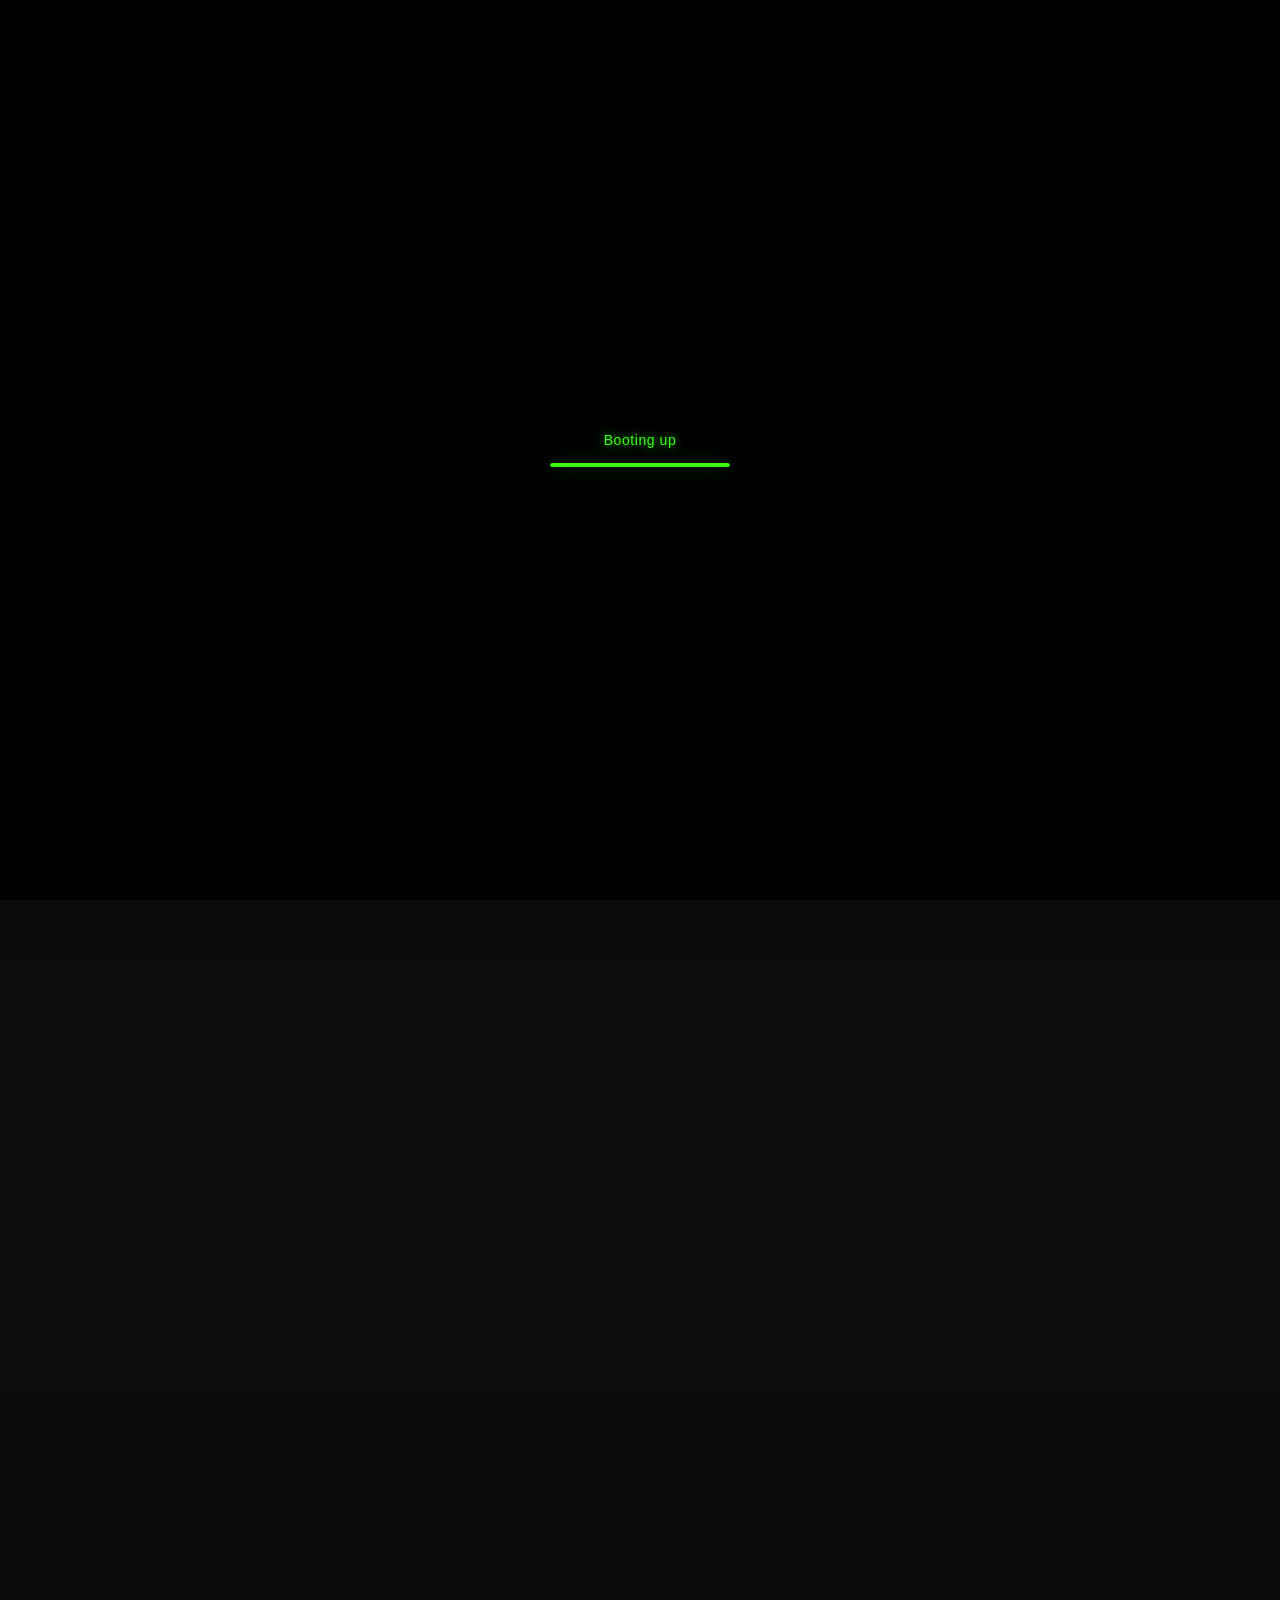
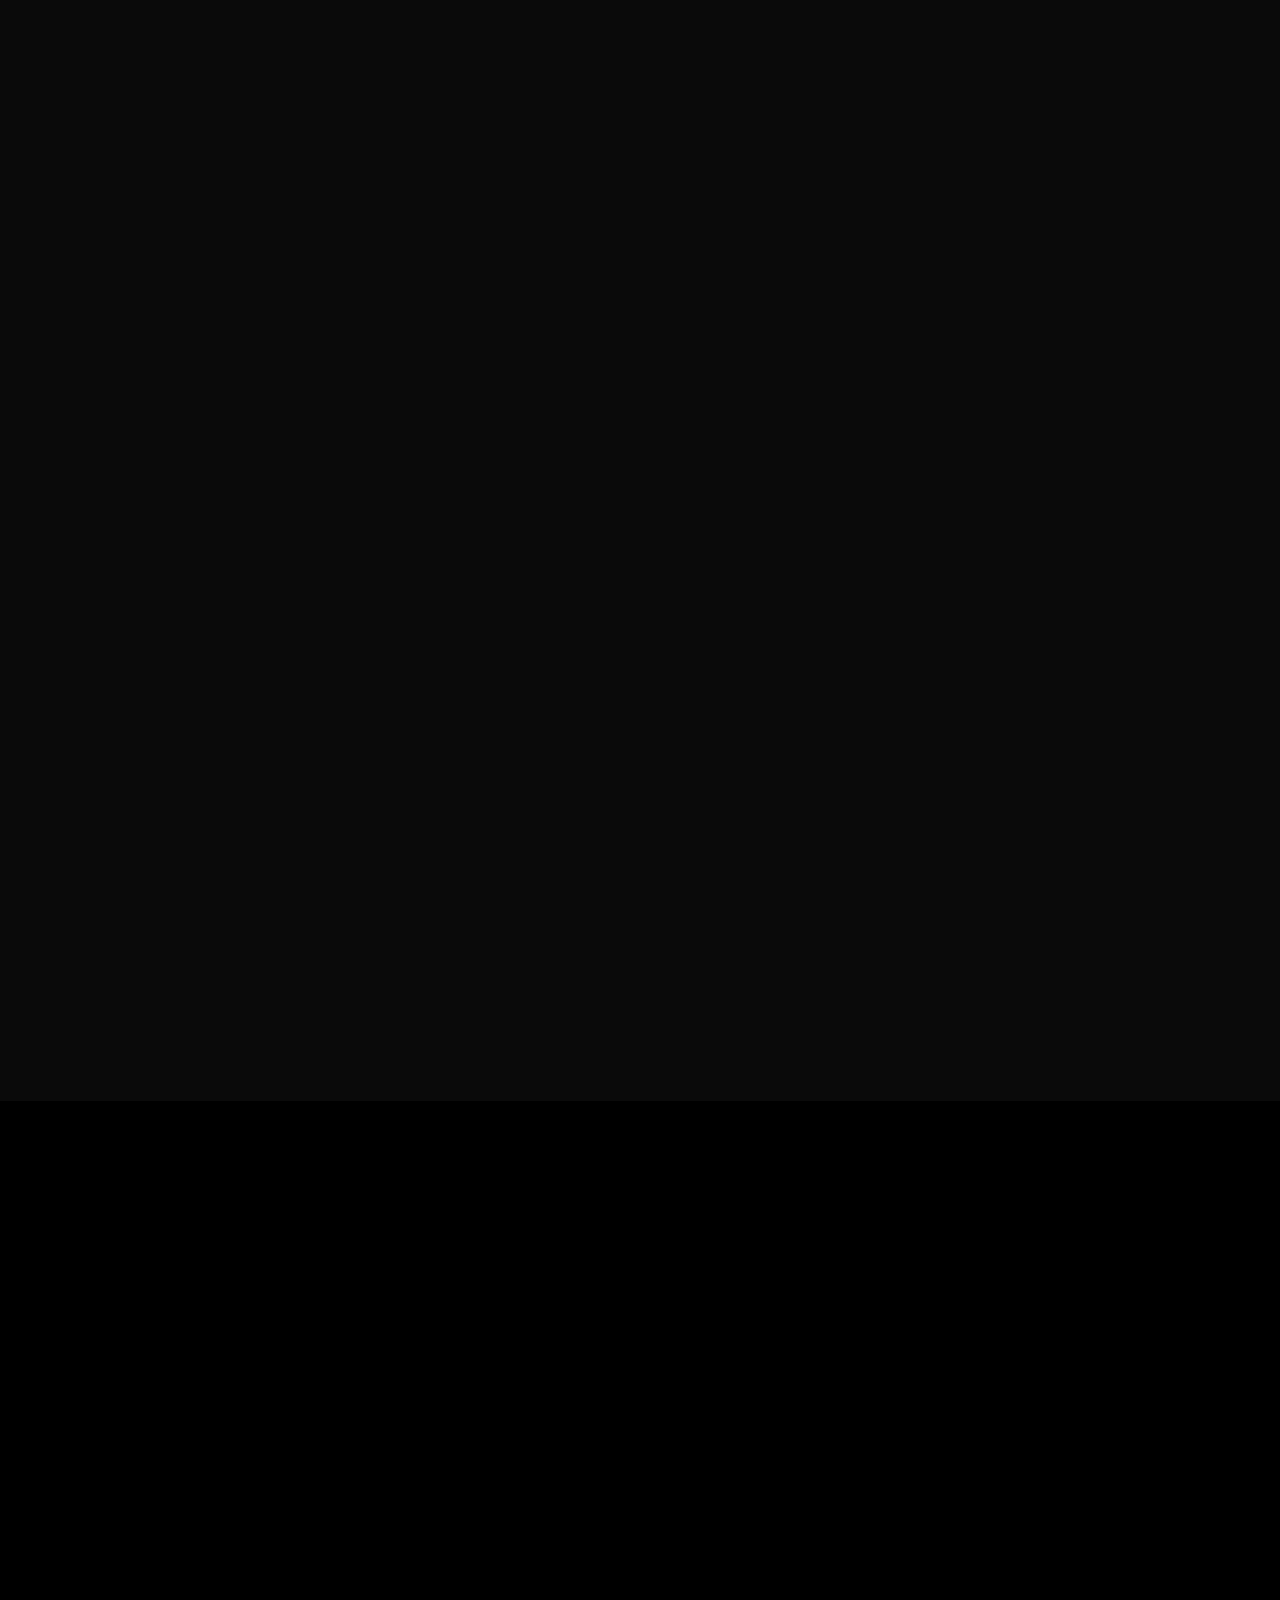
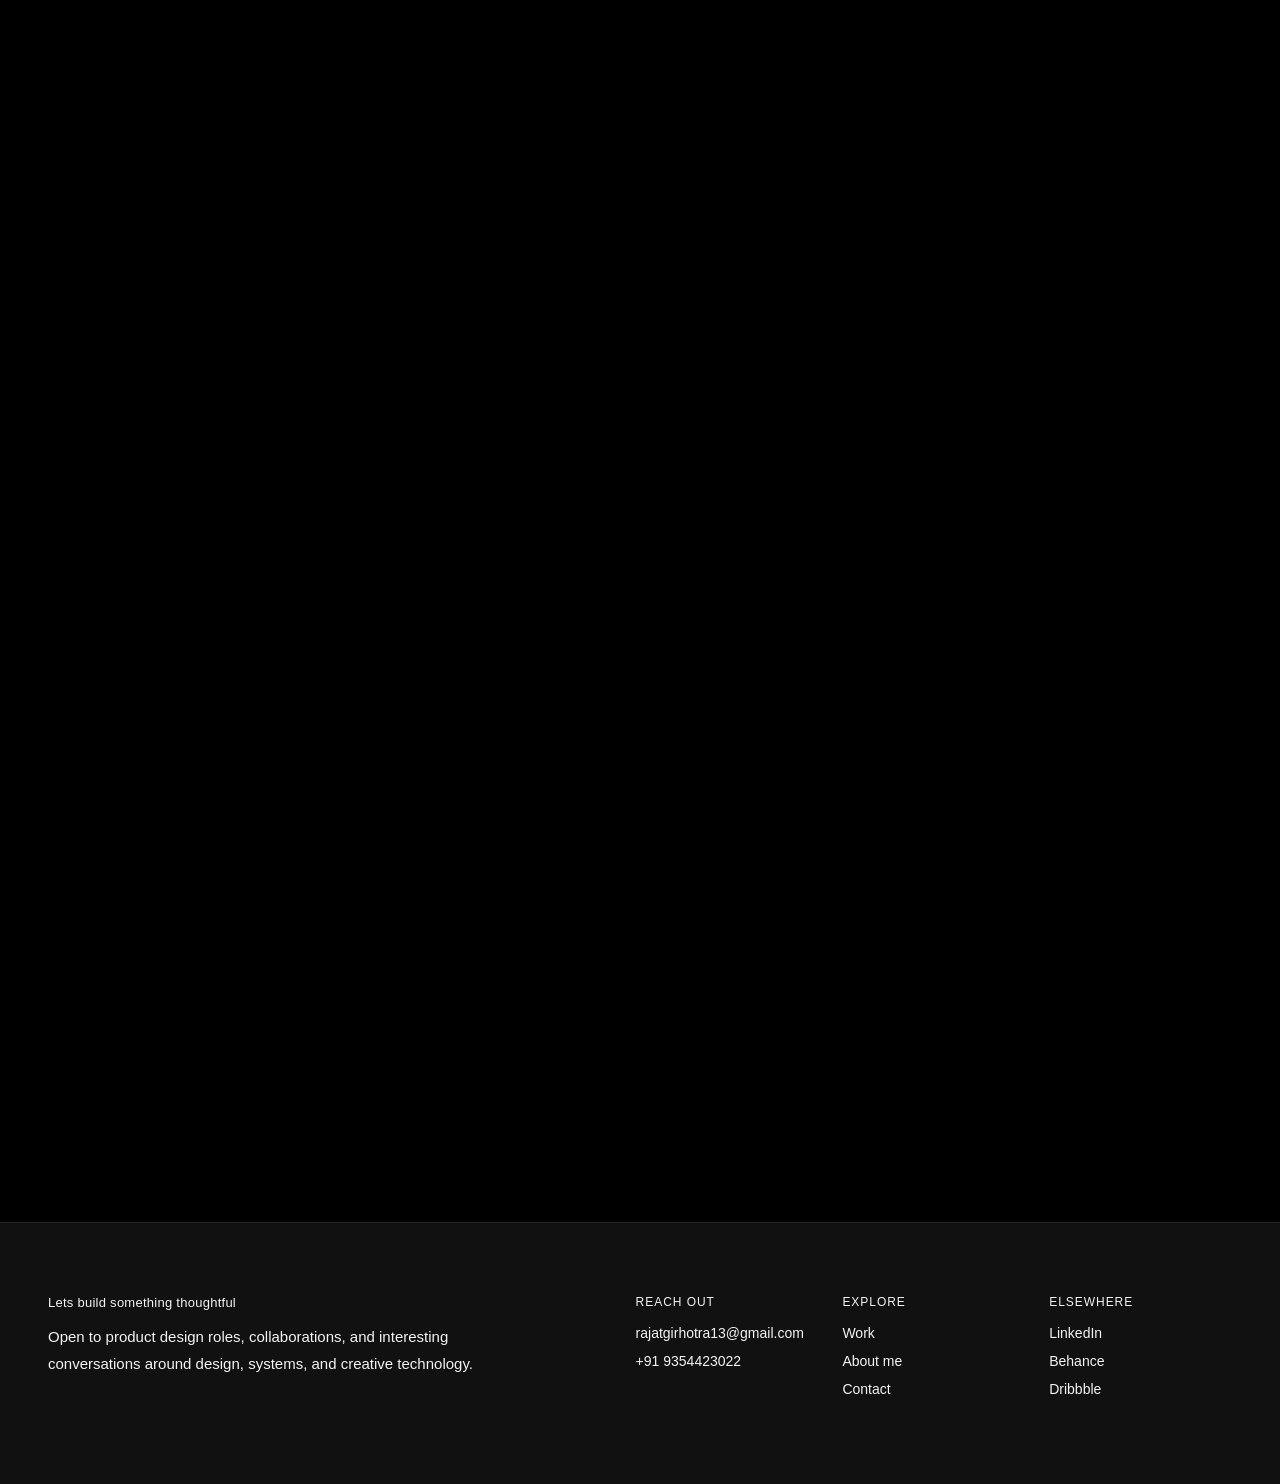
==== index-legacy-finder.html @ cbe9850f "77" ====
<!DOCTYPE html>
<html lang="en">
<head>
<meta charset="UTF-8">
<meta name="viewport" content="width=device-width, initial-scale=1.0">
<title>Rajat Girhotra</title>
<link rel="icon" href="rajatlogo.png" type="image/png">
<link rel="shortcut icon" href="rajatlogo.png" type="image/png">
<link rel="apple-touch-icon" href="apple-touch-icon.png">
<script>
  (function () {
    const THEME_KEY = 'portfolio-theme-mode';
    const HOME_MODE_KEY = 'portfolio-home-mode';
    const PAGE_KEY = 'portfolio-active-page';
    const savedTheme = sessionStorage.getItem(THEME_KEY);
    const isDesktop = window.innerWidth > 768;
    const savedPage = sessionStorage.getItem(PAGE_KEY);
    const forcedMode = new URLSearchParams(window.location.search).get('mode');
    const savedHomeMode = savedPage
      ? (sessionStorage.getItem(HOME_MODE_KEY) || 'finder')
      : 'finder';
    if (forcedMode === 'finder') {
      sessionStorage.setItem(HOME_MODE_KEY, 'finder');
      sessionStorage.removeItem(PAGE_KEY);
    }
    const shouldStartDark = savedTheme
      ? savedTheme === 'dark'
      : (isDesktop ? (forcedMode === 'finder' || savedHomeMode === 'finder') : true);
    document.documentElement.classList.toggle('dark', shouldStartDark);
  }());
</script>
<link rel="preconnect" href="https://fonts.googleapis.com">
<link rel="preconnect" href="https://fonts.gstatic.com" crossorigin>
<link href="https://fonts.googleapis.com/css2?family=Caveat:wght@400;500&family=Cormorant+Garamond:ital,wght@0,400;0,500;1,400;1,500&family=Inter:wght@300;400;500;600;700&display=swap" rel="stylesheet">
<link rel="preload" as="image" href="movbilebackground.jpg" media="(max-width: 768px)">
<link rel="preload" as="image" href="darkwall-desktop-dark.jpg" media="(min-width: 769px)">
<link rel="preload" as="image" href="lightwall-desktop-light.jpg" media="(min-width: 769px)">
<link rel="preload" as="image" href="noteweb.png?v=20260418-yellow" media="(min-width: 769px)">
<link rel="preload" as="image" href="note.png?v=20260418-yellow" media="(max-width: 768px)">
<link rel="preload" as="image" href="workmobile.png" media="(max-width: 768px)">
<link rel="preload" as="image" href="howiaimobile.png" media="(max-width: 768px)">
<link rel="preload" as="image" href="resumemobile.png" media="(max-width: 768px)">
<link rel="preload" as="image" href="safari.svg">
<link rel="preload" as="image" href="phone.svg">
<link rel="preload" as="image" href="settings.svg">
<link rel="preload" as="image" href="Rajat.jpeg">
<link rel="preload" as="image" href="notes.svg">
<link rel="preload" as="image" href="notedark.png">
<link rel="preload" as="image" href="notelight.png">
<link rel="stylesheet" href="styles-v3.css">


</head>
<body class="is-loading">

<div id="site-loader" aria-live="polite" aria-label="Loading website">
  <div class="site-loader-inner">
    <div class="site-loader-kicker">Booting up</div>
    <div class="site-loader-bar" aria-hidden="true"><span></span></div>
  </div>
</div>

<nav>
  <a class="logo" href="/" onclick="event.preventDefault(); closePage()">Rajat Girhotra</a>
  <div class="nav-links">
    <span class="nav-link" onclick="openPage('work')">Work</span>
    <span class="nav-link" onclick="openPage('how-i-ai')">How I AI</span>
    <span class="nav-link" onclick="openPage('about')">About me</span>
    <span class="nav-link" onclick="openPage('resume')">Resume</span>
    <span class="nav-link" onclick="openPage('contact')">Contact</span>
    <button class="theme-toggle" onclick="toggleTheme()" aria-label="Toggle dark mode">
      <!-- Moon -->
      <svg class="icon-moon" width="16" height="16" viewBox="0 0 24 24" fill="none" stroke="currentColor" stroke-width="2" stroke-linecap="round" stroke-linejoin="round">
        <path d="M21 12.79A9 9 0 1 1 11.21 3 7 7 0 0 0 21 12.79z"/>
      </svg>
      <!-- Sun -->
      <svg class="icon-sun" width="16" height="16" viewBox="0 0 24 24" fill="none" stroke="currentColor" stroke-width="2" stroke-linecap="round" stroke-linejoin="round">
        <circle cx="12" cy="12" r="5"/>
        <line x1="12" y1="1" x2="12" y2="3"/>
        <line x1="12" y1="21" x2="12" y2="23"/>
        <line x1="4.22" y1="4.22" x2="5.64" y2="5.64"/>
        <line x1="18.36" y1="18.36" x2="19.78" y2="19.78"/>
        <line x1="1" y1="12" x2="3" y2="12"/>
        <line x1="21" y1="12" x2="23" y2="12"/>
        <line x1="4.22" y1="19.78" x2="5.64" y2="18.36"/>
        <line x1="18.36" y1="5.64" x2="19.78" y2="4.22"/>
      </svg>
    </button>
    <button class="nav-finder-toggle mac-clickable" type="button" onclick="toggleMacFinderMode()" aria-pressed="false" aria-label="Switch to regular mode">
      <span class="nav-finder-track" aria-hidden="true"><span></span></span>
    </button>
  </div>
  <!-- Mobile-only controls -->
  <div class="nav-mobile-controls">
    <button class="nav-overlay-close" onclick="closePage()" aria-label="Close page">
      <span class="page-close-icon"></span><span>Close</span>
    </button>
    <button class="nav-finder-toggle mac-clickable" type="button" onclick="toggleMacFinderMode()" aria-pressed="false" aria-label="Switch to regular mode">
      <span class="nav-finder-track" aria-hidden="true"><span></span></span>
    </button>
    <button class="theme-toggle" onclick="toggleTheme()" aria-label="Toggle dark mode">
      <svg class="icon-moon" width="16" height="16" viewBox="0 0 24 24" fill="none" stroke="currentColor" stroke-width="2" stroke-linecap="round" stroke-linejoin="round">
        <path d="M21 12.79A9 9 0 1 1 11.21 3 7 7 0 0 0 21 12.79z"/>
      </svg>
      <svg class="icon-sun" width="16" height="16" viewBox="0 0 24 24" fill="none" stroke="currentColor" stroke-width="2" stroke-linecap="round" stroke-linejoin="round">
        <circle cx="12" cy="12" r="5"/>
        <line x1="12" y1="1" x2="12" y2="3"/>
        <line x1="12" y1="21" x2="12" y2="23"/>
        <line x1="4.22" y1="4.22" x2="5.64" y2="5.64"/>
        <line x1="18.36" y1="18.36" x2="19.78" y2="19.78"/>
        <line x1="1" y1="12" x2="3" y2="12"/>
        <line x1="21" y1="12" x2="23" y2="12"/>
        <line x1="4.22" y1="19.78" x2="5.64" y2="18.36"/>
        <line x1="18.36" y1="5.64" x2="19.78" y2="4.22"/>
      </svg>
    </button>
    <button class="menu-toggle" onclick="toggleMobileMenu()" aria-label="Toggle menu">
      <span class="menu-bar"></span>
      <span class="menu-bar"></span>
      <span class="menu-bar"></span>
    </button>
  </div>
</nav>

<div id="nav-progress-bar" aria-hidden="true"></div>

<!-- Mobile Menu Full-Screen Panel -->
<div class="drawer-backdrop" id="drawerBackdrop" onclick="closeMobileMenu()" aria-hidden="true"></div>
<div class="mobile-menu" id="mobileMenu">
  <button class="drawer-close" onclick="closeMobileMenu()" aria-label="Close menu">
    <span class="page-close-icon"></span>
  </button>
  <span class="nav-link" onclick="closePage(); closeMobileMenu()">Home</span>
  <span class="nav-link" onclick="openPage('work'); closeMobileMenu()">Work</span>
  <span class="nav-link" onclick="openPage('how-i-ai'); closeMobileMenu()">How I AI</span>
  <span class="nav-link" onclick="openPage('about'); closeMobileMenu()">About me</span>
  <span class="nav-link" onclick="openPage('resume'); closeMobileMenu()">Resume</span>
  <span class="nav-link" onclick="openPage('contact'); closeMobileMenu()">Contact</span>
  <button class="mobile-menu-close" onclick="closeMobileMenu()"> Close</button>
</div>

<button id="globalPageClose" class="page-close global-page-close" onclick="closePage()">
  <span class="page-close-icon"></span><span>Close</span>
</button>

<section id="macFinderMode" class="mac-finder-mode" aria-label="Finder mode desktop">
  <div class="mac-menu-bar">
    <div class="mac-menu-left">
      <span class="mac-apple-dot" aria-hidden="true"></span>
      <div class="mac-menu-item">
        <button class="mac-menu-trigger mac-clickable" type="button">Finder</button>
        <div class="mac-menu-dropdown" role="menu">
          <button type="button" onclick="toggleMacFinderMode()">Switch to regular mode</button>
          <button type="button" onclick="openMacShortcut('about')">About Rajat</button>
          <button type="button" onclick="openMacShortcut('contact')">Contact</button>
        </div>
      </div>
      <div class="mac-menu-item">
        <button class="mac-menu-trigger mac-clickable" type="button">File</button>
        <div class="mac-menu-dropdown" role="menu">
          <button type="button" onclick="openMacWorkTab('office')">New Work Window</button>
          <button type="button" onclick="openMacShortcut('how-i-ai')">Open How I AI</button>
          <button type="button" onclick="openMacShortcut('resume')">Open Resume</button>
          <button type="button" onclick="openMacShortcut('home')">Open Safari</button>
        </div>
      </div>
      <div class="mac-menu-item">
        <button class="mac-menu-trigger mac-clickable" type="button">Go</button>
        <div class="mac-menu-dropdown" role="menu">
          <button type="button" onclick="openMacWorkTab('office')">Work - Office</button>
          <button type="button" onclick="openMacWorkTab('freelance')">Work - Freelance</button>
          <button type="button" onclick="openMacWorkTab('playground')">Work - Playground</button>
          <button type="button" onclick="openMacWorkTab('artwork')">Work - Artwork</button>
          <span class="mac-menu-separator"></span>
          <button type="button" onclick="openMacShortcut('how-i-ai')">How I AI</button>
          <button type="button" onclick="openMacShortcut('resume')">Resume</button>
          <button type="button" onclick="openMacShortcut('about')">Notes</button>
          <button type="button" onclick="openMacShortcut('contact')">Contact</button>
        </div>
      </div>
    </div>
    <div class="mac-menu-right">
      <span>Rajat Girhotra</span>
      <span id="macMenuDate">Fri Apr 17</span>
      <span id="macMenuClock">Pune 12:00 PM</span>
      <button class="mac-menu-notes-button mac-clickable" type="button" onclick="toggleDesktopFinderNotes()" aria-label="Toggle notes">
        <img src="notedark.png" data-light-src="notelight.png" data-dark-src="notedark.png" alt="" width="15" height="15" aria-hidden="true">
      </button>
      <span class="mac-menu-mode-label">Switch to regular mode</span>
      <button class="mac-menu-normal-toggle mac-clickable" type="button" onclick="goToMinimalPortfolio()" aria-pressed="true" aria-label="Switch to regular mode">
        <span class="mac-menu-normal-track" aria-hidden="true"><span></span></span>
      </button>
      <span class="mac-menu-divider" aria-hidden="true">|</span>
      <span id="macThemeModeLabel" class="mac-menu-theme-label">Dark mode</span>
      <button id="macFinderThemeToggle" class="mac-menu-theme-toggle mac-clickable" type="button" onclick="toggleTheme()" aria-pressed="true" aria-label="Toggle Finder theme">
        <span id="macFinderThemeSwitch" class="mac-menu-theme-track is-on" aria-hidden="true"><span></span></span>
      </button>
    </div>
  </div>

  <div class="mac-welcome">
    <picture>
      <source media="(max-width: 768px)" srcset="note.png?v=20260418-yellow">
      <img class="mac-note-image" src="noteweb.png?v=20260418-yellow" alt="Hi, welcome to a different kind of portfolio. My name is Rajat Girhotra. Feel free to browse around" width="1240" height="1480" loading="eager" decoding="async" fetchpriority="high">
    </picture>
    <h2><span>Hi</span><strong>Feel free to click around.</strong></h2>
    <button class="mac-transform-toggle mac-clickable" type="button" onclick="pressSurpriseMe(event)" aria-pressed="true" aria-label="Switch to regular mode">
      <span class="mac-transform-label">Switch to regular mode</span>
      <span class="mac-transform-switch" aria-hidden="true"><span></span></span>
    </button>
  </div>
  <div class="mac-second-page-note" aria-hidden="true">
    <img src="note.png?v=20260418-yellow" alt="" width="1240" height="1480" loading="eager" decoding="async">
  </div>
  <div class="mac-pop-note mac-pop-note-2 mac-clickable">
    <img src="Note2.png" alt="Feel free to open any folders or apps" width="560" height="330" loading="eager" decoding="async" fetchpriority="high">
    <button class="mac-pop-note-close mac-clickable" type="button" aria-label="Close note"></button>
  </div>
  <div class="mac-pop-note mac-pop-note-3 mac-clickable">
    <img src="Note3.png" alt="Welcome to my Portfolio" width="560" height="380" loading="eager" decoding="async" fetchpriority="high">
    <button class="mac-pop-note-close mac-clickable" type="button" aria-label="Close note"></button>
  </div>

  <div class="mac-desktop" role="group" aria-label="Desktop folders">
    <button class="mac-folder mac-clickable" type="button" onclick="openMacShortcut('work')" aria-label="Open Work">
      <img class="mac-folder-icon mac-folder-icon-desktop" src="folderwork.png" alt="" width="69" height="52" loading="eager" decoding="async" fetchpriority="high" aria-hidden="true">
      <img class="mac-folder-icon mac-folder-icon-mobile" src="Worklight.png" alt="" width="58" height="58" loading="eager" decoding="sync" fetchpriority="high" aria-hidden="true">
      <span class="mac-css-app-icon mac-css-work-icon" aria-hidden="true"></span>
      <span class="mac-folder-label">Work</span>
    </button>
    <button class="mac-folder mac-clickable" type="button" onclick="openMacShortcut('how-i-ai')" aria-label="Open How I AI">
      <img class="mac-folder-icon mac-folder-icon-desktop" src="folderhowiai.png" alt="" width="69" height="52" loading="eager" decoding="async" fetchpriority="high" aria-hidden="true">
      <img class="mac-folder-icon mac-folder-icon-mobile" src="HowIAIlight.png" alt="" width="58" height="58" loading="eager" decoding="sync" fetchpriority="high" aria-hidden="true">
      <span class="mac-css-app-icon mac-css-ai-icon" aria-hidden="true"></span>
      <span class="mac-folder-label">How I AI</span>
    </button>
    <button class="mac-folder mac-clickable" type="button" onclick="openMacShortcut('resume')" aria-label="Open Resume">
      <img class="mac-folder-icon mac-folder-icon-desktop" src="folderresume.png" alt="" width="69" height="52" loading="eager" decoding="async" fetchpriority="high" aria-hidden="true">
      <img class="mac-folder-icon mac-folder-icon-mobile" src="Resumelight.png" alt="" width="58" height="58" loading="eager" decoding="sync" fetchpriority="high" aria-hidden="true">
      <span class="mac-css-app-icon mac-css-resume-icon" aria-hidden="true"></span>
      <span class="mac-folder-label">Resume</span>
    </button>
    <button class="mac-folder mac-folder-about-mobile mac-clickable" type="button" onclick="openMacShortcut('about')" aria-label="Open About me">
      <img class="mac-folder-icon mac-folder-icon-mobile" src="Aboutmelight.png" alt="" width="58" height="58" loading="eager" decoding="sync" fetchpriority="high" aria-hidden="true">
      <span class="mac-css-app-icon mac-css-about-icon" aria-hidden="true"></span>
      <span class="mac-folder-label">About me</span>
    </button>
    <button class="mac-folder mac-folder-switch-mode mac-clickable" type="button" onclick="goToMinimalPortfolio()" aria-label="Switch mode">
      <span class="mac-switch-app-icon" aria-hidden="true"></span>
      <span class="mac-folder-label">Switch mode</span>
    </button>
  </div>

  <div class="mac-dock" aria-label="Finder mode dock">
    <button class="mac-dock-item mac-clickable" type="button" onclick="openMacShortcut('home')" aria-label="Open Safari">
      <img class="mac-dock-icon mac-dock-icon-safari" src="safari.svg" alt="" width="46" height="46" loading="eager" decoding="async" fetchpriority="high" aria-hidden="true">
      <span class="mac-dock-label">Safari</span>
    </button>
    <button class="mac-dock-item mac-clickable" type="button" onclick="openMacShortcut('contact')" aria-label="Open Contact">
      <img class="mac-dock-icon mac-dock-icon-match-safari" src="phone.svg" alt="" width="46" height="46" loading="eager" decoding="async" fetchpriority="high" aria-hidden="true">
      <span class="mac-dock-label">Contact</span>
    </button>
    <button class="mac-dock-item mac-clickable" type="button" onclick="openMacShortcut('settings')" aria-label="Open Settings">
      <img class="mac-dock-icon mac-dock-icon-match-safari" src="settings.svg" alt="" width="46" height="46" loading="eager" decoding="async" fetchpriority="high" aria-hidden="true">
      <span class="mac-dock-label">Settings</span>
    </button>
    <button class="mac-dock-item mac-clickable" type="button" onclick="openMacShortcut('about')" aria-label="Open Notes">
      <img class="mac-dock-icon mac-dock-icon-match-safari" src="notes.svg" alt="" width="46" height="46" loading="eager" decoding="async" fetchpriority="high" aria-hidden="true">
      <span class="mac-dock-label">Notes</span>
    </button>
    <button id="macMinimizedWindow" class="mac-dock-item mac-dock-minimized mac-clickable" type="button" onclick="restoreMacFinderWindow()" aria-label="Restore minimized window" hidden>
      <img id="macMinimizedWindowIcon" class="mac-dock-icon" src="folderwork.png" alt="" width="46" height="46" loading="eager" decoding="async" aria-hidden="true">
      <span id="macMinimizedWindowLabel" class="mac-dock-label">Window</span>
    </button>
  </div>
  <div class="mac-mobile-scroll-pages" aria-hidden="true">
    <div class="mac-scroll-page"></div>
    <div class="mac-scroll-page mac-empty-page">
      <div class="mac-mobile-second-copy">
        <p>Hi<br>My name is Rajat Girhotra.</p>
        <p>Welcome to my portfolio. You can browse around here or switch the mode for a regular view of the portfolio.</p>
      </div>
    </div>
  </div>
  <div class="mac-page-dots" aria-hidden="true">
    <span class="mac-page-dot is-active"></span>
    <span class="mac-page-dot"></span>
  </div>
  <div id="macAppSplash" class="mac-app-splash" aria-hidden="true">
    <img id="macAppSplashIcon" src="workmobile.png" alt="" width="96" height="96" aria-hidden="true">
    <span id="macAppSplashName">Work</span>
  </div>
  <div id="macMobileSettings" class="mac-mobile-settings" aria-hidden="true">
    <div class="mac-mobile-settings-header">
      <h2>Settings</h2>
      <button class="mac-mobile-settings-close mac-clickable" type="button" onclick="closeMobileSettingsApp()" aria-label="Close Settings"><span class="page-close-icon"></span></button>
    </div>
    <div class="mac-mobile-settings-profile">
      <div class="mac-mobile-settings-avatar">
        <img src="Rajat.jpeg" alt="Rajat Girhotra profile picture" width="96" height="96" loading="eager" decoding="async" fetchpriority="high">
      </div>
      <div class="mac-mobile-settings-profile-copy">
        <strong>Rajat Girhotra</strong>
        <span>Product designer, AI guy</span>
      </div>
    </div>
    <div class="mac-mobile-settings-card">
      <button id="macMobileThemeRow" class="mac-mobile-settings-row mac-clickable" type="button" onclick="toggleMobileSettingsTheme()" aria-pressed="false">
        <span class="mac-mobile-settings-row-icon" aria-hidden="true">
          <svg class="mac-mobile-settings-sun-icon" width="28" height="28" viewBox="0 0 24 24" fill="none" stroke="currentColor" stroke-width="2" stroke-linecap="round" stroke-linejoin="round">
            <circle cx="12" cy="12" r="5"/>
            <line x1="12" y1="1" x2="12" y2="3"/>
            <line x1="12" y1="21" x2="12" y2="23"/>
            <line x1="4.22" y1="4.22" x2="5.64" y2="5.64"/>
            <line x1="18.36" y1="18.36" x2="19.78" y2="19.78"/>
            <line x1="1" y1="12" x2="3" y2="12"/>
            <line x1="21" y1="12" x2="23" y2="12"/>
            <line x1="4.22" y1="19.78" x2="5.64" y2="18.36"/>
            <line x1="18.36" y1="5.64" x2="19.78" y2="4.22"/>
          </svg>
        </span>
        <span class="mac-mobile-settings-row-label">Dark Mode</span>
        <span id="macMobileThemeSwitch" class="mac-mobile-settings-switch" aria-hidden="true"><span></span></span>
      </button>
      <div class="mac-mobile-settings-divider" aria-hidden="true"></div>
      <button class="mac-mobile-settings-row mac-clickable" type="button" onclick="switchMobileSettingsToRegularMode()">
        <span class="mac-mobile-settings-row-icon mac-mobile-settings-row-icon--switch" aria-hidden="true">
          <img src="switch.svg" alt="" loading="eager" decoding="async">
        </span>
        <span class="mac-mobile-settings-row-label">Switch to regular portfolio</span>
        <span class="mac-mobile-settings-switch is-on" aria-hidden="true"><span></span></span>
      </button>
    </div>
  </div>
  <div class="mac-boot-loader" aria-hidden="true">
    <span class="mac-boot-text">Booting up</span>
    <span class="mac-boot-bar"><span></span></span>
  </div>
  <div id="macSafariWindow" class="mac-safari-window" aria-hidden="true">
    <div class="mac-safari-chrome">
      <div class="mac-safari-controls" aria-hidden="true">
        <button class="mac-window-control mac-window-close mac-clickable" type="button" onclick="closeMacSafariWindow()" aria-label="Close Safari"></button>
        <button class="mac-window-control mac-window-minimize mac-clickable" type="button" onclick="minimizeMacSafariWindow()" aria-label="Minimize Safari"></button>
        <button class="mac-window-control mac-window-maximize mac-clickable" type="button" onclick="toggleMacSafariWindowMaximize()" aria-label="Maximize Safari"></button>
      </div>
      <div class="mac-safari-url" aria-label="Safari URL">home.com</div>
      <button class="mac-safari-mobile-close mac-clickable" type="button" onclick="closeMacSafariWindow()" aria-label="Close Safari">×</button>
    </div>
    <div id="macSafariContent" class="mac-safari-content"></div>
  </div>
  <div id="macFinderWindow" class="mac-window" aria-hidden="true">
    <div class="mac-window-chrome">
      <button class="mac-window-control mac-window-close mac-clickable" type="button" onclick="closeMacFinderWindow()" aria-label="Close window"></button>
      <button class="mac-window-control mac-window-minimize mac-clickable" type="button" onclick="minimizeMacFinderWindow()" aria-label="Minimize window"></button>
      <button class="mac-window-control mac-window-maximize mac-clickable" type="button" onclick="toggleMacFinderWindowMaximize()" aria-label="Maximize window"></button>
    </div>
    <div id="macFinderWindowContent" class="mac-window-content"></div>
  </div>
  <div id="macCaseWindow" class="mac-window mac-case-window" aria-hidden="true">
    <div class="mac-window-chrome">
      <button class="mac-window-control mac-window-close mac-clickable" type="button" onclick="closeMacCaseWindow()" aria-label="Close case study"></button>
      <button class="mac-window-control mac-window-minimize mac-clickable" type="button" onclick="minimizeMacCaseWindow()" aria-label="Minimize case study"></button>
      <button class="mac-window-control mac-window-maximize mac-clickable" type="button" onclick="toggleMacCaseWindowMaximize()" aria-label="Maximize case study"></button>
    </div>
    <div id="macCaseWindowContent" class="mac-window-content"></div>
  </div>
</section>

<!-- WORK PAGE -->
<div class="page-view" id="page-work">
  <button class="page-close" onclick="closePage()"><span class="page-close-icon"></span><span>Close</span></button>
  <div class="progress-slider-cs" aria-hidden="true">
    <div class="ps-cs-line"></div><div class="ps-cs-line"></div><div class="ps-cs-line"></div><div class="ps-cs-line"></div>
    <div class="ps-cs-line"></div><div class="ps-cs-line"></div><div class="ps-cs-line"></div><div class="ps-cs-line"></div>
    <div class="ps-cs-line"></div><div class="ps-cs-line"></div><div class="ps-cs-line"></div><div class="ps-cs-line"></div>
    <div class="ps-cs-line"></div><div class="ps-cs-line"></div><div class="ps-cs-line"></div><div class="ps-cs-line"></div>
  </div>
  <div class="page-inner work-page-inner">
    <div class="mobile-work-topbar">
      <button class="mobile-work-back mac-clickable" type="button" onclick="mobileWorkBack()">Back</button>
      <button class="mobile-work-close mac-clickable" type="button" onclick="closePage()" aria-label="Close Work"><span class="page-close-icon"></span></button>
    </div>
    <div class="page-title">Work</div>
    <div class="work-tabs" role="tablist" aria-label="Work categories">
      <button class="work-tab is-active" type="button" role="tab" aria-selected="true" data-work-tab="office" onclick="setWorkTab('office', this)"><span class="tab-icon">🏢</span><span class="tab-label">Office</span></button>
      <button class="work-tab" type="button" role="tab" aria-selected="false" data-work-tab="freelance" onclick="setWorkTab('freelance', this)"><span class="tab-icon">💼</span><span class="tab-label">Freelance</span></button>
      <button class="work-tab" type="button" role="tab" aria-selected="false" data-work-tab="playground" onclick="setWorkTab('playground', this)"><span class="tab-icon">🎮</span><span class="tab-label">Playground</span></button>
      <button class="work-tab" type="button" role="tab" aria-selected="false" data-work-tab="artwork" onclick="setWorkTab('artwork', this)"><span class="tab-icon">🎨</span><span class="tab-label">Artwork</span></button>
    </div>
    <div class="work-tab-panel is-active" data-work-panel="office" role="tabpanel">
      <p class="work-tab-description">Professional work created in a collaborative environment, solving real-world problems and delivering impactful design solutions.</p>
      <div class="work-tab-showcase">
        <div class="portfolio-container portfolio-container-clickable" onclick="openPage('health-insurance')" onkeydown="if(event.key === 'Enter' || event.key === ' '){ event.preventDefault(); openPage('health-insurance'); }" role="button" tabindex="0" aria-label="Open Health Insurance case study">
          <div class="portfolio-card">
            <picture class="portfolio-project-image">
              <source media="(max-width: 768px)" srcset="Health_Mobile.png">
              <img src="HealthDesktop.png" alt="Health Insurance project preview" loading="lazy" decoding="async" fetchpriority="low">
            </picture>
          </div>
          <div class="portfolio-meta">
            <div class="portfolio-project-name">Health Insurance</div>
            <p class="portfolio-problem">Reducing drop offs and accelerating policy purchase through better UX</p>
            <div class="portfolio-support-meta">
              <div class="portfolio-support-line">Role: Product Designer</div>
              <div class="portfolio-support-line">Scope: Discovery " UX " UI " Validation</div>
              <div class="portfolio-support-line">Platform: Mobile Web + App</div>
              <div class="portfolio-support-line">Duration: 3 weeks</div>
            </div>
            <div class="portfolio-cta" aria-hidden="true">
              <span class="portfolio-cta-label">See Project</span>
            </div>
          </div>
        </div>

        <div class="portfolio-container portfolio-container-clickable" onclick="openPage('car-insurance')" onkeydown="if(event.key === 'Enter' || event.key === ' '){ event.preventDefault(); openPage('car-insurance'); }" role="button" tabindex="0" aria-label="Open Car Insurance case study">
          <div class="portfolio-card">
            <picture class="portfolio-project-image">
              <source media="(max-width: 768px)" srcset="CarMobile.png">
              <img src="CarDesktop.png" alt="Car Insurance project preview" loading="lazy" decoding="async" fetchpriority="low">
            </picture>
          </div>
          <div class="portfolio-meta">
            <div class="portfolio-project-name">Car Insurance buying journey</div>
            <p class="portfolio-problem">Designing scalable flows, decision logic, and edge-case handling across purchase and renewal journeys</p>
            <div class="portfolio-support-meta">
              <div class="portfolio-support-line">Role: Experience Designer (Business + UX)</div>
              <div class="portfolio-support-line">Scope: End-to-end flows</div>
              <div class="portfolio-support-line">Platform: Mobile, Desktop</div>
              <div class="portfolio-support-line">Collaboration: PM, Business, Central Design Team</div>
            </div>
            <div class="portfolio-cta" aria-hidden="true">
              <span class="portfolio-cta-label">See Project</span>
            </div>
          </div>
        </div>

        <div class="portfolio-container">
          <div class="portfolio-card">
            <picture class="portfolio-project-image">
              <source media="(max-width: 768px)" srcset="Marketing%20mobile.png">
              <img src="Marketing%20desktop.png" alt="Marketing Creatives project preview" loading="lazy" decoding="async" fetchpriority="low">
            </picture>
          </div>
          <div class="portfolio-meta">
            <div class="portfolio-project-name">Marketting Creatives</div>
            <p class="portfolio-problem">Placeholder for campaign assets, promotional landing pages, and visual creative systems across channels</p>
          </div>
        </div>

        <div class="portfolio-container portfolio-container-clickable life-mobile-edge-card" onclick="openPage('life-insurance')" onkeydown="if(event.key === 'Enter' || event.key === ' '){ event.preventDefault(); openPage('life-insurance'); }" role="button" tabindex="0" aria-label="Open Life Insurance case study">
          <div class="portfolio-card">
            <picture class="portfolio-project-image">
              <source media="(max-width: 768px)" srcset="LifeMobileLightMode-1400.jpg">
              <img
                id="life-work-preview-panel"
                src="LifeDesktopLightMode-2400.jpg"
                data-light-src="LifeDesktopLightMode-2400.jpg"
                data-dark-src="LifeDesktopDarkMode-2400.jpg"
                alt="Life Insurance, Bajaj Finserv project preview"
                loading="lazy"
                decoding="async"
                fetchpriority="low"
              >
            </picture>
          </div>
          <div class="portfolio-meta">
            <div class="portfolio-project-name">Life Insurance, Bajaj Finserv</div>
            <p class="portfolio-problem">Designing journey to buy Life Insurance for the customers</p>
            <div class="portfolio-cta" aria-hidden="true">
              <span class="portfolio-cta-label">See Project</span>
            </div>
          </div>
        </div>

        <div class="portfolio-container portfolio-container-clickable goleap-mobile-edge-card" onclick="openPage('go-leap')" onkeydown="if(event.key === 'Enter' || event.key === ' '){ event.preventDefault(); openPage('go-leap'); }" role="button" tabindex="0" aria-label="Open Go Leap case study">
          <div class="portfolio-card">
            <picture class="portfolio-project-image">
              <source media="(max-width: 768px)" srcset="GoLeapMobile-1400.jpg">
              <img src="GoLeapDesktop-2400.jpg" alt="Go Leap project preview" loading="lazy" decoding="async" fetchpriority="low">
            </picture>
          </div>
          <div class="portfolio-meta">
            <div class="portfolio-project-name">Go Leap</div>
            <p class="portfolio-problem">To make discovery experience more immersive</p>
            <div class="portfolio-cta" aria-hidden="true">
              <span class="portfolio-cta-label">See Project</span>
            </div>
          </div>
        </div>

        <div class="portfolio-container portfolio-container-clickable refi-mobile-edge-card" onclick="openPage('refi-nft-dashboard')" onkeydown="if(event.key === 'Enter' || event.key === ' '){ event.preventDefault(); openPage('refi-nft-dashboard'); }" role="button" tabindex="0" aria-label="Open ReFi NFT Dashboard case study">
          <div class="portfolio-card">
            <picture class="portfolio-project-image">
              <source media="(max-width: 768px)" srcset="RefiMobile-1400.jpg">
              <img src="RefiDesktopDarkMode-2400.jpg" alt="ReFi NFT Dashboard project preview" loading="lazy" decoding="async" fetchpriority="low">
            </picture>
          </div>
          <div class="portfolio-meta">
            <div class="portfolio-project-name">ReFi NFT Dashboard</div>
            <p class="portfolio-problem">Making climate investing accessible, transparent, and on Blockchain with NFTs</p>
            <div class="portfolio-cta" aria-hidden="true">
              <span class="portfolio-cta-label">See Project</span>
            </div>
          </div>
        </div>

        <div class="portfolio-container portfolio-container-clickable colrows-mobile-edge-card" onclick="openPage('colrows')" onkeydown="if(event.key === 'Enter' || event.key === ' '){ event.preventDefault(); openPage('colrows'); }" role="button" tabindex="0" aria-label="Open Colrows case study">
          <div class="portfolio-card">
            <picture class="portfolio-project-image">
              <source media="(max-width: 768px)" srcset="ColrowsMobile-1400.jpg">
              <img src="ColrowsDesktopLightMode-2400.jpg" alt="Colrows project preview" loading="lazy" decoding="async" fetchpriority="low">
            </picture>
          </div>
          <div class="portfolio-meta">
            <div class="portfolio-project-name">Colrows</div>
            <p class="portfolio-problem">A bright brand and product direction for a more expressive digital experience</p>
            <div class="portfolio-cta" aria-hidden="true">
              <span class="portfolio-cta-label">See Project</span>
            </div>
          </div>
        </div>
      </div>
    </div>
    <div class="work-tab-panel" data-work-panel="freelance" role="tabpanel" hidden>
      <p class="work-tab-description">Independent projects crafted for diverse clients, balancing creativity with tailored, client-focused outcomes.</p>
      <div class="work-tab-showcase">
        <div class="portfolio-container portfolio-container-clickable goleap-mobile-edge-card" onclick="openPage('go-leap')" onkeydown="if(event.key === 'Enter' || event.key === ' '){ event.preventDefault(); openPage('go-leap'); }" role="button" tabindex="0" aria-label="Open Go Leap case study">
          <div class="portfolio-card">
            <picture class="portfolio-project-image">
              <source media="(max-width: 768px)" srcset="GoLeapMobile-1400.jpg">
              <img src="GoLeapDesktop-2400.jpg" alt="Go Leap project preview" loading="lazy" decoding="async" fetchpriority="low">
            </picture>
          </div>
          <div class="portfolio-meta">
            <div class="portfolio-project-name">Go Leap</div>
            <p class="portfolio-problem">To make discovery experience more immersive</p>
            <div class="portfolio-cta" aria-hidden="true">
              <span class="portfolio-cta-label">See Project</span>
            </div>
          </div>
        </div>

        <div class="portfolio-container portfolio-container-clickable colrows-mobile-edge-card" onclick="openPage('colrows')" onkeydown="if(event.key === 'Enter' || event.key === ' '){ event.preventDefault(); openPage('colrows'); }" role="button" tabindex="0" aria-label="Open Colrows case study">
          <div class="portfolio-card">
            <picture class="portfolio-project-image">
              <source media="(max-width: 768px)" srcset="ColrowsMobile-1400.jpg">
              <img src="ColrowsDesktopLightMode-2400.jpg" alt="Colrows project preview" loading="lazy" decoding="async" fetchpriority="low">
            </picture>
          </div>
          <div class="portfolio-meta">
            <div class="portfolio-project-name">Colrows</div>
            <p class="portfolio-problem">A bright brand and product direction for a more expressive digital experience</p>
            <div class="portfolio-cta" aria-hidden="true">
              <span class="portfolio-cta-label">See Project</span>
            </div>
          </div>
        </div>

        <div class="portfolio-container portfolio-container-clickable refi-mobile-edge-card" onclick="openPage('refi-nft-dashboard')" onkeydown="if(event.key === 'Enter' || event.key === ' '){ event.preventDefault(); openPage('refi-nft-dashboard'); }" role="button" tabindex="0" aria-label="Open ReFi NFT Dashboard case study">
          <div class="portfolio-card">
            <picture class="portfolio-project-image">
              <source media="(max-width: 768px)" srcset="RefiMobile-1400.jpg">
              <img src="RefiDesktopDarkMode-2400.jpg" alt="ReFi NFT Dashboard project preview" loading="lazy" decoding="async" fetchpriority="low">
            </picture>
          </div>
          <div class="portfolio-meta">
            <div class="portfolio-project-name">ReFi NFT Dashboard</div>
            <p class="portfolio-problem">Making climate investing accessible, transparent, and on Blockchain with NFTs</p>
            <div class="portfolio-cta" aria-hidden="true">
              <span class="portfolio-cta-label">See Project</span>
            </div>
          </div>
        </div>
      </div>
    </div>
    <div class="work-tab-panel" data-work-panel="playground" role="tabpanel" hidden>
      <p class="work-tab-description">A space for concept designs, explorations, and ideas I enjoy creating and sharing.</p>
      <div class="work-empty-state">
        <div class="work-empty-title">Playground coming soon</div>
      </div>
      <div class="playground-gallery">
        <figure class="playground-card">
          <div class="playground-image-placeholder"></div>
          <figcaption class="playground-caption">Lorem ipsum dolor sit amet, consectetur adipiscing elit.</figcaption>
        </figure>
        <figure class="playground-card">
          <div class="playground-image-placeholder"></div>
          <figcaption class="playground-caption">Lorem ipsum dolor sit amet, consectetur adipiscing elit.</figcaption>
        </figure>
        <figure class="playground-card">
          <div class="playground-image-placeholder"></div>
          <figcaption class="playground-caption">Lorem ipsum dolor sit amet, consectetur adipiscing elit.</figcaption>
        </figure>
      </div>
    </div>
    <div class="work-tab-panel" data-work-panel="artwork" role="tabpanel" hidden>
      <p class="work-tab-description">Personal artistic expressions that reflect my creativity beyond structured design projects.</p>
      <div class="artwork-gallery work-artwork-gallery">
        <figure class="artwork-figure">
          <img src="Artwork-desktop-1-1800.jpg" alt="Isometric Icon Design - ChatGPT artwork" loading="lazy" decoding="async" fetchpriority="low">
          <figcaption class="artwork-caption">
            <span class="artwork-caption-text">Isometric Icon Design - ChatGPT</span>
          </figcaption>
        </figure>
      </div>
    </div>
  </div>
</div>

<!-- HOW I AI PAGE -->
<div class="page-view" id="page-how-i-ai">
  <button class="page-close" onclick="closePage()"><span class="page-close-icon"></span><span>Close</span></button>
  <div class="progress-slider-cs" aria-hidden="true">
    <div class="ps-cs-line"></div><div class="ps-cs-line"></div><div class="ps-cs-line"></div><div class="ps-cs-line"></div>
    <div class="ps-cs-line"></div><div class="ps-cs-line"></div><div class="ps-cs-line"></div><div class="ps-cs-line"></div>
    <div class="ps-cs-line"></div><div class="ps-cs-line"></div><div class="ps-cs-line"></div><div class="ps-cs-line"></div>
    <div class="ps-cs-line"></div><div class="ps-cs-line"></div><div class="ps-cs-line"></div><div class="ps-cs-line"></div>
  </div>
  <div class="page-inner artwork-page">
    <div class="page-title">How I AI</div>
    <div class="work-tabs how-ai-tabs" role="tablist" aria-label="How I AI categories">
      <button class="work-tab is-active" type="button" role="tab" aria-selected="true" data-how-ai-tab="visual" onclick="setHowIAITab('visual', this)"><span class="tab-icon"></span><span class="tab-label">Visual</span><span class="tab-arrow" aria-hidden="true"></span></button>
      <button class="work-tab" type="button" role="tab" aria-selected="false" data-how-ai-tab="process-workflow" onclick="setHowIAITab('process-workflow', this)"><span class="tab-icon">"️</span><span class="tab-label">Process workflow</span></button>
    </div>
    <div class="how-ai-tab-panel is-active" data-how-ai-panel="visual" role="tabpanel">
      <div class="ai-designs-showcase">
        <figure class="artwork-figure ai-design-figure">
          <picture>
            <source media="(max-width: 768px)" srcset="HowIAI1-1400.jpg">
            <img src="Artworkdesktop1.png" alt="Isometric Icon Design - ChatGPT" loading="lazy" decoding="async" fetchpriority="low">
          </picture>
          <figcaption class="artwork-caption">
            <span class="artwork-caption-text">Isometric Icon Design - ChatGPT</span>
          </figcaption>
        </figure>
        <figure class="artwork-figure ai-design-figure">
          <picture>
            <source media="(max-width: 768px)" srcset="HowIAI2-1400.jpg">
            <img src="Artwork-desktop-3-1800.jpg" alt="Normal People, Normal things. Created with ChatGPT, Gemini, Grok." loading="lazy" decoding="async" fetchpriority="low">
          </picture>
          <figcaption class="artwork-caption">
            <span class="artwork-caption-text">Normal People, Normal things. Created with ChatGPT, Gemini, Grok.</span>
          </figcaption>
        </figure>
        <figure class="artwork-figure ai-design-figure">
          <picture>
            <source media="(max-width: 768px)" srcset="HowIAI3-1400.jpg">
            <img src="Artwork-desktop-4-1800.jpg" alt="Isometric Monuments Created with ChatGPT." loading="lazy" decoding="async" fetchpriority="low">
          </picture>
          <figcaption class="artwork-caption">
            <span class="artwork-caption-text">Isometric Monuments Created with ChatGPT.</span>
          </figcaption>
        </figure>
        <figure class="artwork-figure ai-design-figure">
          <img src="Artwork-desktop-5-2200.jpg" alt="Brand work. Made with Chat GPT" loading="lazy" decoding="async" fetchpriority="low">
          <figcaption class="artwork-caption">
            <span class="artwork-caption-text">Brand work. Made with Chat GPT</span>
          </figcaption>
        </figure>
      </div>
    </div>
    <div class="how-ai-tab-panel" data-how-ai-panel="process-workflow" role="tabpanel" hidden>
      <div class="work-empty-state how-ai-process-state">
        <div class="work-empty-title">Process workflow</div>
        <p class="work-empty-copy">A space to document the exact prompts, iteration loops, tools, and editing workflow I use to turn rough AI outputs into polished visual directions and production-ready explorations.</p>
      </div>
    </div>
  </div>
</div>

<!-- ABOUT ME PAGE -->
<div class="page-view" id="page-about">
  <button class="page-close" onclick="closePage()"><span class="page-close-icon"></span><span>Close</span></button>
  <div class="progress-slider-cs" aria-hidden="true">
    <div class="ps-cs-line"></div><div class="ps-cs-line"></div><div class="ps-cs-line"></div><div class="ps-cs-line"></div>
    <div class="ps-cs-line"></div><div class="ps-cs-line"></div><div class="ps-cs-line"></div><div class="ps-cs-line"></div>
    <div class="ps-cs-line"></div><div class="ps-cs-line"></div><div class="ps-cs-line"></div><div class="ps-cs-line"></div>
    <div class="ps-cs-line"></div><div class="ps-cs-line"></div><div class="ps-cs-line"></div><div class="ps-cs-line"></div>
  </div>
  <div class="page-inner about-page-inner" style="font-family: var(--font-body);">
    <div class="about-hero-title">Designer. Builder.</div>
    <div class="about-hero-subtitle">Lifelong learner.</div>
    <div class="about-text">
      <p>Design was something that always stayed with me from the childhood. I used to be a coder until 2020. That’s when I decided to switch careers and move into design.</p>
      <p>In hindsight, design probably came from my father. He always cared about how things were around him. From how footpaths connect to roads, to how easy an electronic device is to use. He paid attention to all of it.</p>
      <p>Being a coder gave me the perspective of how computer works. Design is teraching me how humans work.</p>
      <p>After getting a design job, I realised design is also about working with the business. Hitting numbers. Improving metrics. Fixing funnels. Reducing friction. All while still delighting and helping customers. That’s what I focus on now.</p>
      <p>I learned design by practicing. By trying new products and apps. But mostly by staying curious.</p>
      <p>With the rise of AI, I can now create what’s in my head at the speed of light. Iterate -> Experiment -> Fail -> Iterate again.</p>
      <p><strong>Fail fast. Learn fast.</strong></p>
      <p>In my free time, I read books, create videos, work on side projects, spend time with friends &amp; family or on my Playstation.</p>
    </div>
    <div class="about-work-experience">
      <!-- WORK EXPERIENCE -->
    <div class="work-section-wrapper">
    <section style="display:flex; justify-content:center; background:var(--work-bg); -webkit-mask-image: linear-gradient(to bottom, transparent 0%, black 120px, black calc(100% - 100px), transparent 100%); mask-image: linear-gradient(to bottom, transparent 0%, black 120px, black calc(100% - 100px), transparent 100%);">
      <div class="work-section">
        <div class="work-entry">
    
          <!-- LEFT: Company info -->
          <div class="work-left">
            <div style="display:flex; align-items:center; flex-shrink:0;">
              <img src="[data-uri]" alt="Bajaj Finserv" style="height:52px; width:auto; object-fit:contain;">
            </div>
    
            <div class="company-info">
              <div class="company-name">Bajaj Finserv</div>
              <div class="company-role">Product Designer</div>
              <div class="company-period">2022 - present</div>
            </div>
          </div>
    
          <!-- RIGHT: Description -->
          <div class="work-right">
            <p class="work-desc">As part of Bajaj Finserv Insurance Team, I focused on creating innovative, well-crafted, memorable product experiences for millions of users.</p>
            <div class="work-highlights">
              <p class="work-highlight"><strong>Bottem Funnel</strong>: Redesigned cart &amp; payment screens, boosting conversions.</p>
              <p class="work-highlight"><strong>Mid Funnel</strong>: Redesigned PDP, PLP &amp; Created Supercards for consistent UX</p>
              <p class="work-highlight"><strong>Membership</strong>: Created Gold page with benefits and transaction history.</p>
              <p class="work-highlight"><strong>POS</strong>: Updated designs for LK Stores' Point-of-Sale application</p>
            </div>
          </div>
    
        </div>
      </div>
    </section>
    </div>
  </div>
</div>
</div>

<!-- RESUME PAGE -->
<div class="page-view" id="page-resume">
  <button class="page-close" onclick="closePage()"><span class="page-close-icon"></span><span>Close</span></button>
  <div class="progress-slider-cs" aria-hidden="true">
    <div class="ps-cs-line"></div><div class="ps-cs-line"></div><div class="ps-cs-line"></div><div class="ps-cs-line"></div>
    <div class="ps-cs-line"></div><div class="ps-cs-line"></div><div class="ps-cs-line"></div><div class="ps-cs-line"></div>
    <div class="ps-cs-line"></div><div class="ps-cs-line"></div><div class="ps-cs-line"></div><div class="ps-cs-line"></div>
    <div class="ps-cs-line"></div><div class="ps-cs-line"></div><div class="ps-cs-line"></div><div class="ps-cs-line"></div>
  </div>
  <div class="page-inner resume-page">
    <div class="resume-layout">
      <div class="resume-info-col">
        <div class="page-title">Resume</div>
        <p class="resume-caption">To download this resume in the PDF file please click the download button.</p>
        <a class="resume-download-button" href="Rajat_Girhotra_CV.pdf" download="Rajat_Girhotra_CV.pdf">Download PDF</a>
      </div>
      <div class="resume-image-col">
        <div class="resume-preview">
          <img src="Resumepreview.png" alt="Rajat Girhotra resume" loading="eager" decoding="async" fetchpriority="high">
        </div>
      </div>
    </div>
  </div>
</div>

<!-- CONTACT PAGE -->
<div class="page-view" id="page-contact">
  <button class="page-close" onclick="closePage()"><span class="page-close-icon"></span><span>Close</span></button>
  <div class="progress-slider-cs" aria-hidden="true">
    <div class="ps-cs-line"></div><div class="ps-cs-line"></div><div class="ps-cs-line"></div><div class="ps-cs-line"></div>
    <div class="ps-cs-line"></div><div class="ps-cs-line"></div><div class="ps-cs-line"></div><div class="ps-cs-line"></div>
    <div class="ps-cs-line"></div><div class="ps-cs-line"></div><div class="ps-cs-line"></div><div class="ps-cs-line"></div>
    <div class="ps-cs-line"></div><div class="ps-cs-line"></div><div class="ps-cs-line"></div><div class="ps-cs-line"></div>
  </div>
  <div class="page-inner contact-page">
    <div class="contact-hero">
      <div class="page-title">Contact</div>
      <p class="contact-lead">Open to product design roles, collaborations, freelance projects, and thoughtful conversations around design, systems, and creative technology.</p>
    </div>
    <div class="contact-grid">
      <div class="contact-block">
        <div class="contact-label">Reach out</div>
        <a class="contact-value" href="mailto:rajatgirhotra13@gmail.com">rajatgirhotra13@gmail.com</a>
        <a class="contact-value" href="tel:+919354423022">+91 9354423022</a>
      </div>
      <div class="contact-block">
        <div class="contact-label">Based in</div>
        <div class="contact-value contact-value-static">Pune, India</div>
        <div class="contact-note">Available for remote-friendly opportunities and selected in-person collaborations.</div>
      </div>
      <div class="contact-block">
        <div class="contact-label">Social links</div>
        <a class="contact-value" href="https://linkedin.com" target="_blank" rel="noreferrer">LinkedIn</a>
        <a class="contact-value" href="https://behance.net" target="_blank" rel="noreferrer">Behance</a>
        <a class="contact-value" href="https://dribbble.com" target="_blank" rel="noreferrer">Dribbble</a>
      </div>
      <div class="contact-block contact-block-highlight">
        <div class="contact-label">Best for</div>
        <div class="contact-chip-row">
          <span class="contact-chip">Product Design</span>
          <span class="contact-chip">Design Systems</span>
          <span class="contact-chip">0"1 Concepts</span>
          <span class="contact-chip">AI Interfaces</span>
        </div>
      </div>
    </div>
  </div>
</div>

<!-- CASE STUDY: HEALTH INSURANCE -->
<div class="page-view case-study-view" id="page-health-insurance">
  <button class="page-close" onclick="closePage()"><span class="page-close-icon">x</span><span>Close</span></button>
  <div class="progress-slider-cs" aria-hidden="true">
    <div class="ps-cs-line"></div><div class="ps-cs-line"></div><div class="ps-cs-line"></div><div class="ps-cs-line"></div>
    <div class="ps-cs-line"></div><div class="ps-cs-line"></div><div class="ps-cs-line"></div><div class="ps-cs-line"></div>
    <div class="ps-cs-line"></div><div class="ps-cs-line"></div><div class="ps-cs-line"></div><div class="ps-cs-line"></div>
    <div class="ps-cs-line"></div><div class="ps-cs-line"></div><div class="ps-cs-line"></div><div class="ps-cs-line"></div>
  </div>
  <div class="case-study-page">
    <h1 class="cs-hero-title">Health Insurance Experience Redesign</h1>
    <div class="case-study-hero">
      <picture class="case-study-hero-media">
        <source media="(max-width: 768px)" srcset="Health%20Mobile.png">
        <img src="HealthDesktop.png" alt="Health Insurance case study hero" loading="lazy" decoding="async" fetchpriority="low">
      </picture>
    </div>
    <div class="case-study-body">

      <!-- Overview -->
      <section class="cs-section cs-overview">
        <div class="cs-label">Health Insurance</div>
        <h2 class="cs-heading">Redesigning the end-to-end health insurance purchase journey to improve conversion, reduce drop-offs, and simplify decision making for users buying policies for themselves and family members.</h2>
        <div class="cs-meta-row">
          <div class="cs-meta-item"><span class="cs-meta-label">Role</span><span class="cs-meta-value">Product Designer</span></div>
          <div class="cs-meta-item"><span class="cs-meta-label">Duration</span><span class="cs-meta-value">3 weeks</span></div>
          <div class="cs-meta-item"><span class="cs-meta-label">Platform</span><span class="cs-meta-value">Mobile Web + App</span></div>
          <div class="cs-meta-item"><span class="cs-meta-label">Scope</span><span class="cs-meta-value">Discovery " UX " UI " Validation</span></div>
        </div>
      </section>

      <!-- Problem + Before side by side -->
      <section class="cs-section">
        <div class="cs-label">01  Problem</div>
        <h2 class="cs-heading">Where the journey was broken</h2>
        <div class="cs-problem-grid">
          <div class="cs-problem-card">
            <div class="cs-problem-card-title">Confusing member selection</div>
            <div class="cs-problem-card-text">Users struggled with who-to-insure logic; complex family combinations created confusion and dead ends.</div>
          </div>
          <div class="cs-problem-card">
            <div class="cs-problem-card-title">Form drop-offs</div>
            <div class="cs-problem-card-text">High abandonment during medical declaration and proposer detail forms due to long, unguided inputs.</div>
          </div>
          <div class="cs-problem-card">
            <div class="cs-problem-card-title">Poor plan discovery</div>
            <div class="cs-problem-card-text">Filters and plan comparison lacked clarity, leaving users unable to make confident decisions.</div>
          </div>
          <div class="cs-problem-card">
            <div class="cs-problem-card-title">Reactive error handling</div>
            <div class="cs-problem-card-text">Errors surfaced after submission rather than being prevented inline, causing frustration and re-entry.</div>
          </div>
        </div>
      </section>

      <!-- Before metrics  tinted band -->
      <section class="cs-section">
        <div class="cs-label">02  Baseline</div>
        <h2 class="cs-heading">Where we started</h2>
        <div class="cs-band" style="margin-top: 24px;">
          <div class="cs-band-label">Key metrics before redesign</div>
          <div class="cs-stat-grid-3">
            <div class="cs-stat-item"><div class="cs-stat-num">18.6%</div><div class="cs-stat-label">Conversion rate</div></div>
            <div class="cs-stat-item"><div class="cs-stat-num">27%</div><div class="cs-stat-label">Drop-off at member selection</div></div>
            <div class="cs-stat-item"><div class="cs-stat-num">34%</div><div class="cs-stat-label">Drop-off at medical declaration</div></div>
            <div class="cs-stat-item"><div class="cs-stat-num">6.8 min</div><div class="cs-stat-label">Avg. time to purchase</div></div>
            <div class="cs-stat-item"><div class="cs-stat-num">22%</div><div class="cs-stat-label">Error rate in form sessions</div></div>
            <div class="cs-stat-item"><div class="cs-stat-num">9%</div><div class="cs-stat-label">Plan comparison usage</div></div>
          </div>
        </div>
      </section>

      <!-- Goals -->
      <section class="cs-section">
        <div class="cs-label">03  Goals</div>
        <h2 class="cs-heading">What we set out to achieve</h2>
        <div class="cs-goals-list">
          <div class="cs-goal-item"><span class="cs-goal-num">01</span><span class="cs-goal-text">Increase overall conversion by reducing funnel drop-offs at every stage</span></div>
          <div class="cs-goal-item"><span class="cs-goal-num">02</span><span class="cs-goal-text">Simplify family member selection for varied combination scenarios</span></div>
          <div class="cs-goal-item"><span class="cs-goal-num">03</span><span class="cs-goal-text">Improve form completion through preventive error handling and inline guidance</span></div>
          <div class="cs-goal-item"><span class="cs-goal-num">04</span><span class="cs-goal-text">Make plan filtering and comparison intuitive so users find the right plan faster</span></div>
          <div class="cs-goal-item"><span class="cs-goal-num">05</span><span class="cs-goal-text">Reduce time to purchase by streamlining decision points across the journey</span></div>
        </div>
      </section>

      <!-- Design  2-col card grid -->
      <section class="cs-section">
        <div class="cs-label">04  Design</div>
        <h2 class="cs-heading">Eight areas of redesign</h2>
        <div class="cs-design-grid">
          <div class="cs-design-card">
            <div class="cs-design-num">01</div>
            <div class="cs-design-title">Member selection</div>
            <div class="cs-design-text">Converted to modular chips (Self, Spouse, Children, Parents) with real-time logic. Parents requiring a separate policy surfaced via progressive disclosure instead of a dead end.</div>
            <div class="cs-design-result">Reduced confusion at entry point</div>
          </div>
          <div class="cs-design-card">
            <div class="cs-design-num">02</div>
            <div class="cs-design-title">Guided form experience</div>
            <div class="cs-design-text">Inline validation replaced post-submit errors. Contextual hints for age, PIN, and eligibility. Smart defaults and reduced redundant fields including PIN serviceability and age validation.</div>
            <div class="cs-design-result">Lower error loops, faster completion</div>
          </div>
          <div class="cs-design-card">
            <div class="cs-design-num">03</div>
            <div class="cs-design-title">Family complexity handling</div>
            <div class="cs-design-text">Covered real-world scenarios: self + spouse + children, self + parents, parents-only edge cases, and member limits  via inline nudges and system-driven constraints instead of silent failures.</div>
            <div class="cs-design-result">Fewer dead ends across combinations</div>
          </div>
          <div class="cs-design-card">
            <div class="cs-design-num">04</div>
            <div class="cs-design-title">Plan discovery &amp; filters</div>
            <div class="cs-design-text">Pre-applied filters based on user input. Structured filters (Cover, Premium, Deductible, Benefits) in a bottom sheet with a clear "Show results" CTA for quick, friction-free filtering.</div>
            <div class="cs-design-result">Better plan exploration and confidence</div>
          </div>
          <div class="cs-design-card">
            <div class="cs-design-num">05</div>
            <div class="cs-design-title">Add-ons &amp; cross-sell</div>
            <div class="cs-design-text">Positioned add-ons as optional upgrades with price tags and benefit summaries. Grouped to reduce clutter and cognitive load at a high-intent moment.</div>
            <div class="cs-design-result">Increased attach rate from 17% " 29%</div>
          </div>
          <div class="cs-design-card">
            <div class="cs-design-num">06</div>
            <div class="cs-design-title">Medical declaration</div>
            <div class="cs-design-text">Binary decision first (Yes/No), expanding only if needed. Checklist-based condition selection reduced the intimidation of a traditionally dense medical form.</div>
            <div class="cs-design-result">Reduced intimidation, faster completion</div>
          </div>
          <div class="cs-design-card">
            <div class="cs-design-num">07</div>
            <div class="cs-design-title">Error handling system</div>
            <div class="cs-design-text">Field-level validation with clear, actionable error messages. Shifted from reactive errors to preventive logic  catching issues before they blocked progress.</div>
            <div class="cs-design-result">Improved trust and form clarity</div>
          </div>
          <div class="cs-design-card">
            <div class="cs-design-num">08</div>
            <div class="cs-design-title">Post-purchase experience</div>
            <div class="cs-design-text">Clear confirmation state with cleanly structured policy details. Introduced a feedback capture moment (rating + reasons) to close the loop and feed future improvements.</div>
            <div class="cs-design-result">Better closure and insight loop</div>
          </div>
        </div>
      </section>

      <!-- Impact -->
      <section class="cs-section">
        <div class="cs-label">05  Impact</div>
        <h2 class="cs-heading">Results after redesign</h2>
        <div class="cs-impact-grid">
          <div class="cs-impact-cell">
            <div class="cs-impact-delta">+44%</div>
            <div class="cs-impact-from">18.6% " 26.9%</div>
            <div class="cs-impact-label">Conversion rate</div>
          </div>
          <div class="cs-impact-cell">
            <div class="cs-impact-delta">"48%</div>
            <div class="cs-impact-from">27% " 14%</div>
            <div class="cs-impact-label">Drop-off at member selection</div>
          </div>
          <div class="cs-impact-cell">
            <div class="cs-impact-delta">"44%</div>
            <div class="cs-impact-from">34% " 19%</div>
            <div class="cs-impact-label">Drop-off at medical declaration</div>
          </div>
          <div class="cs-impact-cell">
            <div class="cs-impact-delta">"38%</div>
            <div class="cs-impact-from">6.8 " 4.2 min</div>
            <div class="cs-impact-label">Time to purchase</div>
          </div>
          <div class="cs-impact-cell">
            <div class="cs-impact-delta">"59%</div>
            <div class="cs-impact-from">22% " 9%</div>
            <div class="cs-impact-label">Error rate in forms</div>
          </div>
          <div class="cs-impact-cell">
            <div class="cs-impact-delta">+133%</div>
            <div class="cs-impact-from">9% " 21%</div>
            <div class="cs-impact-label">Plan comparison usage</div>
          </div>
          <div class="cs-impact-cell">
            <div class="cs-impact-delta">+71%</div>
            <div class="cs-impact-from">17% " 29%</div>
            <div class="cs-impact-label">Add-on attach rate</div>
          </div>
          <div class="cs-impact-cell">
            <div class="cs-impact-delta">"</div>
            <div class="cs-impact-from">Full funnel</div>
            <div class="cs-impact-label">Reduced friction across every stage</div>
          </div>
        </div>
      </section>

      <!-- Reflection -->
      <section class="cs-section cs-reflection">
        <div class="cs-label">06  Reflection</div>
        <h2 class="cs-heading">What this project reinforced</h2>
        <p class="cs-text">Reducing friction across the entire funnel and improving clarity in complex family scenarios led to faster decision making and strong uplift in both conversion and revenue levers.</p>
        <p class="cs-text">The biggest lesson: preventive design always outperforms reactive fixes. Catching errors before they happen  through smart defaults, inline validation, and progressive disclosure  had a compounding effect across every stage of the journey.</p>
      </section>

    </div>
  </div>
</div>

<!-- CASE STUDY: LIFE INSURANCE -->
<div class="page-view case-study-view" id="page-life-insurance">
  <button class="page-close" onclick="closePage()"><span class="page-close-icon"></span><span>Close</span></button>
  <div class="progress-slider-cs" aria-hidden="true">
    <div class="ps-cs-line"></div><div class="ps-cs-line"></div><div class="ps-cs-line"></div><div class="ps-cs-line"></div>
    <div class="ps-cs-line"></div><div class="ps-cs-line"></div><div class="ps-cs-line"></div><div class="ps-cs-line"></div>
    <div class="ps-cs-line"></div><div class="ps-cs-line"></div><div class="ps-cs-line"></div><div class="ps-cs-line"></div>
    <div class="ps-cs-line"></div><div class="ps-cs-line"></div><div class="ps-cs-line"></div><div class="ps-cs-line"></div>
  </div>
  <div class="case-study-page">
    <h1 class="cs-hero-title">Life Insurance, Bajaj Finserv</h1>
    <div class="case-study-hero">
      <picture class="case-study-hero-media">
        <source media="(max-width: 768px)" srcset="LifeMobileLightMode-1400.jpg">
        <img src="Desktop1-1800.jpg" alt="Life Insurance, Bajaj Finserv case study hero" loading="lazy" decoding="async" fetchpriority="low">
      </picture>
    </div>
    <div class="case-study-body">

      <section class="cs-section cs-overview">
        <div class="cs-label">Life Insurance · Bajaj Finserv</div>
        <h2 class="cs-heading">Redesigning the end-to-end life insurance purchase journey  from plan discovery to policy issuance  with a focus on trust, clarity, and conversion.</h2>
        <div class="cs-meta-row">
          <div class="cs-meta-item"><span class="cs-meta-label">Role</span><span class="cs-meta-value">Lead Product Designer</span></div>
          <div class="cs-meta-item"><span class="cs-meta-label">Duration</span><span class="cs-meta-value">6 months</span></div>
          <div class="cs-meta-item"><span class="cs-meta-label">Platform</span><span class="cs-meta-value">iOS · Android · Web</span></div>
          <div class="cs-meta-item"><span class="cs-meta-label">Team</span><span class="cs-meta-value">2 Designers · 3 PMs · 8 Devs</span></div>
        </div>
      </section>

      <section class="cs-section">
        <div class="cs-label">01  Problem</div>
        <h2 class="cs-heading">A journey full of friction and distrust</h2>
        <div class="cs-problem-grid">
          <div class="cs-problem-card">
            <div class="cs-problem-card-title">Fragmented flow</div>
            <div class="cs-problem-card-text">The purchase journey was split across multiple disconnected screens with no sense of progress or continuity.</div>
          </div>
          <div class="cs-problem-card">
            <div class="cs-problem-card-title">Repeated data entry</div>
            <div class="cs-problem-card-text">Users had to re-enter the same information multiple times with no auto-save or session recovery.</div>
          </div>
          <div class="cs-problem-card">
            <div class="cs-problem-card-title">Confusing plan comparison</div>
            <div class="cs-problem-card-text">Plans were presented with dense jargon, no clear differentiation, and an overwhelming number of options.</div>
          </div>
          <div class="cs-problem-card">
            <div class="cs-problem-card-title">Broken trust signals</div>
            <div class="cs-problem-card-text">Users didn't trust the premium calculator numbers and couldn't find clear exclusion information before purchasing.</div>
          </div>
        </div>
      </section>

      <section class="cs-section">
        <div class="cs-label">02  Research</div>
        <h2 class="cs-heading">Where users were getting lost</h2>
        <div class="cs-band" style="margin-top: 24px;">
          <div class="cs-band-label">Key findings from session recordings, exit surveys &amp; 12 user interviews</div>
          <div class="cs-stat-grid-3">
            <div class="cs-stat-item"><div class="cs-stat-num">68%</div><div class="cs-stat-label">dropped off at plan selection  overwhelmed by jargon and too many options</div></div>
            <div class="cs-stat-item"><div class="cs-stat-num">4.2×</div><div class="cs-stat-label">more time on premium calculator than expected  users didn't trust the numbers</div></div>
            <div class="cs-stat-item"><div class="cs-stat-num">41%</div><div class="cs-stat-label">of returning users couldn't find previously started applications</div></div>
          </div>
        </div>
      </section>

      <section class="cs-section">
        <div class="cs-label">03  Design</div>
        <h2 class="cs-heading">Three principles that guided the work</h2>
        <div class="cs-design-grid">
          <div class="cs-design-card">
            <div class="cs-design-num">01</div>
            <div class="cs-design-title">Reduce cognitive load</div>
            <div class="cs-design-text">Progressive disclosure  show only what's needed at each step. Complex terms explained inline with plain language so users never feel out of their depth.</div>
            <div class="cs-design-result">Simpler decisions at every stage</div>
          </div>
          <div class="cs-design-card">
            <div class="cs-design-num">02</div>
            <div class="cs-design-title">Build trust through transparency</div>
            <div class="cs-design-text">Live premium calculations, clear exclusion summaries surfaced upfront, and a progress indicator showing exactly where users are in the journey.</div>
            <div class="cs-design-result">Higher confidence before payment</div>
          </div>
          <div class="cs-design-card">
            <div class="cs-design-num">03</div>
            <div class="cs-design-title">Continuity across sessions</div>
            <div class="cs-design-text">Auto-saved application state so users can resume exactly where they left off  even when switching devices mid-journey.</div>
            <div class="cs-design-result">Recovered previously lost return users</div>
          </div>
        </div>
      </section>

      <section class="cs-section">
        <div class="cs-label">04  Impact</div>
        <h2 class="cs-heading">Results after launch</h2>
        <p class="cs-text" style="margin-bottom: 24px;">Shipped to 100% of users in Q3 2023. Significant improvements across all tracked metrics within 8 weeks:</p>
        <div class="cs-impact-grid">
          <div class="cs-impact-cell">
            <div class="cs-impact-delta">+34%</div>
            <div class="cs-impact-from">End-to-end</div>
            <div class="cs-impact-label">Funnel completion rate</div>
          </div>
          <div class="cs-impact-cell">
            <div class="cs-impact-delta">"28%</div>
            <div class="cs-impact-from">Faster purchase</div>
            <div class="cs-impact-label">Avg. time to purchase</div>
          </div>
          <div class="cs-impact-cell">
            <div class="cs-impact-delta">+19%</div>
            <div class="cs-impact-from">Returning users</div>
            <div class="cs-impact-label">Return user conversion</div>
          </div>
          <div class="cs-impact-cell">
            <div class="cs-impact-delta">4.6"</div>
            <div class="cs-impact-from">Out of 5</div>
            <div class="cs-impact-label">Post-purchase satisfaction</div>
          </div>
        </div>
      </section>

      <section class="cs-section cs-reflection">
        <div class="cs-label">05  Reflection</div>
        <h2 class="cs-heading">What I learned</h2>
        <p class="cs-text">Insurance is a trust product. Every visual, every label, and every interaction either builds or erodes that trust. The biggest design win wasn't a flashy UI  it was the decision to surface exclusions clearly upfront, even if it reduced plan selections short-term. That honesty paid off in satisfaction scores.</p>
        <p class="cs-text">I also learned how to work within regulatory constraints without killing the experience. Several UI patterns needed legal sign-off, and getting design-friendly approvals required presenting data alongside mockups in every stakeholder meeting.</p>
      </section>

    </div>
  </div>
</div>

<!-- CASE STUDY: GO LEAP -->
<div class="page-view case-study-view" id="page-go-leap">
  <button class="page-close" onclick="closePage()"><span class="page-close-icon"></span><span>Close</span></button>
  <div class="progress-slider-cs" aria-hidden="true">
    <div class="ps-cs-line"></div><div class="ps-cs-line"></div><div class="ps-cs-line"></div><div class="ps-cs-line"></div>
    <div class="ps-cs-line"></div><div class="ps-cs-line"></div><div class="ps-cs-line"></div><div class="ps-cs-line"></div>
    <div class="ps-cs-line"></div><div class="ps-cs-line"></div><div class="ps-cs-line"></div><div class="ps-cs-line"></div>
    <div class="ps-cs-line"></div><div class="ps-cs-line"></div><div class="ps-cs-line"></div><div class="ps-cs-line"></div>
  </div>
  <div class="case-study-page">
    <h1 class="cs-hero-title">Go Leap</h1>
    <div class="case-study-hero">
      <picture class="case-study-hero-media">
        <source media="(max-width: 768px)" srcset="GoLeapMobile-1400.jpg">
        <img src="GoLeapDesktop-2400.jpg" alt="Go Leap case study hero" loading="lazy" decoding="async" fetchpriority="low">
      </picture>
    </div>
    <div class="case-study-body">

      <section class="cs-section cs-overview">
        <div class="cs-label">Go Leap · Freelance</div>
        <h2 class="cs-heading">Making discovery feel alive by replacing a static catalogue with an immersive, personalised exploration experience that keeps users coming back.</h2>
        <div class="cs-meta-row">
          <div class="cs-meta-item"><span class="cs-meta-label">Role</span><span class="cs-meta-value">Product Designer</span></div>
          <div class="cs-meta-item"><span class="cs-meta-label">Duration</span><span class="cs-meta-value">4 months</span></div>
          <div class="cs-meta-item"><span class="cs-meta-label">Platform</span><span class="cs-meta-value">iOS · Android</span></div>
          <div class="cs-meta-item"><span class="cs-meta-label">Focus</span><span class="cs-meta-value">Discovery · Exploration UX</span></div>
        </div>
      </section>

      <section class="cs-section">
        <div class="cs-label">01  Problem</div>
        <h2 class="cs-heading">A catalogue with no momentum</h2>
        <div class="cs-problem-grid">
          <div class="cs-problem-card">
            <div class="cs-problem-card-title">Static grid layout</div>
            <div class="cs-problem-card-text">Discovery felt like a catalogue  cards with no editorial context, no mood, no sense of why something was worth exploring.</div>
          </div>
          <div class="cs-problem-card">
            <div class="cs-problem-card-title">No forward momentum</div>
            <div class="cs-problem-card-text">The grid required active effort to browse. Users had to decide what to tap rather than being pulled forward by the experience.</div>
          </div>
          <div class="cs-problem-card">
            <div class="cs-problem-card-title">Single-session drop-off</div>
            <div class="cs-problem-card-text">Users browsed once and left. D7 retention was the critical metric  the product wasn't building a habit.</div>
          </div>
          <div class="cs-problem-card">
            <div class="cs-problem-card-title">No personalisation</div>
            <div class="cs-problem-card-text">Content was identical for every user. No signals were captured to improve relevance or surface content worth returning for.</div>
          </div>
        </div>
      </section>

      <section class="cs-section">
        <div class="cs-label">02  Baseline</div>
        <h2 class="cs-heading">Where we started</h2>
        <div class="cs-band" style="margin-top: 24px;">
          <div class="cs-band-label">Key metrics before redesign</div>
          <div class="cs-stat-grid-3">
            <div class="cs-stat-item"><div class="cs-stat-num">22%</div><div class="cs-stat-label">D7 retention  users not returning after first session</div></div>
            <div class="cs-stat-item"><div class="cs-stat-num">55%</div><div class="cs-stat-label">of users said the grid felt "too much work to browse"</div></div>
            <div class="cs-stat-item"><div class="cs-stat-num">4.2</div><div class="cs-stat-label">avg. items explored per session before drop-off</div></div>
          </div>
        </div>
      </section>

      <section class="cs-section">
        <div class="cs-label">03  Goals</div>
        <h2 class="cs-heading">What we set out to achieve</h2>
        <div class="cs-goals-list">
          <div class="cs-goal-item"><span class="cs-goal-num">01</span><span class="cs-goal-text">Increase D7 retention by making the experience feel worth returning to</span></div>
          <div class="cs-goal-item"><span class="cs-goal-num">02</span><span class="cs-goal-text">Replace passive browsing with a forward-moving discovery flow</span></div>
          <div class="cs-goal-item"><span class="cs-goal-num">03</span><span class="cs-goal-text">Add editorial context so users understand why content is relevant to them</span></div>
          <div class="cs-goal-item"><span class="cs-goal-num">04</span><span class="cs-goal-text">Build lightweight personalisation that improves without requiring sign-up</span></div>
        </div>
      </section>

      <section class="cs-section">
        <div class="cs-label">04  Design</div>
        <h2 class="cs-heading">An experience that moves with you</h2>
        <div class="cs-design-grid">
          <div class="cs-design-card">
            <div class="cs-design-num">01</div>
            <div class="cs-design-title">Full-bleed editorial cards</div>
            <div class="cs-design-text">Replaced the compact grid with large immersive cards and a mood line  a single sentence that frames why you'd want this. Context drives curiosity and intent.</div>
            <div class="cs-design-result">Higher intent-to-explore per card</div>
          </div>
          <div class="cs-design-card">
            <div class="cs-design-num">02</div>
            <div class="cs-design-title">Momentum scroll</div>
            <div class="cs-design-text">Vertical story-style layout with predictive preloading. The next card is always ready  no loading states, no friction between moments of discovery.</div>
            <div class="cs-design-result">Seamless continuous browsing</div>
          </div>
          <div class="cs-design-card">
            <div class="cs-design-num">03</div>
            <div class="cs-design-title">Interest fingerprinting</div>
            <div class="cs-design-text">Swipe signals (pause time, tap depth, direction) train a lightweight local model  no account required to start getting personalised results.</div>
            <div class="cs-design-result">Personalisation without sign-up friction</div>
          </div>
          <div class="cs-design-card">
            <div class="cs-design-num">04</div>
            <div class="cs-design-title">Category context layer</div>
            <div class="cs-design-text">Subtle category tags and mood indicators helped users mentally organise what they were exploring, reducing the cognitive load of open-ended browsing.</div>
            <div class="cs-design-result">3× more wishlist saves per session</div>
          </div>
        </div>
      </section>

      <section class="cs-section">
        <div class="cs-label">05  Impact</div>
        <h2 class="cs-heading">Moving the needle on exploration</h2>
        <p class="cs-text" style="margin-bottom: 24px;">Launched in beta to 20% of users. Early signals were strong enough to roll out to 100% within three weeks.</p>
        <div class="cs-impact-grid">
          <div class="cs-impact-cell">
            <div class="cs-impact-delta">+61%</div>
            <div class="cs-impact-from">After redesign</div>
            <div class="cs-impact-label">D7 retention</div>
          </div>
          <div class="cs-impact-cell">
            <div class="cs-impact-delta">+44%</div>
            <div class="cs-impact-from">Per session</div>
            <div class="cs-impact-label">Items explored</div>
          </div>
          <div class="cs-impact-cell">
            <div class="cs-impact-delta">-38%</div>
            <div class="cs-impact-from">Discovery page</div>
            <div class="cs-impact-label">Bounce rate</div>
          </div>
          <div class="cs-impact-cell">
            <div class="cs-impact-delta">+27%</div>
            <div class="cs-impact-from">Per session</div>
            <div class="cs-impact-label">Wishlist saves</div>
          </div>
        </div>
      </section>

      <section class="cs-section cs-reflection">
        <div class="cs-label">06  Reflection</div>
        <h2 class="cs-heading">What I learned</h2>
        <p class="cs-text">The line between discovery and overwhelm is thin. Our first iteration went too immersive with fullscreen takeovers and autoplay. It felt exciting in demos but exhausting in real use. Pulling back to a controlled vertical flow with opt-in depth was the right call.</p>
        <p class="cs-text">Good discovery design is invisible. When it works, users don't say "great UX"; they just say "I found something amazing." That's the goal.</p>
      </section>

    </div>
  </div>
</div>

<!-- CASE STUDY: CAR INSURANCE -->
<div class="page-view case-study-view" id="page-car-insurance">
  <button class="page-close" onclick="closePage()"><span class="page-close-icon"></span><span>Close</span></button>
  <div class="progress-slider-cs" aria-hidden="true">
    <div class="ps-cs-line"></div><div class="ps-cs-line"></div><div class="ps-cs-line"></div><div class="ps-cs-line"></div>
    <div class="ps-cs-line"></div><div class="ps-cs-line"></div><div class="ps-cs-line"></div><div class="ps-cs-line"></div>
    <div class="ps-cs-line"></div><div class="ps-cs-line"></div><div class="ps-cs-line"></div><div class="ps-cs-line"></div>
    <div class="ps-cs-line"></div><div class="ps-cs-line"></div><div class="ps-cs-line"></div><div class="ps-cs-line"></div>
  </div>
  <div class="case-study-page">
    <h1 class="cs-hero-title">Car Insurance buying journey</h1>
    <div class="case-study-hero">
      <picture class="case-study-hero-media">
        <source media="(max-width: 768px)" srcset="CarMobile.png">
        <img src="CarDesktop.png" alt="Motor Insurance case study hero" loading="lazy" decoding="async" fetchpriority="low">
      </picture>
    </div>
    <div class="case-study-body">

      <section class="cs-section cs-overview">
        <div class="cs-label">Car Insurance · Bajaj Finserv</div>
        <h2 class="cs-heading">Designing a scalable end-to-end motor insurance journey  covering purchase, renewal, and servicing  by translating complex business logic into structured, production-ready flows.</h2>
        <div class="cs-meta-row">
          <div class="cs-meta-item"><span class="cs-meta-label">Role</span><span class="cs-meta-value">Experience Designer (Business + UX)</span></div>
          <div class="cs-meta-item"><span class="cs-meta-label">Scope</span><span class="cs-meta-value">End-to-end flows</span></div>
          <div class="cs-meta-item"><span class="cs-meta-label">Platform</span><span class="cs-meta-value">Mobile · Desktop</span></div>
          <div class="cs-meta-item"><span class="cs-meta-label">Collaboration</span><span class="cs-meta-value">PM · Business · Design Team</span></div>
        </div>
      </section>

      <section class="cs-section">
        <div class="cs-label">01  Problem</div>
        <h2 class="cs-heading">Where users were getting stuck</h2>
        <div class="cs-problem-grid">
          <div class="cs-problem-card">
            <div class="cs-problem-card-title">Multiple user states</div>
            <div class="cs-problem-card-text">Users entering via new purchase, renewal, or expired policy were forced into nearly identical flows  causing confusion and drop-offs early.</div>
          </div>
          <div class="cs-problem-card">
            <div class="cs-problem-card-title">Late error detection</div>
            <div class="cs-problem-card-text">Critical issues like incorrect vehicle type were only caught deep in the journey, after significant user effort had already been invested.</div>
          </div>
          <div class="cs-problem-card">
            <div class="cs-problem-card-title">Form fatigue</div>
            <div class="cs-problem-card-text">Long, unstructured forms with no inline guidance led to 3545% drop-offs during quote and data-capture stages.</div>
          </div>
          <div class="cs-problem-card">
            <div class="cs-problem-card-title">Decision overload</div>
            <div class="cs-problem-card-text">IDV, NCB, and add-on decisions were presented without context, leaving users uncertain and slowing the journey to a halt.</div>
          </div>
        </div>
      </section>

      <section class="cs-section">
        <div class="cs-label">02  My Role</div>
        <h2 class="cs-heading">Bridging business logic and user experience</h2>
        <div class="cs-goals-list">
          <div class="cs-goal-item"><span class="cs-goal-num">01</span><span class="cs-goal-text">Defined end-to-end experience flows and decision trees with conditional logic for all entry states</span></div>
          <div class="cs-goal-item"><span class="cs-goal-num">02</span><span class="cs-goal-text">Identified and designed recovery paths for edge cases  expired policies, KYC failures, invalid inputs</span></div>
          <div class="cs-goal-item"><span class="cs-goal-num">03</span><span class="cs-goal-text">Collaborated with PMs, business, and stakeholders to translate requirements into structured flows</span></div>
          <div class="cs-goal-item"><span class="cs-goal-num">04</span><span class="cs-goal-text">Delivered production-ready flow architecture to central design team for UI execution</span></div>
        </div>
      </section>

      <section class="cs-section">
        <div class="cs-label">03  Approach</div>
        <h2 class="cs-heading">Eight areas of flow design</h2>
        <div class="cs-design-grid">
          <div class="cs-design-card">
            <div class="cs-design-num">01</div>
            <div class="cs-design-title">Flow architecture</div>
            <div class="cs-design-text">Structured the journey: Entry &amp; validation " Data capture " Quote " Plan selection " Add-ons " Checkout &amp; issuance.</div>
            <div class="cs-design-result">Clear, navigable path for all user types</div>
          </div>
          <div class="cs-design-card">
            <div class="cs-design-num">02</div>
            <div class="cs-design-title">Decision logic design</div>
            <div class="cs-design-text">Conditional flows based on policy state, vehicle data, claims history, and insurer constraints  reducing redundant steps by ~2025% for returning users.</div>
            <div class="cs-design-result">Smarter paths for repeat users</div>
          </div>
          <div class="cs-design-card">
            <div class="cs-design-num">03</div>
            <div class="cs-design-title">Early validation</div>
            <div class="cs-design-text">Vehicle number type detection and mandatory field checks at entry  prevented invalid journeys before users invested effort.</div>
            <div class="cs-design-result">~30% reduction in downstream errors</div>
          </div>
          <div class="cs-design-card">
            <div class="cs-design-num">04</div>
            <div class="cs-design-title">Structured data capture</div>
            <div class="cs-design-text">Step-based inputs with inline validation replaced long forms  reduced drop-offs from ~40% to ~25%.</div>
            <div class="cs-design-result">Significantly improved completion</div>
          </div>
          <div class="cs-design-card">
            <div class="cs-design-num">05</div>
            <div class="cs-design-title">Pricing &amp; comparison</div>
            <div class="cs-design-text">Structured plan comparison with clear breakdowns, zero-depreciation filters, and visible insurer benefits.</div>
            <div class="cs-design-result">~1520% faster decision-making</div>
          </div>
          <div class="cs-design-card">
            <div class="cs-design-num">06</div>
            <div class="cs-design-title">Add-on system</div>
            <div class="cs-design-text">Modular, selectable add-on components with benefit context  reduced cognitive load and increased attach rate by ~1015%.</div>
            <div class="cs-design-result">Higher add-on adoption</div>
          </div>
          <div class="cs-design-card">
            <div class="cs-design-num">07</div>
            <div class="cs-design-title">NCB &amp; IDV flows</div>
            <div class="cs-design-text">Guided No Claim Bonus inputs reduced incorrect entries by ~25%. Adjustable IDV with clear trade-offs improved pricing transparency.</div>
            <div class="cs-design-result">Less confusion at pricing stage</div>
          </div>
          <div class="cs-design-card">
            <div class="cs-design-num">08</div>
            <div class="cs-design-title">Edge case handling</div>
            <div class="cs-design-text">Designed recovery paths for invalid PIN codes, KYC failures, nominee errors, and policy mismatches  journey failures became guided recovery moments.</div>
            <div class="cs-design-result">~1218% completion improvement</div>
          </div>
        </div>
      </section>

      <section class="cs-section">
        <div class="cs-label">04  Impact</div>
        <h2 class="cs-heading">Results after delivery</h2>
        <div class="cs-impact-grid">
          <div class="cs-impact-cell">
            <div class="cs-impact-delta">"1520%</div>
            <div class="cs-impact-from">Full funnel</div>
            <div class="cs-impact-label">Drop-off reduction</div>
          </div>
          <div class="cs-impact-cell">
            <div class="cs-impact-delta">+20%</div>
            <div class="cs-impact-from">Data capture</div>
            <div class="cs-impact-label">Form completion rate</div>
          </div>
          <div class="cs-impact-cell">
            <div class="cs-impact-delta">"2530%</div>
            <div class="cs-impact-from">Entry &amp; forms</div>
            <div class="cs-impact-label">Error-related failures</div>
          </div>
          <div class="cs-impact-cell">
            <div class="cs-impact-delta">+1015%</div>
            <div class="cs-impact-from">Plan selection</div>
            <div class="cs-impact-label">Add-on adoption</div>
          </div>
        </div>
      </section>

      <section class="cs-section cs-reflection">
        <div class="cs-label">05  Reflection</div>
        <h2 class="cs-heading">What I learned</h2>
        <p class="cs-text">Most complexity in insurance design lies in logic, not visuals. Designing without UI first improves clarity of thinking and forces you to solve the real problem before decorating it.</p>
        <p class="cs-text">Edge cases define real product quality. Strong alignment with business is critical in regulated domains  and once the branching logic became clearer, every downstream screen became easier to design, test, and scale.</p>
      </section>

    </div>
  </div>
</div>

<!-- CASE STUDY: REFI NFT DASHBOARD -->
<div class="page-view case-study-view" id="page-refi-nft-dashboard">
  <button class="page-close" onclick="closePage()"><span class="page-close-icon"></span><span>Close</span></button>
  <div class="progress-slider-cs" aria-hidden="true">
    <div class="ps-cs-line"></div><div class="ps-cs-line"></div><div class="ps-cs-line"></div><div class="ps-cs-line"></div>
    <div class="ps-cs-line"></div><div class="ps-cs-line"></div><div class="ps-cs-line"></div><div class="ps-cs-line"></div>
    <div class="ps-cs-line"></div><div class="ps-cs-line"></div><div class="ps-cs-line"></div><div class="ps-cs-line"></div>
    <div class="ps-cs-line"></div><div class="ps-cs-line"></div><div class="ps-cs-line"></div><div class="ps-cs-line"></div>
  </div>
  <div class="case-study-page">
    <h1 class="cs-hero-title">ReFi NFT Dashboard</h1>
    <div class="case-study-hero">
      <picture class="case-study-hero-media">
        <source media="(max-width: 768px)" srcset="RefiMobile-1400.jpg">
        <img src="RefiDesktopDarkMode-2400.jpg" alt="ReFi NFT Dashboard case study hero" loading="lazy" decoding="async" fetchpriority="low">
      </picture>
    </div>
    <div class="case-study-body">

      <!-- Overview -->
      <section class="cs-section cs-overview">
        <div class="cs-label">ReFi Protocol · Freelance</div>
        <h2 class="cs-heading">Designing the end-to-end experience for a blockchain-based platform where users invest in real-world environmental assets through tokenization, staking, and NFTs.</h2>
        <div class="cs-meta-row">
          <div class="cs-meta-item"><span class="cs-meta-label">Role</span><span class="cs-meta-value">Sole Product Designer</span></div>
          <div class="cs-meta-item"><span class="cs-meta-label">Platform</span><span class="cs-meta-value">Web App (Blockchain)</span></div>
          <div class="cs-meta-item"><span class="cs-meta-label">Scope</span><span class="cs-meta-value">Dashboard · Staking · Bridging · NFTs · Leaderboard</span></div>
          <div class="cs-meta-item"><span class="cs-meta-label">Goal</span><span class="cs-meta-value">Make Web3 + sustainability feel intuitive</span></div>
        </div>
      </section>

      <!-- Problem -->
      <section class="cs-section">
        <div class="cs-label">01  Problem</div>
        <h2 class="cs-heading">Three intersecting UX challenges</h2>
        <p class="cs-text" style="margin-bottom: 24px;">ReFi sits at the intersection of Web3 complexity, financial decisions, and environmental impact  a combination that creates compounding friction for users.</p>
        <div class="cs-problem-grid">
          <div class="cs-problem-card">
            <div class="cs-problem-card-title">High cognitive load</div>
            <div class="cs-problem-card-text">Users must simultaneously understand wallets, staking mechanics, bridging, and NFTs  before they can take any meaningful action.</div>
          </div>
          <div class="cs-problem-card">
            <div class="cs-problem-card-title">Trust gap</div>
            <div class="cs-problem-card-text">Users are investing real money in "real-world environmental impact" mediated through digital abstractions  trust is not given, it must be designed.</div>
          </div>
          <div class="cs-problem-card">
            <div class="cs-problem-card-title">Fragmented flows</div>
            <div class="cs-problem-card-text">Most DeFi products split related actions across disconnected screens, forcing users to context-switch and lose momentum mid-journey.</div>
          </div>
        </div>
      </section>

      <!-- Goal -->
      <section class="cs-section">
        <div class="cs-label">02  Goal</div>
        <h2 class="cs-heading">Make complex Web3 feel simple and trustworthy</h2>
        <div class="cs-goals-list">
          <div class="cs-goal-item"><span class="cs-goal-num">01</span><span class="cs-goal-text">Simplify Web3 interactions so non-crypto users can participate without prior knowledge</span></div>
          <div class="cs-goal-item"><span class="cs-goal-num">02</span><span class="cs-goal-text">Build trust through data visibility, clarity, and explainable outcomes</span></div>
          <div class="cs-goal-item"><span class="cs-goal-num">03</span><span class="cs-goal-text">Create a seamless loop between investing, staking, and NFT ownership</span></div>
        </div>
      </section>

      <!-- Approach -->
      <section class="cs-section">
        <div class="cs-label">03  Approach</div>
        <h2 class="cs-heading">Three design principles that shaped every screen</h2>
        <div class="cs-design-grid">
          <div class="cs-design-card">
            <div class="cs-design-num">01</div>
            <div class="cs-design-title">System-first thinking</div>
            <div class="cs-design-text">Instead of designing individual screens, I designed across states: disconnected wallet, empty states, active user states, and error states  ensuring the system felt coherent at every moment.</div>
            <div class="cs-design-result">No orphaned or broken states</div>
          </div>
          <div class="cs-design-card">
            <div class="cs-design-num">02</div>
            <div class="cs-design-title">Reduce decision friction</div>
            <div class="cs-design-text">Every screen was designed to answer three questions: What do I have? What can I do next? What will I get? This framing eliminated ambiguity at every decision point.</div>
            <div class="cs-design-result">Clear path forward on every screen</div>
          </div>
          <div class="cs-design-card">
            <div class="cs-design-num">03</div>
            <div class="cs-design-title">Visual trust layer</div>
            <div class="cs-design-text">Deep green palette for sustainability and finance. Glass + glow for premium Web3 feel. Structured cards for data clarity. Every visual choice builds confidence in the system.</div>
            <div class="cs-design-result">Premium feel that earns trust</div>
          </div>
        </div>
      </section>

      <!-- Key Flows -->
      <section class="cs-section">
        <div class="cs-label">04  Key Flows</div>
        <h2 class="cs-heading">Seven flows designed end-to-end</h2>
        <div class="cs-design-grid">
          <div class="cs-design-card">
            <div class="cs-design-num">Dashboard</div>
            <div class="cs-design-title">Clarity over complexity</div>
            <div class="cs-design-text">Consolidated global metrics, personal holdings, and rewards into a single view with visual hierarchy using card grouping  so users understand their position instantly.</div>
            <div class="cs-design-result">"38% time to understand portfolio · "52% staking interaction from dashboard</div>
          </div>
          <div class="cs-design-card">
            <div class="cs-design-num">Wallet</div>
            <div class="cs-design-title">Blocking uncertainty early</div>
            <div class="cs-design-text">Forced wallet connection via modal with a clear CTA and zero ambiguity. Most DeFi apps fail because users don't know why things aren't working  we solved this at entry.</div>
            <div class="cs-design-result">"27% successful connections · "first-session drop-offs</div>
          </div>
          <div class="cs-design-card">
            <div class="cs-design-num">Staking</div>
            <div class="cs-design-title">Making yield tangible</div>
            <div class="cs-design-text">Simplified pools into Duration, APY, and Lock conditions. Introduced "expected rewards" visibility and a restake modal for an instant action loop after yield matures.</div>
            <div class="cs-design-result">"41% staking conversion · "33% repeat staking via restake flow</div>
          </div>
          <div class="cs-design-card">
            <div class="cs-design-num">Bridging</div>
            <div class="cs-design-title">Reducing perceived risk</div>
            <div class="cs-design-text">Dual input fields with mirrored values, real-time conversion panel, and clear wallet connection states  reducing the anxiety of moving assets cross-chain.</div>
            <div class="cs-design-result">"46% bridging errors · "22% successful cross-chain transactions</div>
          </div>
          <div class="cs-design-card">
            <div class="cs-design-num">Leaderboard</div>
            <div class="cs-design-title">Social proof layer</div>
            <div class="cs-design-text">Public visibility of top wallets and staked amounts. Gamifies participation and builds trust  seeing others commit meaningfully reduces hesitation for new users.</div>
            <div class="cs-design-result">"19% increase in staking after leaderboard exposure</div>
          </div>
          <div class="cs-design-card">
            <div class="cs-design-num">NFT Marketplace</div>
            <div class="cs-design-title">Making impact visible</div>
            <div class="cs-design-text">Translated abstract "carbon investment" into visual NFTs (trees, forests) with real metadata  location, size, certification  and tabs for Collection, Project details, Highlights, and Owned NFTs.</div>
            <div class="cs-design-result">"48% NFT exploration rate · "26% purchase intent</div>
          </div>
          <div class="cs-design-card">
            <div class="cs-design-num">NFT Reveal</div>
            <div class="cs-design-title">Emotional hook</div>
            <div class="cs-design-text">Introduced a reveal interaction before showing metadata  creating anticipation and ownership attachment. Borrowed from collectibles UX to add emotional weight to a financial action.</div>
            <div class="cs-design-result">"31% engagement per NFT · "retention in marketplace sessions</div>
          </div>
        </div>
      </section>

      <!-- Design System -->
      <section class="cs-section">
        <div class="cs-label">05  Design System</div>
        <h2 class="cs-heading">Built for scalability across DeFi, NFTs, and data</h2>
        <div class="cs-band" style="margin-top: 24px;">
          <div class="cs-band-label">System foundations</div>
          <div class="cs-stat-grid-3">
            <div class="cs-stat-item">
              <div class="cs-stat-num" style="font-size: 18px; font-weight: 600;">Color</div>
              <div class="cs-stat-label">Deep green + neon accents  finance × sustainability. Glass + glow for premium Web3 feel.</div>
            </div>
            <div class="cs-stat-item">
              <div class="cs-stat-num" style="font-size: 18px; font-weight: 600;">Typography</div>
              <div class="cs-stat-label">Clean, minimal, data-first. Hierarchy built for scanning dense financial information quickly.</div>
            </div>
            <div class="cs-stat-item">
              <div class="cs-stat-num" style="font-size: 18px; font-weight: 600;">Components</div>
              <div class="cs-stat-label">Metric cards · Data tables · Modal system · Status indicators  all designed for reuse across flows.</div>
            </div>
          </div>
        </div>
      </section>

      <!-- Impact -->
      <section class="cs-section">
        <div class="cs-label">06  Impact</div>
        <h2 class="cs-heading">Combined outcomes across all flows</h2>
        <div class="cs-impact-grid">
          <div class="cs-impact-cell">
            <div class="cs-impact-delta">+4050%</div>
            <div class="cs-impact-from">Key flows</div>
            <div class="cs-impact-label">Task completion improvement</div>
          </div>
          <div class="cs-impact-cell">
            <div class="cs-impact-delta">"35%</div>
            <div class="cs-impact-from">First session</div>
            <div class="cs-impact-label">User drop-off</div>
          </div>
          <div class="cs-impact-cell">
            <div class="cs-impact-delta">2.1×</div>
            <div class="cs-impact-from">Staking + NFT</div>
            <div class="cs-impact-label">Engagement increase</div>
          </div>
          <div class="cs-impact-cell">
            <div class="cs-impact-delta">"41%</div>
            <div class="cs-impact-from">Staking flow</div>
            <div class="cs-impact-label">Staking conversion</div>
          </div>
          <div class="cs-impact-cell">
            <div class="cs-impact-delta">"46%</div>
            <div class="cs-impact-from">Bridging flow</div>
            <div class="cs-impact-label">Bridging errors</div>
          </div>
          <div class="cs-impact-cell">
            <div class="cs-impact-delta">"48%</div>
            <div class="cs-impact-from">Marketplace</div>
            <div class="cs-impact-label">NFT exploration rate</div>
          </div>
          <div class="cs-impact-cell">
            <div class="cs-impact-delta">"27%</div>
            <div class="cs-impact-from">Entry flow</div>
            <div class="cs-impact-label">Successful wallet connections</div>
          </div>
          <div class="cs-impact-cell">
            <div class="cs-impact-delta">"Clear"</div>
            <div class="cs-impact-from">Qualitative feedback</div>
            <div class="cs-impact-label">"Legit" · "Easy to follow"</div>
          </div>
        </div>
      </section>

      <!-- Reflection -->
      <section class="cs-section cs-reflection">
        <div class="cs-label">07  Reflection</div>
        <h2 class="cs-heading">What I learned</h2>
        <p class="cs-text">In Web3, clarity beats innovation. Financial UX must remove fear before enabling action  and visual storytelling (like NFT reveals) can bridge the gap between abstract concepts and genuine emotional investment.</p>
        <p class="cs-text">The deeper lesson: good UX hides complexity without removing capability. The system felt simple on the surface while giving power users full control underneath  that balance is the hardest thing to get right, and the most valuable when you do.</p>
      </section>

    </div>
  </div>
</div>

<!-- CASE STUDY: COLROWS -->
<div class="page-view case-study-view" id="page-colrows">
  <button class="page-close" onclick="closePage()"><span class="page-close-icon"></span><span>Close</span></button>
  <div class="progress-slider-cs" aria-hidden="true">
    <div class="ps-cs-line"></div><div class="ps-cs-line"></div><div class="ps-cs-line"></div><div class="ps-cs-line"></div>
    <div class="ps-cs-line"></div><div class="ps-cs-line"></div><div class="ps-cs-line"></div><div class="ps-cs-line"></div>
    <div class="ps-cs-line"></div><div class="ps-cs-line"></div><div class="ps-cs-line"></div><div class="ps-cs-line"></div>
    <div class="ps-cs-line"></div><div class="ps-cs-line"></div><div class="ps-cs-line"></div><div class="ps-cs-line"></div>
  </div>
  <div class="case-study-page">
    <h1 class="cs-hero-title">Colrows</h1>
    <div class="case-study-hero">
      <picture class="case-study-hero-media">
        <source media="(max-width: 768px)" srcset="ColrowsMobile-1400.jpg">
        <img src="ColrowsDesktopLightMode-2400.jpg" alt="Colrows case study hero" loading="lazy" decoding="async" fetchpriority="low">
      </picture>
    </div>
    <div class="case-study-body">

      <!-- Overview -->
      <section class="cs-section cs-overview">
        <div class="cs-label">Colrows · Freelance</div>
        <h2 class="cs-heading">Designing an AI-first data workspace  turning complex data workflows into real-time decision systems anyone can use, not just analysts.</h2>
        <div class="cs-meta-row">
          <div class="cs-meta-item"><span class="cs-meta-label">Role</span><span class="cs-meta-value">Sole Freelance Product Designer</span></div>
          <div class="cs-meta-item"><span class="cs-meta-label">Platform</span><span class="cs-meta-value">Web App</span></div>
          <div class="cs-meta-item"><span class="cs-meta-label">Focus</span><span class="cs-meta-value">AI Chat · Querying · Data Viz</span></div>
          <div class="cs-meta-item"><span class="cs-meta-label">Scope</span><span class="cs-meta-value">End-to-end UX/UI</span></div>
        </div>
      </section>

      <!-- Problem -->
      <section class="cs-section">
        <div class="cs-label">01  Problem</div>
        <h2 class="cs-heading">Organizations don't lack data  they lack speed and clarity</h2>
        <div class="cs-problem-grid">
          <div class="cs-problem-card">
            <div class="cs-problem-card-title">Data is siloed</div>
            <div class="cs-problem-card-text">Data lives across disconnected systems with no unified layer  making cross-source questions nearly impossible without analyst involvement.</div>
          </div>
          <div class="cs-problem-card">
            <div class="cs-problem-card-title">Business teams depend on analysts</div>
            <div class="cs-problem-card-text">Every question requires a data request. Queries take hours or days  slowing decisions at every level of the organization.</div>
          </div>
          <div class="cs-problem-card">
            <div class="cs-problem-card-title">BI tools are complex and fragmented</div>
            <div class="cs-problem-card-text">Existing tools require SQL knowledge and context-switching between multiple platforms  too steep a curve for non-technical users.</div>
          </div>
          <div class="cs-problem-card">
            <div class="cs-problem-card-title">Decision latency is real</div>
            <div class="cs-problem-card-text">In one real deployment, teams took 23 days to answer a single business question  a direct cost to speed and competitive advantage.</div>
          </div>
        </div>
      </section>

      <!-- Goal -->
      <section class="cs-section">
        <div class="cs-label">02  Goal</div>
        <h2 class="cs-heading">Make data access instant and self-serve</h2>
        <div class="cs-goals-list">
          <div class="cs-goal-item"><span class="cs-goal-num">01</span><span class="cs-goal-text">Anyone can query data instantly  no SQL, no analyst dependency</span></div>
          <div class="cs-goal-item"><span class="cs-goal-num">02</span><span class="cs-goal-text">AI removes the barrier between a question and an answer</span></div>
          <div class="cs-goal-item"><span class="cs-goal-num">03</span><span class="cs-goal-text">Insights are explainable, editable, and actionable  not black-box outputs</span></div>
          <div class="cs-goal-item"><span class="cs-goal-num">04</span><span class="cs-goal-text">Decision-making becomes real-time across the whole organization</span></div>
        </div>
      </section>

      <!-- My Role -->
      <section class="cs-section">
        <div class="cs-label">03  My Role</div>
        <h2 class="cs-heading">Sole Freelance Product Designer</h2>
        <div class="cs-goals-list">
          <div class="cs-goal-item"><span class="cs-goal-num">"</span><span class="cs-goal-text">UX strategy and product thinking  shaping how the AI layer should work for different user types</span></div>
          <div class="cs-goal-item"><span class="cs-goal-num">"</span><span class="cs-goal-text">End-to-end UI/UX design across AI chat, querying, and insights surfaces</span></div>
          <div class="cs-goal-item"><span class="cs-goal-num">"</span><span class="cs-goal-text">AI interaction design  defining how users communicate with and trust the system</span></div>
          <div class="cs-goal-item"><span class="cs-goal-num">"</span><span class="cs-goal-text">Data visualization flows and design system foundations</span></div>
        </div>
      </section>

      <!-- Approach -->
      <section class="cs-section">
        <div class="cs-label">04  Approach</div>
        <h2 class="cs-heading">Five design decisions that shaped the product</h2>
        <div class="cs-design-grid">
          <div class="cs-design-card">
            <div class="cs-design-num">01</div>
            <div class="cs-design-title">One core action: Ask anything</div>
            <div class="cs-design-text">Instead of dashboards and filters, the product centers around a single prompt: "Ask a question." This reduces friction and aligns with natural user behavior  removing the need to learn the tool's structure.</div>
            <div class="cs-design-result">Zero learning curve for new users</div>
          </div>
          <div class="cs-design-card">
            <div class="cs-design-num">02</div>
            <div class="cs-design-title">AI + structured outputs (trust layer)</div>
            <div class="cs-design-text">AI alone isn't enough in data products. I designed chat-based input with structured outputs  tables, charts, and editable SQL  so users could verify and trust what the AI returned.</div>
            <div class="cs-design-result">Transparency at every answer</div>
          </div>
          <div class="cs-design-card">
            <div class="cs-design-num">03</div>
            <div class="cs-design-title">Explainability as a core UX principle</div>
            <div class="cs-design-text">Users can see how answers are generated, edit queries, and rerun them. Insights are backed by visible data sources  building trust in a category where skepticism is high.</div>
            <div class="cs-design-result">Users act on AI outputs with confidence</div>
          </div>
          <div class="cs-design-card">
            <div class="cs-design-num">04</div>
            <div class="cs-design-title">Question " Insight " Action</div>
            <div class="cs-design-text">AI suggests visualizations automatically. Charts generate instantly. Users iterate without switching tools  the whole workflow lives in one continuous, uninterrupted flow.</div>
            <div class="cs-design-result">End-to-end in minutes, not days</div>
          </div>
          <div class="cs-design-card">
            <div class="cs-design-num">05</div>
            <div class="cs-design-title">Designing for multiple personas</div>
            <div class="cs-design-text">Non-technical users get a conversational interface. Analysts get flexible SQL control. Enterprises get role-based access and security. Progressive disclosure serves all three without compromise.</div>
            <div class="cs-design-result">One system, three user types</div>
          </div>
        </div>
      </section>

      <!-- Key Features -->
      <section class="cs-section">
        <div class="cs-label">05  Features</div>
        <h2 class="cs-heading">Key features designed</h2>
        <div class="cs-features-grid">
          <div class="cs-feature-item">AI-powered conversational querying</div>
          <div class="cs-feature-item">Auto-generated &amp; editable SQL</div>
          <div class="cs-feature-item">Real-time chart generation</div>
          <div class="cs-feature-item">Unified workspace across data sources</div>
          <div class="cs-feature-item">Notebook-style exploration</div>
          <div class="cs-feature-item">Role-based access controls</div>
        </div>
      </section>

      <!-- Impact -->
      <section class="cs-section">
        <div class="cs-label">06  Impact</div>
        <h2 class="cs-heading">From a live enterprise deployment</h2>
        <div class="cs-impact-grid">
          <div class="cs-impact-cell">
            <div class="cs-impact-delta">"90%+</div>
            <div class="cs-impact-from">Decision latency</div>
            <div class="cs-impact-label">Questions answered in minutes instead of days</div>
          </div>
          <div class="cs-impact-cell">
            <div class="cs-impact-delta">8×</div>
            <div class="cs-impact-from">Data adoption</div>
            <div class="cs-impact-label">Business teams querying data directly</div>
          </div>
          <div class="cs-impact-cell">
            <div class="cs-impact-delta">"80%</div>
            <div class="cs-impact-from">IT/data team requests</div>
            <div class="cs-impact-label">Shift to self-serve analytics</div>
          </div>
          <div class="cs-impact-cell">
            <div class="cs-impact-delta">1000×</div>
            <div class="cs-impact-from">Campaign diagnosis</div>
            <div class="cs-impact-label">Real-time optimization became possible</div>
          </div>
          <div class="cs-impact-cell">
            <div class="cs-impact-delta">+1824%</div>
            <div class="cs-impact-from">Sales productivity</div>
            <div class="cs-impact-label">Faster insights " faster decisions</div>
          </div>
          <div class="cs-impact-cell">
            <div class="cs-impact-delta">"30%</div>
            <div class="cs-impact-from">Supply chain</div>
            <div class="cs-impact-label">Reduction in stockouts</div>
          </div>
          <div class="cs-impact-cell">
            <div class="cs-impact-delta">+15%</div>
            <div class="cs-impact-from">Inventory</div>
            <div class="cs-impact-label">Inventory turnover improvement</div>
          </div>
          <div class="cs-impact-cell">
            <div class="cs-impact-delta">&lt;4 min</div>
            <div class="cs-impact-from">Was 23 days</div>
            <div class="cs-impact-label">Time to answer a business question</div>
          </div>
        </div>
      </section>

      <!-- Before vs After -->
      <section class="cs-section">
        <div class="cs-label">07  Before vs After</div>
        <h2 class="cs-heading">What changed</h2>
        <div class="cs-compare-table">
          <div class="cs-compare-header">Before</div>
          <div class="cs-compare-header">After</div>
          <div class="cs-compare-cell">23 days to answer a business question</div>
          <div class="cs-compare-cell">Under 4 minutes</div>
          <div class="cs-compare-cell">Heavy dependency on analysts</div>
          <div class="cs-compare-cell">Self-serve by business teams</div>
          <div class="cs-compare-cell">Static dashboards</div>
          <div class="cs-compare-cell">Real-time insights</div>
          <div class="cs-compare-cell">Fragmented data sources</div>
          <div class="cs-compare-cell">Unified semantic layer</div>
          <div class="cs-compare-cell">Multiple versions of truth</div>
          <div class="cs-compare-cell">Single source of truth</div>
        </div>
      </section>

      <!-- Challenges -->
      <section class="cs-section">
        <div class="cs-label">08  Challenges</div>
        <h2 class="cs-heading">Hard problems this project surfaced</h2>
        <div class="cs-design-grid">
          <div class="cs-design-card">
            <div class="cs-design-num">01</div>
            <div class="cs-design-title">AI uncertainty vs data accuracy</div>
            <div class="cs-design-text">AI outputs can feel uncertain  especially in data products where accuracy is critical. Solved through transparency (show the source), editability (let users fix queries), and structured outputs (tables before interpretation).</div>
            <div class="cs-design-result">Trust built through control, not faith</div>
          </div>
          <div class="cs-design-card">
            <div class="cs-design-num">02</div>
            <div class="cs-design-title">Simplicity vs power</div>
            <div class="cs-design-text">Non-technical users need simplicity. Analysts need control. Solved through progressive disclosure and a layered UX  each persona gets the right depth without overwhelming the other.</div>
            <div class="cs-design-result">One interface, no compromises</div>
          </div>
          <div class="cs-design-card">
            <div class="cs-design-num">03</div>
            <div class="cs-design-title">No existing design patterns</div>
            <div class="cs-design-text">AI + BI is a genuinely new category. There were no established patterns to borrow from. Solution: combine chat UX conventions with data tooling patterns  familiar enough to learn, new enough to be powerful.</div>
            <div class="cs-design-result">Invented patterns that now feel obvious</div>
          </div>
        </div>
      </section>

      <!-- Reflection -->
      <section class="cs-section cs-reflection">
        <div class="cs-label">09  Reflection</div>
        <h2 class="cs-heading">What I learned</h2>
        <p class="cs-text">AI products must prioritize trust and explainability above everything else. Good UX hides complexity without removing capability  and data products succeed when they reduce time-to-decision, not just improve visuals.</p>
        <p class="cs-text">The outcome: Colrows evolved into a system where business teams can go from question " insight " action in minutes, without relying on data teams. That's the real measure of success.</p>
      </section>

    </div>
  </div>
</div>



<!-- HERO -->
<section class="hero">
  <div class="hero-center">
    <h1 class="mobile-hero-name">RAJAT<br>GIRHOTRA</h1>
    <p class="tagline">Designer of digital and visual products based in Pune.</p>
    <p class="sub-tagline">Currently working as product designer at Bajaj Finserv.</p>
    <div class="stats">
      <div>
        <div class="stat-num">5+</div>
        <div class="stat-label">Years of experience</div>
      </div>
      <div>
        <div class="stat-num">25+</div>
        <div class="stat-label">Projects Completed</div>
      </div>
      <div class="stat-digital">
        <div class="stat-num">8+</div>
        <div class="stat-label">Digital products</div>
      </div>
    </div>
    <p class="fun-fact">Fun fact - This website is fully vibe coded by me.</p>
    <button class="mac-transform-toggle hero-transform-toggle mac-clickable" type="button" onclick="pressSurpriseMe(event)" aria-pressed="false" aria-label="Switch to regular mode">
      <span class="mac-transform-label">Switch to regular mode</span>
      <span class="mac-transform-switch" aria-hidden="true"><span></span></span>
    </button>
  </div>

  <!-- Blur wrapper: filter applied here, extends beyond viewport so blur never clips -->
  <div id="bigNameWrapper" style="position:fixed;bottom:0;left:-200px;right:-200px;z-index:1;pointer-events:auto;">
    <svg id="bigNameSvg" xmlns="http://www.w3.org/2000/svg" style="display:block;width:100%;opacity:0;animation:slideUp 1.1s cubic-bezier(0.16,1,0.3,1) 0.85s forwards;overflow:visible;">
      <text id="bigNameText" y="90%" text-anchor="middle" font-family="'General Sans', sans-serif" font-weight="700" fill="#000000">Rajat Girhotra</text>
    </svg>
  </div>
</section>
<button class="mac-transform-toggle floating-transform-toggle mac-clickable" type="button" onclick="pressSurpriseMe(event)" aria-pressed="false" aria-label="Switch to regular mode">
  <span class="mac-transform-label">Switch to regular mode</span>
  <span class="mac-transform-switch" aria-hidden="true"><span></span></span>
</button>
<div class="mobile-home-experience" aria-label="Bajaj Finserv experience">
  <section style="display:flex; justify-content:center; background:var(--work-bg); -webkit-mask-image: linear-gradient(to bottom, transparent 0%, black 120px, black calc(100% - 100px), transparent 100%); mask-image: linear-gradient(to bottom, transparent 0%, black 120px, black calc(100% - 100px), transparent 100%);">
      <div class="work-section">
        <div class="work-entry">
    
          <!-- LEFT: Company info -->
          <div class="work-left">
            <div style="display:flex; align-items:center; flex-shrink:0;">
              <img src="[data-uri]" alt="Bajaj Finserv" style="height:52px; width:auto; object-fit:contain;">
            </div>
    
            <div class="company-info">
              <div class="company-name">Bajaj Finserv</div>
              <div class="company-role">Product Designer</div>
              <div class="company-period">2022 - present</div>
            </div>
          </div>
    
          <!-- RIGHT: Description -->
          <div class="work-right">
            <p class="work-desc">As part of Bajaj Finserv Insurance Team, I focused on creating innovative, well-crafted, memorable product experiences for millions of users.</p>
            <div class="work-highlights">
              <p class="work-highlight"><strong>Bottem Funnel</strong>: Redesigned cart &amp; payment screens, boosting conversions.</p>
              <p class="work-highlight"><strong>Mid Funnel</strong>: Redesigned PDP, PLP &amp; Created Supercards for consistent UX</p>
              <p class="work-highlight"><strong>Membership</strong>: Created Gold page with benefits and transaction history.</p>
              <p class="work-highlight"><strong>POS</strong>: Updated designs for LK Stores' Point-of-Sale application</p>
            </div>
          </div>
    
        </div>
      </div>
    </section>
</div>

<div class="work-section-wrapper">

<!-- PORTFOLIO section inside same wrapper -->
<section class="portfolio-section" style="background:transparent;">
  <h2 class="portfolio-title">Some of my work</h2>
  <p class="portfolio-description">A curated selection of projects that reflect my approach to thoughtful, user-centered design.</p>

  <!-- Portfolio item 1 -->
  <div class="portfolio-container portfolio-container-clickable life-mobile-edge-card" onclick="openPage('life-insurance')" onkeydown="if(event.key === 'Enter' || event.key === ' '){ event.preventDefault(); openPage('life-insurance'); }" role="button" tabindex="0" aria-label="Open Life Insurance case study">
    <div class="portfolio-card">
      <picture class="portfolio-project-image">
        <source media="(max-width: 768px)" srcset="LifeMobileLightMode-1400.jpg">
        <img
          id="life-work-preview"
          src="LifeDesktopLightMode-2400.jpg"
          data-light-src="LifeDesktopLightMode-2400.jpg"
          data-dark-src="LifeDesktopDarkMode-2400.jpg"
          alt="Life Insurance, Bajaj Finserv project preview"
          loading="lazy"
          decoding="async"
          fetchpriority="low">
      </picture>
    </div>
    <div class="portfolio-meta">
      <div class="portfolio-project-name">Life Insurance, Bajaj Finserv</div>
      <p class="portfolio-problem">Designing journey to buy Life Insurance for the customers</p>
      <div class="portfolio-cta" aria-hidden="true">
        <span class="portfolio-cta-label">See Project</span>
      </div>
    </div>
  </div>

  <!-- Portfolio item 2 -->
  <div class="portfolio-container portfolio-container-clickable goleap-mobile-edge-card" onclick="openPage('go-leap')" onkeydown="if(event.key === 'Enter' || event.key === ' '){ event.preventDefault(); openPage('go-leap'); }" role="button" tabindex="0" aria-label="Open Go Leap case study">
    <div class="portfolio-card">
      <picture class="portfolio-project-image">
        <source media="(max-width: 768px)" srcset="GoLeapMobile-1400.jpg">
        <img src="GoLeapDesktop-2400.jpg" alt="Go Leap project preview" loading="lazy" decoding="async" fetchpriority="low">
      </picture>
    </div>
    <div class="portfolio-meta">
      <div class="portfolio-project-name">Go Leap</div>
      <p class="portfolio-problem">To make discovery experience more immersive</p>
      <div class="portfolio-cta" aria-hidden="true">
        <span class="portfolio-cta-label">See Project</span>
      </div>
    </div>
  </div>

  <div class="portfolio-container portfolio-container-clickable refi-mobile-edge-card" onclick="openPage('refi-nft-dashboard')" onkeydown="if(event.key === 'Enter' || event.key === ' '){ event.preventDefault(); openPage('refi-nft-dashboard'); }" role="button" tabindex="0" aria-label="Open ReFi NFT Dashboard case study">
    <div class="portfolio-card">
      <picture class="portfolio-project-image">
        <source media="(max-width: 768px)" srcset="RefiMobile-1400.jpg">
        <img src="RefiDesktopDarkMode-2400.jpg" alt="ReFi NFT Dashboard project preview" loading="lazy" decoding="async" fetchpriority="low">
      </picture>
    </div>
    <div class="portfolio-meta">
      <div class="portfolio-project-name">ReFi NFT Dashboard</div>
      <p class="portfolio-problem">Making climate investing accessible, transparent, and on Blockchain with NFTs</p>
      <div class="portfolio-cta" aria-hidden="true">
        <span class="portfolio-cta-label">See Project</span>
      </div>
    </div>
  </div>

  <div class="portfolio-container portfolio-container-clickable colrows-mobile-edge-card" onclick="openPage('colrows')" onkeydown="if(event.key === 'Enter' || event.key === ' '){ event.preventDefault(); openPage('colrows'); }" role="button" tabindex="0" aria-label="Open Colrows case study">
    <div class="portfolio-card">
      <picture class="portfolio-project-image">
        <source media="(max-width: 768px)" srcset="ColrowsMobile-1400.jpg">
        <img src="ColrowsDesktopLightMode-2400.jpg" alt="Colrows project preview" loading="lazy" decoding="async" fetchpriority="low">
      </picture>
    </div>
    <div class="portfolio-meta">
      <div class="portfolio-project-name">Colrows</div>
      <p class="portfolio-problem">Creating a collaborative color workspace for creative teams to explore and decide faster.</p>
      <div class="portfolio-cta" aria-hidden="true">
        <span class="portfolio-cta-label">See Project</span>
      </div>
    </div>
  </div>

</section>

</div>

<div class="work-about-spacer" aria-hidden="true"></div>

<!-- ABOUT SECTION -->



<div class="about-section">
  <div class="about-hero-title">Designer. Builder.</div>
  <div class="about-hero-subtitle">Lifelong learner.</div>
  <div class="about-text">
    <p>Design was something that always stayed with me from the childhood. I used to be a coder until 2020. That’s when I decided to switch careers and move into design.</p>
    <p>In hindsight, design probably came from my father. He always cared about how things were around him. From how footpaths connect to roads, to how easy an electronic device is to use. He paid attention to all of it.</p>
    <p>Being a coder gave me the perspective of how computer works. Design is teraching me how humans work.</p>
    <p>After getting a design job, I realised design is also about working with the business. Hitting numbers. Improving metrics. Fixing funnels. Reducing friction. All while still delighting and helping customers. That’s what I focus on now.</p>
    <p>I learned design by practicing. By trying new products and apps. But mostly by staying curious.</p>
    <p>With the rise of AI, I can now create what’s in my head at the speed of light. Iterate -> Experiment -> Fail -> Iterate again.</p>
    <p><strong>Fail fast. Learn fast.</strong></p>
    <p>In my free time, I read books, create videos, work on side projects, spend time with friends &amp; family or on my Playstation.</p>
  </div>
</div>

<footer class="site-footer">
  <div class="footer-top">
    <div class="footer-intro">
      <div class="footer-eyebrow">Lets build something thoughtful</div>
      <p class="footer-copy">Open to product design roles, collaborations, and interesting conversations around design, systems, and creative technology.</p>
    </div>
    <div class="footer-links">
      <div class="footer-column">
        <div class="footer-column-title">Reach out</div>
        <a href="mailto:rajatgirhotra13@gmail.com" class="footer-link">rajatgirhotra13@gmail.com</a>
        <a href="tel:+919354423022" class="footer-link">+91 9354423022</a>
      </div>
      <div class="footer-column">
        <div class="footer-column-title">Explore</div>
        <button class="footer-link footer-link-button" onclick="openPage('work')">Work</button>
        <button class="footer-link footer-link-button" onclick="openPage('about')">About me</button>
        <button class="footer-link footer-link-button" onclick="openPage('contact')">Contact</button>
      </div>
      <div class="footer-column">
        <div class="footer-column-title">Elsewhere</div>
        <a href="https://www.linkedin.com" target="_blank" rel="noreferrer" class="footer-link">LinkedIn</a>
        <a href="https://www.behance.net" target="_blank" rel="noreferrer" class="footer-link">Behance</a>
        <a href="https://dribbble.com" target="_blank" rel="noreferrer" class="footer-link">Dribbble</a>
      </div>
    </div>
  </div>
  <div class="footer-bottom">
    <div class="footer-meta">Based in Pune, India</div>
  </div>
  <div class="footer-name-row">
    <div class="footer-name" aria-label="Rajat Girhotra">
      <svg id="footerNameSvg" xmlns="http://www.w3.org/2000/svg" viewBox="0 0 2200 420" preserveAspectRatio="xMinYMid meet" aria-hidden="true">
        <text id="footerNameText" x="0" y="332" font-family="'General Sans', sans-serif" font-size="390" font-weight="700" letter-spacing="-30" fill="#000000">Rajat Girhotra</text>
      </svg>
    </div>
  </div>
</footer>

<!-- How I AI section hidden for now -->

<!-- Sentinel: when this is visible over the name area, blur the name -->


<!-- MAGNETIC CURSOR -->


<div id="progress-slider" aria-hidden="true">
  <div class="ps-line"></div><div class="ps-line"></div><div class="ps-line"></div><div class="ps-line"></div>
  <div class="ps-line"></div><div class="ps-line"></div><div class="ps-line"></div><div class="ps-line"></div>
  <div class="ps-line"></div><div class="ps-line"></div><div class="ps-line"></div><div class="ps-line"></div>
  <div class="ps-line"></div><div class="ps-line"></div><div class="ps-line"></div><div class="ps-line"></div>
</div>

<div id="cursor-dot">
  <svg class="cursor-hand" viewBox="0 0 24 24" aria-hidden="true">
    <path d="M7.5 3.5v9.2l-1.7-1.5a1.5 1.5 0 0 0-2.2 2l3.4 5.5A3 3 0 0 0 9.6 20H14a3 3 0 0 0 3-3v-6.2a1.5 1.5 0 0 0-3 0V9.5a1.5 1.5 0 0 0-3 0V8.7a1.5 1.5 0 0 0-3 0V3.5a1.5 1.5 0 0 0-3 0Z" fill="currentColor"/>
  </svg>
</div>
<div id="cursor-ring"></div>



<!-- NEON TRAIL -->
<canvas id="neonCanvas" style="position:fixed;top:0;left:0;width:100%;height:100%;pointer-events:none;z-index:9997;"></canvas>





<script src="script-v2.js"></script>
</body>
</html>
---- styles-v3.css ----
@import url('https://api.fontshare.com/v2/css?f[]=general-sans@300,400,500,600,700&f[]=switzer@300,400,500,600,700&display=swap');

  *, *::before, *::after { box-sizing: border-box; margin: 0; padding: 0; }

  :root {
    --font-heading: 'General Sans', sans-serif;
    --font-body: 'Switzer', sans-serif;
    --black: #000000;
    --gray: #888;
    --light-gray: #c0c0c0;
    --white: #ffffff;
    --bg: #ffffff;
    --text: #000000;
    --text-muted: #575757;
    --border: #f0f0f0;
    --card-bg: rgba(250,250,250,0.85);
    --work-bg: rgba(250,250,250,0.45);
  }

  html.dark {
    --bg: #0a0a0a;
    --text: #F3F3F3;
    --text-muted: #F3F3F3;
    --border: #222222;
    --card-bg: rgba(20,20,20,0.85);
    --work-bg: rgba(20,20,20,0.45);
    --black: #F3F3F3;
    --gray: #F3F3F3;
    --light-gray: #F3F3F3;
    --white: #0a0a0a;
  }

  html.dark nav { background: transparent; }
  html.dark nav::after { background: transparent; }
  html.dark nav::before {
    background: transparent;
  }
  html.dark body.nav-filled nav {
    background: rgba(10, 10, 10, 0.94);
  }
  html.dark body.nav-filled nav::after {
    background: rgba(255, 255, 255, 0.08);
  }
  html.dark #nav-progress-bar::after { background: #ffffff; }
  html.dark .page-view { background: var(--bg); }
  html.dark .sub-tagline { color: var(--gray); }
  html.dark .stat-label { color: var(--light-gray); }
  html.dark .work-section { background: transparent; }
  html.dark .portfolio-container { background: transparent; }
  html.dark .portfolio-card { background: var(--bg); }
  html.dark .portfolio-image-placeholder { background: #2a2a2a; }
  html.dark .ai-card-image { background: #1e1e1e; }
  html.dark .about-hero-subtitle { color: #F3F3F3; }
  html.dark .about-text p { color: #F3F3F3; }
  html.dark .fun-fact { color: #F3F3F3; }
  html.dark #cursor-ring { border-color: rgba(255,255,255,0.35); }
  html.dark #cursor-dot { background: #ffffff; }
  html.dark #cursor-dot.is-pointer { background: #ffffff; color: #ffffff; }
  html.dark .ps-line { background: #333333; }
  html.dark .ps-line.active { background: #ffffff; }
  html.dark .ps-cs-line { background: #444444; }
  html.dark .ps-cs-line.active { background: #ffffff; }

  html.dark .page-close,
  html.dark .mobile-menu-close {
    color: #F3F3F3;
    background: rgba(20,20,20,0.58);
    border-color: rgba(255,255,255,0.12);
  }
  html.dark .page-title { color: #F3F3F3; }
  html.dark .page-view p { color: #F3F3F3; }
  html.dark .page-view strong { color: #F3F3F3; }
  html.dark .page-view .about-hero-title { color: #F3F3F3; }
  html.dark .page-view .about-hero-subtitle { color: #F3F3F3; }
  html.dark .nav-link { color: #F3F3F3; }
  html.dark .theme-toggle { color: #F3F3F3; }

  /* Big name SVG */
  html.dark #bigNameText { fill: #F3F3F3; }
  html.dark #bigNameText tspan[fill="#000000"] { fill: #F3F3F3; }
  html.dark #footerNameText { fill: #F3F3F3; }
  html.dark #footerNameText tspan[fill="#000000"] { fill: #F3F3F3; }

  /* Section titles */
  html.dark .portfolio-title { color: #F3F3F3; }
  html.dark .portfolio-project-name { color: #F3F3F3; }
  html.dark .portfolio-problem { color: #F3F3F3; }
  html.dark .portfolio-support-line { color: #F3F3F3; }
  html.dark .about-hero-title { color: #F3F3F3; }
  html.dark .site-footer {
    background: #111111;
    border-top-color: rgba(255,255,255,0.08);
  }
  html.dark .footer-eyebrow,
  html.dark .footer-column-title,
  html.dark .footer-name,
  html.dark .footer-link,
  html.dark .footer-link-button {
    color: #F3F3F3;
  }
  html.dark .footer-copy,
  html.dark .footer-meta {
    color: #F3F3F3;
  }
  html.dark .footer-meta-inline {
    color: #F3F3F3;
  }
  html.dark .work-tab {
    color: #666666;
  }
  html.dark .work-tab.is-active {
    background: transparent;
    color: #ffffff;
    border-bottom-color: #ffffff;
  }

  body,
  button,
  input,
  textarea,
  select {
    font-family: var(--font-body);
  }

  h1, h2, h3, h4, h5, h6,
  #bigNameText,
  #footerNameText,
  .page-title,
  .portfolio-title,
  .portfolio-title-main,
  .portfolio-project-name,
  .work-card-title,
  .work-empty-title,
  .about-hero-title,
  .contact-hero-title,
  .cs-hero-title,
  .cs-heading,
  .ai-category-title,
  .mobile-hero-name,
  .stat-num,
  .footer-column-title,
  .mac-desktop-settings-title,
  .mac-desktop-settings-profile-copy strong,
  .mac-mobile-settings-header h2,
  .mac-mobile-settings-profile-copy strong,
  .mac-window-content .mac-desktop-settings-title,
  .mac-window-content .mac-desktop-settings-profile-copy strong {
    font-family: var(--font-heading) !important;
  }
  html.dark .work-card {
    background: #171717;
    border-color: rgba(255,255,255,0.08);
  }
  html.dark .work-card-title,
  html.dark .work-card-link,
  html.dark .work-empty-title {
    color: #F3F3F3;
  }
  html.dark .work-card-copy,
  html.dark .work-empty-copy {
    color: #F3F3F3;
  }
  html.dark .work-card-kicker {
    color: #F3F3F3;
  }
  html.dark .contact-lead,
  html.dark .contact-note {
    color: #F3F3F3;
  }
  html.dark .contact-label {
    color: #F3F3F3;
  }
  html.dark .contact-value,
  html.dark .contact-value-static {
    color: #F3F3F3;
  }
  html.dark .resume-download-button {
    background: #ffffff;
    color: #111111;
    border-color: #ffffff;
  }
  html.dark .resume-preview {
    background: #ffffff;
    border-color: rgba(255,255,255,0.08);
  }
  html.dark .contact-block {
    border-color: rgba(255,255,255,0.08);
    background: #171717;
  }
  html.dark .contact-chip {
    border-color: rgba(255,255,255,0.1);
    color: #F3F3F3;
    background: rgba(255,255,255,0.04);
  }
  html.dark .artwork-caption {
    color: #F3F3F3;
  }
  html.dark .artwork-caption-text,
  html.dark .playground-caption,
  html.dark .company-role,
  html.dark .company-period,
  html.dark .work-desc,
  html.dark .work-highlight,
  html.dark .portfolio-cta,
  html.dark .cs-text,
  html.dark .cs-insight-desc,
  html.dark .cs-result-label,
  html.dark .cs-image-placeholder-label,
  html.dark .contact-note,
  html.dark .contact-chip,
  html.dark .footer-copy,
  html.dark .footer-meta-inline,
  html.dark .sub-tagline,
  html.dark .stat-label {
    color: #F3F3F3;
  }
  html.dark .ai-category-title { color: #F3F3F3; }
  html.dark .ai-card-caption { color: #F3F3F3; }
  html.dark #howIAiTitle { color: #F3F3F3; }
  html.dark .work-section * { color: #F3F3F3; }
  html.dark .tagline { color: #F3F3F3; }
  html.dark .sub-tagline { color: #F3F3F3; }
  html.dark .stat-num { color: #F3F3F3; }

  /* THEME TOGGLE */
  .theme-toggle {
    background: none;
    border: none;
    cursor: none;
    padding: 4px;
    display: flex;
    align-items: center;
    justify-content: center;
    color: var(--text);
    transition: color 0.3s;
    position: relative;
    width: 24px;
    height: 24px;
  }

  .theme-toggle svg {
    position: absolute;
    transition: transform 0.5s cubic-bezier(0.34, 1.56, 0.64, 1), opacity 0.3s ease;
  }

  .nav-finder-toggle {
    appearance: none;
    width: 42px;
    height: 24px;
    display: inline-flex;
    align-items: center;
    justify-content: center;
    padding: 0;
    border: 0;
    background: transparent;
    cursor: none;
  }

  .nav-finder-track {
    position: relative;
    width: 42px;
    height: 24px;
    display: block;
    border-radius: 999px;
    background: rgba(0, 0, 0, 0.14);
    box-shadow: inset 0 0 0 1px rgba(0, 0, 0, 0.08);
    transition: background 0.2s ease, box-shadow 0.2s ease;
  }

  .nav-finder-track span {
    position: absolute;
    left: 3px;
    top: 3px;
    width: 18px;
    height: 18px;
    border-radius: 50%;
    background: #ffffff;
    box-shadow: 0 2px 8px rgba(0, 0, 0, 0.22);
    transition: transform 0.2s ease;
  }

  .nav-finder-toggle[aria-pressed="true"] .nav-finder-track {
    background: #17c421;
    box-shadow: inset 0 0 0 1px rgba(255, 255, 255, 0.18);
  }

  .nav-finder-toggle[aria-pressed="true"] .nav-finder-track span {
    transform: translateX(18px);
  }

  html.dark .nav-finder-track {
    background: rgba(255, 255, 255, 0.2);
    box-shadow: inset 0 0 0 1px rgba(255, 255, 255, 0.12);
  }

  .icon-moon { opacity: 1; transform: rotate(0deg) scale(1); }
  .icon-sun  { opacity: 0; transform: rotate(90deg) scale(0.5); }

  html.dark .icon-moon { opacity: 0; transform: rotate(-90deg) scale(0.5); }
  html.dark .icon-sun  { opacity: 1; transform: rotate(0deg) scale(1); }

  html, body {
    background: var(--bg);
    color: var(--text);
    font-family: var(--font-body);
    overflow-x: clip;
    overscroll-behavior-y: none;
    scrollbar-width: none;
    transition: background 0.4s ease, color 0.4s ease;
  }

  body {
    width: 100%;
    max-width: 100vw;
    position: relative;
  }

  .image-skeleton-host {
    position: relative;
    overflow: hidden;
  }

  picture.image-skeleton-host {
    display: block;
  }

  .image-skeleton-host::before {
    content: '';
    position: absolute;
    inset: 0;
    background:
      linear-gradient(100deg, rgba(255,255,255,0) 20%, rgba(255,255,255,0.65) 45%, rgba(255,255,255,0) 70%),
      #efefef;
    background-size: 220px 100%, 100% 100%;
    background-repeat: no-repeat;
    animation: imageSkeletonShimmer 1.2s ease-in-out infinite;
    transition: opacity 0.28s ease;
    z-index: 1;
    pointer-events: none;
  }

  html.dark .image-skeleton-host::before {
    background:
      linear-gradient(100deg, rgba(255,255,255,0) 20%, rgba(255,255,255,0.12) 45%, rgba(255,255,255,0) 70%),
      #1a1a1a;
    background-size: 220px 100%, 100% 100%;
    background-repeat: no-repeat;
  }

  .image-skeleton-host.is-loaded::before {
    opacity: 0;
  }

  .image-skeleton {
    opacity: 0;
    transition: opacity 0.32s ease;
  }

  .image-skeleton.is-loaded {
    opacity: 1;
  }

  @keyframes imageSkeletonShimmer {
    0% { background-position: -220px 0, 0 0; }
    100% { background-position: calc(100% + 220px) 0, 0 0; }
  }

  html::-webkit-scrollbar,
  body::-webkit-scrollbar {
    display: none;
  }

  body.is-loading {
    overflow: hidden;
  }

  #site-loader {
    position: fixed;
    inset: 0;
    z-index: 10000;
    display: flex;
    align-items: center;
    justify-content: center;
    background: #000000;
    opacity: 1;
    visibility: visible;
    transition: opacity 0.65s cubic-bezier(0.16, 1, 0.3, 1), visibility 0.65s step-end;
  }

  html.dark #site-loader {
    background: #000000;
  }

  body.is-loaded #site-loader {
    opacity: 0;
    visibility: hidden;
    pointer-events: none;
  }

  .site-loader-inner {
    display: flex;
    flex-direction: column;
    align-items: center;
    gap: 16px;
    text-align: center;
    padding: 32px;
  }

  .site-loader-kicker {
    font: 500 14px/1 var(--font-body);
    letter-spacing: 0.04em;
    color: #39ff14;
    text-shadow: 0 0 10px rgba(57, 255, 20, 0.72), 0 0 28px rgba(57, 255, 20, 0.36);
  }

  .site-loader-bar {
    width: min(46vw, 180px);
    height: 4px;
    border-radius: 999px;
    overflow: hidden;
    background: rgba(57, 255, 20, 0.18);
    box-shadow: 0 0 18px rgba(57, 255, 20, 0.24);
  }

  .site-loader-bar span {
    display: block;
    width: 100%;
    height: 100%;
    border-radius: inherit;
    background: #39ff14;
    box-shadow: 0 0 16px rgba(57, 255, 20, 0.72);
    transform-origin: left center;
    animation: bootLoaderFill 2.5s cubic-bezier(0.4, 0, 0.2, 1) both;
  }

  body.is-loading nav,
  body.is-loading #nav-progress-bar,
  body.is-loading .mobile-menu,
  body.is-loading .page-view,
  body.is-loading .hero,
  body.is-loading .work-section,
  body.is-loading .portfolio-section,
  body.is-loading .about-section,
  body.is-loading #progress-slider,
  body.is-loading #cursor-dot,
  body.is-loading #cursor-ring,
  body.is-loading #neonCanvas,
  body.is-loading #bigNameWrapper,
  body.is-loading .mac-transform-toggle,
  body.is-loading .mac-finder-mode {
    visibility: hidden;
  }

  /* NAV */
  nav {
    position: fixed;
    top: 0; left: 0; right: 0;
    padding: 10px 48px;
    z-index: 420;
    display: flex;
    justify-content: space-between;
    align-items: center;
    background: transparent;
    backdrop-filter: none;
    -webkit-backdrop-filter: none;
    border-bottom: none;
    box-shadow: none;
    isolation: isolate;
    overflow: hidden;
    transition: background 0.28s ease;
  }

  nav::before {
    content: '';
    position: absolute;
    inset: -30% -10% auto;
    height: 160%;
    background: transparent;
    opacity: 0;
    filter: blur(24px);
    pointer-events: none;
    z-index: -1;
  }

  nav::after {
    content: '';
    position: absolute;
    left: 24px;
    right: 24px;
    bottom: 0;
    height: 1px;
    background: transparent;
    transition: background 0.28s ease;
  }

  body.nav-filled nav {
    background: rgba(255, 255, 255, 0.94);
    backdrop-filter: blur(18px) saturate(1.2);
    -webkit-backdrop-filter: blur(18px) saturate(1.2);
    box-shadow: none;
  }

  body.nav-filled nav::after {
    background: rgba(0, 0, 0, 0.08);
  }

  body.has-active-page nav {
    justify-content: space-between;
    border-bottom: none;
    background: transparent;
    backdrop-filter: none;
    -webkit-backdrop-filter: none;
    box-shadow: none;
  }

  body.has-active-page.nav-filled nav {
    background: transparent;
    backdrop-filter: none;
    -webkit-backdrop-filter: none;
    box-shadow: none;
  }

  html.dark body.has-active-page.nav-filled nav {
    background: transparent;
    backdrop-filter: none;
    -webkit-backdrop-filter: none;
  }

  body.has-active-page nav::after {
    content: none;
  }

  body.has-active-page nav .nav-mobile-controls {
    gap: 12px;
  }

  body.has-active-page nav .nav-links {
    display: none;
  }

  body.has-active-page nav .nav-mobile-controls {
    display: flex;
  }

  @media (min-width: 769px) {
    nav {
      min-height: 64px;
    }

    body.has-active-page nav .nav-mobile-controls {
      padding: 0;
      border-radius: 0;
      background: transparent;
      border: none;
      backdrop-filter: none;
      -webkit-backdrop-filter: none;
      box-shadow: none;
    }

    html.dark body.has-active-page nav .nav-mobile-controls {
      background: transparent;
      box-shadow: none;
    }
  }

  @media (max-width: 768px) {
    nav {
      padding: 12px 24px;
      background: #ffffff;
    }
    body.nav-filled nav {
      background: #ffffff;
    }
    body.has-active-page nav {
      justify-content: space-between;
      background: #ffffff;
      box-shadow: none;
      padding: 12px 20px;
    }
    html.dark body.has-active-page nav {
      background: rgba(10, 10, 10, 0.94);
    }
    body.has-active-page.nav-filled nav {
      background: #ffffff;
      box-shadow: none;
    }
    html.dark body.has-active-page.nav-filled nav {
      background: rgba(10, 10, 10, 0.94);
    }
    body.has-active-page nav .logo {
      display: inline-flex;
    }

    body.finder-launched-page .nav-mobile-controls .nav-finder-toggle {
      display: none;
    }
  }

  body.has-active-page .nav-mobile-controls .nav-finder-toggle {
    display: none;
  }

  #nav-progress-bar {
    display: none;
  }

  @media (max-width: 768px) {
    #nav-progress-bar {
      display: none;
      position: fixed;
      top: 57px;
      left: 0;
      right: 0;
      height: 2px;
      background: transparent;
      z-index: 321;
      pointer-events: none;
    }

    #nav-progress-bar::after {
      content: '';
      display: block;
      width: var(--progress, 0%);
      height: 100%;
      background: var(--text);
      transition: width 0.1s linear;
    }
  }

  /* Mobile controls (hamburger + dark mode) — hidden on desktop */
  .nav-mobile-controls {
    display: none;
    align-items: center;
    gap: 16px;
    opacity: 0;
    animation: fadeUp 0.8s ease 0.1s forwards;
  }

  .nav-overlay-close {
    display: none;
    align-items: center;
    gap: 8px;
    border: 1px solid rgba(0,0,0,0.08);
    background: rgba(255,255,255,0.7);
    color: var(--text);
    border-radius: 999px;
    padding: 10px 16px;
    font: 400 13px/1 var(--font-body);
    letter-spacing: 0.02em;
    cursor: pointer;
  }

  body.has-active-page .nav-overlay-close {
    display: inline-flex;
  }

  html.dark .nav-overlay-close {
    color: #F3F3F3;
    background: rgba(20,20,20,0.58);
    border-color: rgba(255,255,255,0.12);
  }

  .menu-toggle {
    background: none;
    border: none;
    cursor: pointer;
    padding: 4px;
    display: flex;
    flex-direction: column;
    gap: 5px;
    justify-content: center;
  }

  .menu-bar {
    display: block;
    width: 20px;
    height: 1.5px;
    background: var(--text);
    border-radius: 2px;
    transition: transform 0.3s ease, opacity 0.3s ease;
  }

  .menu-toggle.open .menu-bar:nth-child(1) { transform: translateY(6.5px) rotate(45deg); }
  .menu-toggle.open .menu-bar:nth-child(2) { opacity: 0; }
  .menu-toggle.open .menu-bar:nth-child(3) { transform: translateY(-6.5px) rotate(-45deg); }

  /* Mobile slide-down menu — hidden everywhere by default */
  .mobile-menu {
    display: none;
  }

  .drawer-backdrop {
    display: none;
  }

  .drawer-close {
    display: none;
    position: absolute;
    top: 16px;
    right: 16px;
    width: 40px;
    height: 40px;
    align-items: center;
    justify-content: center;
    border: 1px solid rgba(0,0,0,0.08);
    background: rgba(255,255,255,0.72);
    color: var(--text);
    border-radius: 999px;
    cursor: pointer;
  }

  html.dark .drawer-close {
    background: rgba(20,20,20,0.72);
    border-color: rgba(255,255,255,0.12);
    color: #F3F3F3;
  }

  @media (min-width: 769px) {
    body.has-active-page .drawer-backdrop {
      display: block;
      position: fixed;
      inset: 0;
      background: rgba(0,0,0,0);
      opacity: 0;
      pointer-events: none;
      z-index: 9997;
      transition: opacity 0.35s ease, background 0.35s ease;
    }

    body.has-active-page .drawer-backdrop.is-visible {
      opacity: 1;
      pointer-events: auto;
      background: rgba(0,0,0,0.18);
    }

    body.has-active-page .mobile-menu {
      flex-direction: column;
      justify-content: flex-start;
      align-items: flex-start;
      position: fixed;
      top: 0;
      right: 0;
      bottom: 0;
      width: min(420px, 36vw);
      background: var(--bg);
      z-index: 9999;
      padding: 120px 40px 40px;
      gap: 0;
      opacity: 0;
      transform: translateX(100%);
      transition: opacity 0.35s cubic-bezier(0.16, 1, 0.3, 1), transform 0.35s cubic-bezier(0.16, 1, 0.3, 1);
      border-left: 1px solid var(--border);
      box-shadow: -24px 0 60px rgba(0,0,0,0.08);
    }

    body.has-active-page .mobile-menu.open {
      display: flex;
      opacity: 1;
      transform: translateX(0);
    }

    body.has-active-page .mobile-menu .drawer-close {
      display: inline-flex;
    }

    body.has-active-page .mobile-menu .nav-link {
      font-family: var(--font-body);
      font-size: 28px;
      font-weight: 400;
      letter-spacing: -0.03em;
      line-height: 1;
      color: var(--text);
      padding: 18px 0;
      border-bottom: 1px solid var(--border);
      width: 100%;
      display: block;
      opacity: 0;
      transform: translateX(18px);
      transition: opacity 0.3s ease, transform 0.3s ease, color 0.2s;
    }

    body.has-active-page .mobile-menu.open .nav-link:nth-of-type(1) { opacity: 1; transform: translateX(0); transition-delay: 0.06s; }
    body.has-active-page .mobile-menu.open .nav-link:nth-of-type(2) { opacity: 1; transform: translateX(0); transition-delay: 0.12s; }
    body.has-active-page .mobile-menu.open .nav-link:nth-of-type(3) { opacity: 1; transform: translateX(0); transition-delay: 0.18s; }
    body.has-active-page .mobile-menu.open .nav-link:nth-of-type(4) { opacity: 1; transform: translateX(0); transition-delay: 0.24s; }
    body.has-active-page .mobile-menu.open .nav-link:nth-of-type(5) { opacity: 1; transform: translateX(0); transition-delay: 0.30s; }
    body.has-active-page .mobile-menu.open .nav-link:nth-of-type(6) { opacity: 1; transform: translateX(0); transition-delay: 0.36s; }

    body.has-active-page .mobile-menu-close {
      display: none;
    }

    #page-work .work-tabs,
    #page-how-i-ai .work-tabs {
      position: relative;
      display: flex;
      flex-wrap: nowrap;
      align-items: center;
      gap: 10px;
      width: fit-content;
      padding: 10px;
      margin: 28px 0 56px;
      border-radius: 999px;
      background: rgba(255,255,255,0.74);
      border: 1px solid rgba(0,0,0,0.08);
      backdrop-filter: blur(22px) saturate(180%);
      -webkit-backdrop-filter: blur(22px) saturate(180%);
      box-shadow: 0 18px 60px rgba(0,0,0,0.1);
      transform: translate3d(var(--tab-dock-x, 0px), var(--tab-dock-y, 0px), 0);
      transition: box-shadow 0.2s ease, background 0.2s ease;
      align-self: auto;
      will-change: transform;
      z-index: 360;
    }

    html.dark #page-work .work-tabs,
    html.dark #page-how-i-ai .work-tabs {
      background: rgba(16,16,16,0.74);
      border-color: rgba(255,255,255,0.12);
      box-shadow: 0 18px 60px rgba(0,0,0,0.28);
    }
  }

  @media (max-width: 768px) {
    html,
    body {
      overflow-x: hidden;
      overflow-y: auto;
      width: 100%;
      max-width: 100vw;
      position: relative;
      overscroll-behavior-y: auto;
      touch-action: pan-y;
      -webkit-overflow-scrolling: touch;
    }

    nav,
    .hero,
    .work-section-wrapper,
    .portfolio-section,
    .page-view,
    .site-footer {
      width: 100%;
      max-width: 100vw;
      overflow-x: hidden;
    }

    .page-view {
      overflow-y: auto;
      touch-action: pan-y;
    }

    .nav-links { display: none !important; }
    .nav-mobile-controls { display: flex; }
    .nav-overlay-close { display: none !important; }
    .drawer-close { display: none !important; }
    .drawer-backdrop { display: none !important; }

    .mobile-menu {
      flex-direction: column;
      justify-content: center;
      align-items: flex-start;
      position: fixed;
      top: 0;
      left: 0;
      right: 0;
      bottom: 0;
      background: var(--bg);
      z-index: 9999;
      padding: 60px 40px 60px;
      gap: 0;
      opacity: 0;
      transform: translateY(30px);
      transition: opacity 0.4s cubic-bezier(0.16, 1, 0.3, 1), transform 0.4s cubic-bezier(0.16, 1, 0.3, 1);
    }

    .mobile-menu.open {
      display: flex;
      opacity: 1;
      transform: translateY(0);
    }

    .mobile-menu .nav-link {
      font-family: var(--font-body);
      font-size: 36px;
      font-weight: 400;
      letter-spacing: -0.02em;
      line-height: 1;
      color: var(--text);
      padding: 18px 0;
      border-bottom: 1px solid var(--border);
      width: 100%;
      display: block;
      opacity: 0;
      transform: translateY(20px);
      transition: opacity 0.4s ease, transform 0.4s ease, color 0.2s;
    }

    .mobile-menu.open .nav-link:nth-of-type(1) { opacity: 1; transform: translateY(0); transition-delay: 0.08s; }
    .mobile-menu.open .nav-link:nth-of-type(2) { opacity: 1; transform: translateY(0); transition-delay: 0.14s; }
    .mobile-menu.open .nav-link:nth-of-type(3) { opacity: 1; transform: translateY(0); transition-delay: 0.20s; }
    .mobile-menu.open .nav-link:nth-of-type(4) { opacity: 1; transform: translateY(0); transition-delay: 0.26s; }
    .mobile-menu.open .nav-link:nth-of-type(5) { opacity: 1; transform: translateY(0); transition-delay: 0.32s; }
    .mobile-menu.open .nav-link:nth-of-type(6) { opacity: 1; transform: translateY(0); transition-delay: 0.38s; }

    .mobile-menu .nav-link:hover { color: var(--gray); }

    .mobile-menu-close {
      position: absolute;
      bottom: 48px;
      left: 50%;
      transform: translateX(-50%);
      opacity: 0;
    }

    .mobile-menu.open .mobile-menu-close {
      opacity: 1;
    }

    .mobile-menu-close:hover {
      background: var(--border);
    }
  }

  .nav-links {
    display: flex;
    gap: 32px;
    align-items: center;
    opacity: 0;
    animation: fadeUp 0.8s ease 0.1s forwards;
  }

  .nav-link {
    font-family: var(--font-body);
    font-size: 13px;
    line-height: 1;
    font-weight: 400;
    color: #000000;
    text-decoration: none;
    letter-spacing: 0.01em;
    cursor: pointer;
    transition: opacity 0.2s;
  }

  .nav-link:hover { opacity: 0.5; cursor: pointer; }
  .nav-link.active { font-weight: 500; }

  .mac-mobile-second-copy {
    display: none;
  }

  .mac-transform-toggle,
  .mac-finder-mode,
  .mac-window,
  .mac-safari-window,
  .mac-page-dots,
  .mac-app-splash,
  .mac-second-page-note,
  .mobile-work-topbar {
    display: none;
  }

  @media (min-width: 769px) {
    body.mac-finder-active {
      overflow: hidden;
    }

    .mac-transform-toggle {
      position: relative;
      z-index: 2;
      display: inline-flex;
      align-items: center;
      gap: 12px;
      height: 42px;
      padding: 0 10px 0 12px;
      border: 1px solid rgba(255, 255, 255, 0.12);
      border-radius: 8px;
      background: rgba(255, 255, 255, 0.14);
      color: #ffffff;
      font: 400 14px/1 var(--font-body);
      letter-spacing: -0.01em;
      box-shadow: 0 12px 34px rgba(0, 0, 0, 0.18);
      backdrop-filter: blur(18px) saturate(140%);
      -webkit-backdrop-filter: blur(18px) saturate(140%);
      cursor: none;
      transition: transform 0.22s ease, background 0.22s ease, box-shadow 0.22s ease;
    }

    .mac-transform-toggle:hover {
      transform: translateY(-2px);
      background: rgba(255, 255, 255, 0.2);
      box-shadow: 0 18px 46px rgba(0, 0, 0, 0.24);
    }

    .mac-transform-toggle[aria-pressed="true"] {
      background: rgba(255, 255, 255, 0.16);
      border-color: rgba(255, 255, 255, 0.14);
    }

    .mac-transform-switch {
      width: 48px;
      height: 28px;
      padding: 3px;
      display: inline-flex;
      align-items: center;
      justify-content: flex-start;
      border-radius: 999px;
      background: rgba(255, 255, 255, 0.9);
      box-shadow: inset 0 1px 2px rgba(0,0,0,0.18);
    }

    .mac-transform-switch span {
      display: block;
      width: 22px;
      height: 22px;
      border-radius: 50%;
      background: #ffffff;
      box-shadow: 0 2px 8px rgba(0,0,0,0.24);
      transition: transform 0.2s ease, background 0.2s ease;
    }

    .mac-transform-toggle[aria-pressed="true"] .mac-transform-switch {
      background: #17c421;
    }

    .mac-transform-toggle[aria-pressed="true"] .mac-transform-switch span {
      transform: translateX(20px);
    }

    .hero-transform-toggle {
      margin-top: 18px;
      color: var(--text);
      background: rgba(255, 255, 255, 0.66);
      border-color: rgba(0, 0, 0, 0.08);
      box-shadow: 0 16px 40px rgba(0,0,0,0.08);
    }

    .floating-transform-toggle {
      position: fixed;
      right: 24px;
      bottom: 24px;
      z-index: 80;
      margin-top: 0;
      opacity: 0;
      pointer-events: none;
      transform: translateY(12px);
      box-shadow: 0 18px 48px rgba(0,0,0,0.16);
    }

    body.show-transform-fab:not(.mac-finder-active):not(.has-active-page) .floating-transform-toggle {
      opacity: 1;
      pointer-events: auto;
      transform: translateY(0);
    }

    body.show-transform-fab:not(.mac-finder-active):not(.has-active-page) .floating-transform-toggle:hover {
      transform: translateY(-2px);
    }

    html.dark .hero-transform-toggle {
      color: #f3f3f3;
      background: rgba(255, 255, 255, 0.08);
      border-color: rgba(255, 255, 255, 0.12);
    }

    html:not(.dark) .hero-transform-toggle {
      color: #111111 !important;
      background: rgba(255, 255, 255, 0.82);
      border-color: rgba(0, 0, 0, 0.12);
      box-shadow: none;
    }

    html:not(.dark) .hero-transform-toggle .mac-transform-label {
      color: #111111 !important;
    }

    html:not(.dark) .hero-transform-toggle .mac-transform-switch {
      background: rgba(0, 0, 0, 0.16);
    }

    .mac-finder-mode {
      position: fixed;
      inset: 0;
      z-index: 7400;
      display: block;
      opacity: 0;
      visibility: hidden;
      pointer-events: none;
      overflow: hidden;
      color: #ffffff;
      background: #000000 url('darkwall-desktop-dark.jpg') center center / cover no-repeat;
      transition: opacity 0.34s ease, visibility 0.34s ease;
    }

    html:not(.dark) .mac-finder-mode {
      color: #111111;
      background: #f5f5f5 url('lightwall-desktop-light.jpg') center center / cover no-repeat;
    }

    .mac-finder-mode::before {
      content: "";
      position: absolute;
      inset: 0;
      background: linear-gradient(180deg, rgba(0,0,0,0.14), transparent 24%, rgba(0,0,0,0.12));
      opacity: 1;
      pointer-events: none;
    }

    .mac-finder-mode::after {
      content: "";
      position: absolute;
      inset: 0;
      background-image: linear-gradient(rgba(255,255,255,0.08) 1px, transparent 1px), linear-gradient(90deg, rgba(255,255,255,0.08) 1px, transparent 1px);
      background-size: 72px 72px;
      opacity: 0.14;
      pointer-events: none;
      mix-blend-mode: screen;
    }

    body.mac-finder-active .mac-finder-mode {
      opacity: 1;
      visibility: visible;
      pointer-events: auto;
    }

    body.mac-finder-active {
      background: #000000;
    }

    .mac-menu-bar {
      position: relative;
      z-index: 50;
      height: 32px;
      display: flex;
      align-items: center;
      justify-content: space-between;
      padding: 0 18px;
      background: #ffffff;
      border-bottom: 1px solid rgba(0, 0, 0, 0.08);
      box-shadow: 0 8px 30px rgba(0, 0, 0, 0.06);
      backdrop-filter: blur(22px) saturate(160%);
      -webkit-backdrop-filter: blur(22px) saturate(160%);
      color: #111111;
      font-size: 13px;
      text-shadow: none;
    }

    .mac-menu-left,
    .mac-menu-right {
      display: flex;
      align-items: center;
      gap: 8px;
      min-width: 0;
    }

    .mac-menu-right {
      gap: 14px;
      opacity: 0.9;
    }

    .mac-menu-item {
      position: relative;
      height: 100%;
      display: flex;
      align-items: center;
    }

    .mac-menu-trigger {
      appearance: none;
      border: 0;
      height: 26px;
      padding: 0 10px;
      border-radius: 6px;
      background: transparent;
      color: #111111;
      font: inherit;
      cursor: none;
    }

    .mac-menu-item:first-of-type .mac-menu-trigger {
      font-weight: 700;
    }

    .mac-menu-item:hover .mac-menu-trigger,
    .mac-menu-item:focus-within .mac-menu-trigger {
      background: rgba(0, 0, 0, 0.08);
    }

    .mac-menu-dropdown {
      position: absolute;
      left: 0;
      top: calc(100% + 4px);
      z-index: 80;
      min-width: 190px;
      padding: 7px;
      border: 1px solid rgba(0, 0, 0, 0.08);
      border-radius: 10px;
      background: rgba(248, 248, 248, 0.86);
      box-shadow: 0 18px 60px rgba(0, 0, 0, 0.22);
      backdrop-filter: blur(22px) saturate(170%);
      -webkit-backdrop-filter: blur(22px) saturate(170%);
      opacity: 0;
      visibility: hidden;
      transform: translateY(-4px) scale(0.98);
      transform-origin: top left;
      transition: opacity 0.14s ease, transform 0.14s ease, visibility 0.14s ease;
      pointer-events: none;
    }

    .mac-menu-item:hover .mac-menu-dropdown,
    .mac-menu-item:focus-within .mac-menu-dropdown {
      opacity: 1;
      visibility: visible;
      transform: translateY(0) scale(1);
      pointer-events: auto;
    }

    .mac-menu-dropdown button {
      appearance: none;
      width: 100%;
      min-height: 28px;
      display: flex;
      align-items: center;
      border: 0;
      border-radius: 6px;
      padding: 0 9px;
      background: transparent;
      color: #111111;
      font: 400 13px/1 var(--font-body);
      text-align: left;
      cursor: none;
    }

    .mac-menu-dropdown button:hover,
    .mac-menu-dropdown button:focus-visible {
      background: #0a84ff;
      color: #ffffff;
      outline: none;
    }

    .mac-menu-separator {
      display: block;
      height: 1px;
      margin: 6px 2px;
      background: rgba(0, 0, 0, 0.1);
    }

    .mac-apple-dot {
      width: 13px;
      height: 13px;
      border-radius: 50%;
      background: linear-gradient(135deg, #111111, #555555);
      box-shadow: none;
    }

    .mac-welcome {
      position: absolute;
      left: calc(18.8vw + 80px);
      top: calc(18.2vh - 40px);
      z-index: 2;
      width: 286px;
      max-width: 24vw;
      color: #f3f3f3;
      text-shadow: 0 2px 18px rgba(0, 0, 0, 0.34);
      cursor: grab;
    }

    .mac-welcome.is-dragging {
      cursor: grabbing;
    }

    .mac-note-image {
      display: block;
      width: 100%;
      height: auto;
      border-radius: 6px;
      box-shadow: 0 24px 70px rgba(0, 0, 0, 0.28);
    }

    .mac-pop-note {
      position: absolute;
      z-index: 4;
      display: block;
      padding: 0;
      border: 0;
      background: transparent;
      opacity: 0;
      visibility: hidden;
      transform: translate3d(var(--mac-item-x, 0px), calc(var(--mac-item-y, 0px) + 12px), 0) scale(0.98);
      transition: opacity 0.38s ease, visibility 0.38s ease, transform 0.38s ease;
      cursor: none;
    }

    .mac-pop-note.is-visible {
      opacity: 1;
      visibility: visible;
      transform: translate3d(var(--mac-item-x, 0px), var(--mac-item-y, 0px), 0) scale(1);
    }

    .mac-pop-note img {
      display: block;
      width: 100%;
      height: auto;
      border-radius: 0;
      user-select: none;
      -webkit-user-drag: none;
    }

    .mac-pop-note-close {
      position: absolute;
      top: 5%;
      right: 4%;
      width: 13%;
      aspect-ratio: 1;
      padding: 0;
      border: 0;
      border-radius: 50%;
      background: transparent;
      cursor: none;
    }

    .mac-pop-note.is-dragging {
      transition: none !important;
      z-index: 6;
    }

    .mac-pop-note-2 {
      left: 45.2vw;
      top: 39.8vh;
      width: min(20.6vw, 280px);
    }

    .mac-pop-note-3 {
      right: 12.4vw;
      top: 20.5vh;
      width: min(20.8vw, 300px);
    }

    .mac-welcome h2 {
      display: none;
      margin: 0;
      font: 700 32px/1.18 var(--font-body);
      letter-spacing: 0.01em;
    }

    .mac-welcome p {
      margin: 0;
      font: 400 14px/1.3 var(--font-body);
      color: rgba(243, 243, 243, 0.92);
    }

    .mac-welcome .mac-transform-toggle {
      width: 100%;
      justify-content: space-between;
      margin-top: 20px;
    }

    .mac-desktop {
      position: absolute;
      right: 24px;
      top: 7.2vh;
      z-index: 2;
      width: 104px;
      display: grid;
      grid-template-columns: 1fr;
      gap: 38px;
      align-items: start;
    }

    .mac-folder {
      appearance: none;
      border: 0;
      background: transparent;
      color: #ffffff;
      display: flex;
      flex-direction: column;
      align-items: center;
      gap: 8px;
      padding: 8px 6px;
      border-radius: 8px;
      font: 400 14px/1.25 var(--font-body);
      text-shadow: 0 2px 14px rgba(0, 0, 0, 0.38);
      cursor: none;
      transition: transform 0.2s ease, background 0.2s ease;
    }

    .mac-folder-switch-mode {
      display: none;
    }

    .mac-folder-about-mobile {
      display: none;
    }

    .mac-folder:hover {
      transform: translateY(-4px);
      background: rgba(255, 255, 255, 0.14);
    }

    .mac-folder-art,
    .mac-folder-icon {
      width: 69px;
      height: auto;
      display: block;
      object-fit: contain;
      filter: none;
    }

    .mac-folder-icon-mobile {
      display: none;
    }

    .mac-css-app-icon {
      display: none;
    }

    .mac-folder-label {
      padding: 0;
      border-radius: 0;
      background: transparent;
      backdrop-filter: none;
      -webkit-backdrop-filter: none;
    }

    html:not(.dark) .mac-folder,
    html:not(.dark) .mac-folder-label {
      color: #000000;
      text-shadow: none;
    }

    @media (min-width: 769px) {
      html:not(.dark) .mac-folder,
      html:not(.dark) .mac-folder-label {
        color: #ffffff;
      }
    }

    .mac-dock {
      position: absolute;
      left: 50%;
      bottom: 24px;
      z-index: 2;
      display: flex;
      align-items: flex-end;
      gap: 13px;
      padding: 7px 14px;
      border: 1px solid rgba(255,255,255,0.28);
      border-radius: 22px;
      background: rgba(255,255,255,0.18);
      box-shadow: 0 22px 70px rgba(0, 0, 0, 0.28);
      backdrop-filter: blur(24px) saturate(165%);
      -webkit-backdrop-filter: blur(24px) saturate(165%);
      transform: translateX(-50%);
    }

    .mac-dock-item {
      position: relative;
      appearance: none;
      border: 0;
      background: transparent;
      padding: 0;
      cursor: none;
      transition: transform 0.2s ease;
    }

    .mac-dock-item:hover {
      transform: translateY(-8px) scale(1.08);
    }

    .mac-dock-icon {
      width: 42px;
      height: 42px;
      display: block;
      object-fit: contain;
      filter: drop-shadow(0 12px 18px rgba(0, 0, 0, 0.28));
    }

    .mac-dock-icon-match-safari {
      transform: scale(1.12);
      transform-origin: center;
    }

    .mac-dock-label {
      position: absolute;
      left: 50%;
      bottom: 58px;
      padding: 6px 9px;
      border-radius: 8px;
      background: rgba(0,0,0,0.62);
      color: #ffffff;
      font-size: 11px;
      white-space: nowrap;
      opacity: 0;
      transform: translate(-50%, 6px);
      pointer-events: none;
      transition: opacity 0.16s ease, transform 0.16s ease;
    }

    .mac-dock-item:hover .mac-dock-label {
      opacity: 1;
      transform: translate(-50%, 0);
    }

    .mac-dock-minimized {
      padding-left: 14px;
      margin-left: 4px;
    }

    .mac-dock-minimized::before {
      content: "";
      position: absolute;
      left: 0;
      top: 5px;
      bottom: 5px;
      width: 1px;
      background: rgba(255,255,255,0.34);
    }

    .mac-dock-minimized[hidden] {
      display: none;
    }

    .mac-window {
      position: absolute;
      left: calc(12.4vw + 200px);
      top: 8vh;
      z-index: 4;
      width: min(760px, 72vw);
      height: min(590px, 76vh);
      display: none;
      flex-direction: column;
      border-radius: 8px;
      background: #f7f7f7;
      color: #111111;
      box-shadow: 0 36px 120px rgba(0, 0, 0, 0.38);
      overflow: hidden;
      transform-origin: center;
      animation: macWindowIn 0.22s cubic-bezier(0.22, 1, 0.36, 1);
    }

    .mac-window.is-open {
      display: flex;
    }

    .mac-window.is-maximized {
      left: 20px;
      right: 20px;
      top: 48px;
      bottom: 20px;
      width: auto;
      height: auto;
      border-radius: 20%;
    }

    .mac-case-window {
      left: calc(17vw + 130px);
      top: 10vh;
      z-index: 7;
      width: min(900px, 78vw);
      height: min(680px, 80vh);
    }

    .mac-settings-panel {
      max-width: 520px;
      padding: 22px 8px;
    }

    .mac-settings-panel .resume-download-button {
      margin: 18px 0 12px;
      width: auto;
      min-width: 220px;
    }

    @keyframes macWindowIn {
      from { opacity: 0; transform: translateY(12px) scale(0.985); }
      to { opacity: 1; transform: translateY(0) scale(1); }
    }

    .mac-window-chrome {
      height: 42px;
      display: flex;
      align-items: center;
      gap: 9px;
      padding: 0 18px;
      flex: 0 0 auto;
      background: #f7f7f7;
      cursor: grab;
      touch-action: none;
      user-select: none;
    }

    .mac-window.is-dragging .mac-window-chrome {
      cursor: grabbing;
    }

    .mac-window-control {
      position: relative;
      width: 13px;
      height: 13px;
      border: 0;
      border-radius: 50%;
      padding: 0;
      cursor: none;
    }

    .mac-window-control::before,
    .mac-window-control::after {
      content: "";
      position: absolute;
      left: 50%;
      top: 50%;
      width: 7px;
      height: 1.4px;
      border-radius: 999px;
      background: rgba(0, 0, 0, 0.56);
      opacity: 0;
      transform: translate(-50%, -50%);
      transition: opacity 0.12s ease;
    }

    .mac-window-control:hover::before,
    .mac-window-control:hover::after {
      opacity: 1;
    }

    .mac-window-close { background: #ff5f57; }
    .mac-window-minimize { background: #ffbd2e; }
    .mac-window-maximize { background: #28c840; }

    .mac-window-close::before {
      transform: translate(-50%, -50%) rotate(45deg);
    }

    .mac-window-close::after {
      transform: translate(-50%, -50%) rotate(-45deg);
    }

    .mac-window-minimize::after {
      display: none;
    }

    .mac-window-maximize::before {
      width: 6px;
      height: 6px;
      border: 1.4px solid rgba(0, 0, 0, 0.56);
      border-radius: 1.5px;
      background: transparent;
    }

    .mac-window-maximize::after {
      display: none;
    }

    .mac-window.is-maximize-disabled .mac-window-maximize {
      opacity: 0.42;
      pointer-events: none;
    }

    .mac-window.is-settings-window {
      width: min(344px, 24.8vw);
      height: min(688px, 70.4vh);
      border-radius: 28px;
      overflow: hidden;
    }

    .mac-window.is-settings-window .mac-window-content {
      padding: 0;
      background: transparent;
    }

    .mac-safari-window {
      position: absolute;
      left: calc(9vw + 130px);
      top: 7vh;
      z-index: 5;
      width: min(980px, 78vw);
      height: min(680px, 82vh);
      display: none;
      flex-direction: column;
      overflow: hidden;
      border-radius: 8px;
      background: #ffffff;
      box-shadow: 0 38px 130px rgba(0,0,0,0.42);
      animation: macWindowIn 0.22s cubic-bezier(0.22, 1, 0.36, 1);
    }

    .mac-safari-window.is-open {
      display: flex;
    }

    .mac-safari-window.is-maximized {
      left: 20px;
      right: 20px;
      top: 48px;
      bottom: 20px;
      width: auto;
      height: auto;
    }

    .mac-safari-chrome {
      min-height: 48px;
      display: grid;
      grid-template-columns: auto minmax(240px, 1fr) auto;
      align-items: center;
      gap: 16px;
      padding: 0 16px;
      background: #f2f2f2;
      border-bottom: 1px solid rgba(0,0,0,0.08);
      cursor: grab;
      touch-action: none;
      user-select: none;
    }

    .mac-safari-window.is-dragging .mac-safari-chrome {
      cursor: grabbing;
    }

    .mac-safari-controls {
      display: flex;
      align-items: center;
      gap: 9px;
    }

    .mac-safari-url {
      grid-column: 2;
      min-height: 30px;
      display: flex;
      align-items: center;
      justify-content: center;
      border-radius: 9px;
      background: #ffffff;
      color: #444444;
      font: 500 13px/1 var(--font-body);
      box-shadow: inset 0 0 0 1px rgba(0,0,0,0.08);
    }

    .mac-safari-mobile-close {
      display: none;
    }

    .mac-safari-content {
      flex: 1;
      overflow: auto;
      background: #ffffff;
      color: #000000;
      --bg: #ffffff;
      --text: #000000;
      --text-muted: #575757;
      --black: #000000;
      --gray: #888888;
      --light-gray: #c0c0c0;
      --work-bg: rgba(250,250,250,0.45);
    }

    .mac-safari-content .mac-safari-page {
      min-height: 100%;
      overflow: hidden;
      background: #ffffff;
      color: #000000;
      container-type: inline-size;
      zoom: 0.82;
    }

    .mac-safari-content .mac-safari-home-section,
    .mac-safari-content .work-section-wrapper,
    .mac-safari-content .mobile-home-experience,
    .mac-safari-content .site-footer {
      background: #ffffff !important;
      color: #000000 !important;
    }

    .mac-safari-content .hero {
      position: relative;
      min-height: 640px;
      height: 100%;
      overflow: hidden;
      background: #ffffff !important;
    }

    .mac-safari-content .hero::before {
      opacity: 0.08;
    }

    .mac-safari-content .hero::after {
      display: none;
    }

    .mac-safari-content .hero-center {
      position: absolute;
      top: 44% !important;
      left: 50%;
      transform: translate(-50%, -50%) !important;
    }

    .mac-safari-content .tagline,
    .mac-safari-content .sub-tagline,
    .mac-safari-content .stats,
    .mac-safari-content .fun-fact {
      opacity: 1;
      animation: none;
    }

    .mac-safari-content .tagline,
    .mac-safari-content .stat-num,
    .mac-safari-content .company-name,
    .mac-safari-content .portfolio-title,
    .mac-safari-content .portfolio-project-name,
    .mac-safari-content .site-footer strong,
    .mac-safari-content .footer-column-title,
    .mac-safari-content .footer-link {
      color: #000000 !important;
    }

    .mac-safari-content .sub-tagline,
    .mac-safari-content .stat-label,
    .mac-safari-content .fun-fact,
    .mac-safari-content .company-role,
    .mac-safari-content .company-period,
    .mac-safari-content .portfolio-description,
    .mac-safari-content .portfolio-problem,
    .mac-safari-content .portfolio-support-line,
    .mac-safari-content .footer-kicker,
    .mac-safari-content .footer-intro,
    .mac-safari-content .footer-location {
      color: #575757 !important;
    }

    .mac-safari-content .mac-safari-big-name {
      position: relative !important;
      z-index: 1 !important;
      pointer-events: auto !important;
      width: 100%;
      box-sizing: border-box;
      padding: 88px 48px 42px;
      overflow: visible;
      color: #000000 !important;
      font-family: var(--font-body);
      background: #ffffff !important;
    }

    .mac-safari-content .mac-safari-big-name svg {
      display: block;
      width: 100%;
      height: auto;
      overflow: visible;
    }

    .mac-safari-content .mac-safari-big-name-text {
      display: flex;
      justify-content: center;
      align-items: baseline;
      width: 100%;
      color: #000000;
      font-family: var(--font-body);
      font-size: clamp(72px, 9vw, 156px);
      font-weight: 700;
      line-height: 0.9;
      letter-spacing: -0.075em;
      white-space: nowrap;
      -webkit-text-fill-color: currentColor;
    }

    .mac-safari-content .mac-safari-name-letter {
      display: inline-block;
      color: inherit;
      cursor: none;
      transition: color 0.16s ease;
    }

    .mac-safari-content .mac-safari-name-letter.is-gradient {
      color: transparent !important;
      background-clip: text;
      -webkit-background-clip: text;
      -webkit-text-fill-color: transparent !important;
    }

    .mac-safari-content .mac-safari-big-name text {
      fill: currentColor;
      font-family: var(--font-body);
      font-size: 190px;
      font-weight: 700;
      letter-spacing: -9px;
    }

    .mac-safari-content .mac-safari-big-name tspan {
      pointer-events: visiblePainted;
    }

    .mac-safari-content .hero .mac-safari-big-name {
      position: absolute !important;
      left: 0 !important;
      right: 0 !important;
      bottom: 0 !important;
      padding: 0 56px 34px;
      background: transparent !important;
    }

    .mac-safari-content .hero .mac-safari-big-name svg {
      max-height: min(22vh, 190px);
    }

    .mac-safari-content .hero .mac-safari-big-name-text {
      font-size: clamp(70px, 8.8vw, 148px);
    }

    .mac-safari-content .footer-name-svg text,
    .mac-safari-content .footer-name-svg tspan {
      fill: #000000 !important;
    }

    .mac-safari-content .mobile-home-experience {
      display: none;
    }

    .mac-window-content {
      flex: 1;
      overflow: auto;
      padding: 28px 22px 44px;
      background: #f7f7f7;
      scrollbar-width: thin;
    }

    .mac-window-content .page-inner,
    .mac-window-content .case-study-page {
      max-width: none;
      width: 100%;
      min-height: auto;
      padding: 0;
      margin: 0;
      background: transparent;
      color: #111111;
    }

    .mac-window-content .page-title,
    .mac-window-content .portfolio-title {
      margin: 0 0 18px;
      font: 700 24px/1.15 var(--font-body);
      color: #111111 !important;
      letter-spacing: -0.02em;
    }

    .mac-window-content .work-tabs,
    .mac-window-content .work-tab-description,
    .mac-window-content .portfolio-support-meta,
    .mac-window-content .portfolio-cta,
    .mac-window-content .cs-label,
    .mac-window-content .progress-slider-cs {
      display: none !important;
    }

    .mac-window-content .work-tab-panel {
      display: block !important;
    }

    .mac-window-content .work-tab-panel[hidden] {
      display: none !important;
    }

    .mac-window-content .work-tab-showcase,
    .mac-window-content .how-ai-gallery,
    .mac-window-content .work-artwork-gallery,
    .mac-window-content .ai-designs-showcase {
      display: grid;
      grid-template-columns: repeat(3, minmax(0, 1fr));
      gap: 28px 20px;
      align-items: start;
      margin: 0;
    }

    .mac-window-content .ai-designs-showcase {
      grid-template-columns: repeat(2, minmax(0, 1fr));
      gap: 24px 20px;
    }

    .mac-window-content .mac-window-clone[data-source-page="how-i-ai"] .ai-designs-showcase {
      grid-template-columns: minmax(0, 1fr);
      max-width: 100%;
      gap: 26px;
    }

    .mac-window-content .portfolio-container {
      display: block !important;
      margin: 0 !important;
      padding: 0 !important;
      background: transparent;
      border-radius: 6px;
      cursor: none;
    }

    .mac-window-content .portfolio-card {
      width: 100%;
      height: auto;
      min-height: 0;
      aspect-ratio: auto;
      margin: 0;
      background: transparent;
      border-radius: 5px;
      overflow: hidden;
      align-items: stretch;
    }

    .mac-window-content .portfolio-project-image {
      width: 100%;
      height: 132px;
      display: block;
      overflow: hidden;
      background: #eaeaea;
      border-radius: 5px;
    }

    .mac-window-content .portfolio-project-image img {
      width: 100%;
      height: 100%;
      object-fit: cover;
      display: block;
    }

    .mac-window-content .portfolio-meta {
      width: 100%;
      margin: 8px 0 0;
      padding: 0;
      position: static;
      transform: none;
      color: #111111;
    }

    .mac-window-content .portfolio-project-name {
      font-size: 13px;
      line-height: 1.25;
      font-weight: 600;
      color: #111111;
      margin: 0 0 4px;
      text-transform: none;
    }

    .mac-window-content .portfolio-project-name,
    .mac-window-content .portfolio-project-name *,
    .mac-window-content .portfolio-title-main,
    .mac-window-content .portfolio-title-sub {
      color: #111111 !important;
    }

    .mac-window-content .portfolio-problem {
      max-width: none;
      margin: 0;
      font-size: 11px;
      line-height: 1.35;
      color: #5f5f5f;
    }

    .mac-window-content .portfolio-problem,
    .mac-window-content .portfolio-problem *,
    .mac-window-content .artwork-caption,
    .mac-window-content .artwork-caption-text,
    .mac-window-content .resume-caption {
      color: #5f5f5f !important;
    }

    .mac-window-content .artwork-figure,
    .mac-window-content .ai-design-figure {
      width: 100%;
      display: block;
      margin: 0;
      overflow: visible;
    }

    .mac-window-content .artwork-figure picture,
    .mac-window-content .ai-design-figure picture {
      display: block;
    }

    .mac-window-content .artwork-figure img,
    .mac-window-content .ai-design-figure img {
      width: 100%;
      height: 220px;
      min-height: 0;
      display: block;
      object-fit: contain;
      background: #ececec;
      border-radius: 5px;
    }

    .mac-window-content .mac-window-clone[data-source-page="how-i-ai"] .ai-design-figure img {
      height: 360px;
    }

    .mac-window-content .artwork-caption,
    .mac-window-content .ai-design-figure .artwork-caption {
      position: static;
      display: block;
      padding: 8px 0 0;
      margin: 0;
    }

    .mac-window-content .artwork-caption-text {
      font-size: 12px;
      line-height: 1.35;
    }

    .mac-window-content .mac-window-clone[data-source-page="how-i-ai"] .ai-design-figure .artwork-caption {
      padding-top: 10px;
    }

    .mac-window-content .resume-page {
      padding: 0;
    }

    .mac-window-content .resume-layout {
      display: grid;
      grid-template-columns: minmax(160px, 220px) minmax(0, 1fr);
      gap: 24px;
      align-items: start;
    }

    .mac-window-content .resume-info-col {
      position: static;
      gap: 12px;
    }

    .mac-window-content .resume-preview {
      width: 100%;
      max-width: 720px;
      max-height: 430px;
      overflow: hidden;
      background: #ffffff;
      margin: 0 auto;
    }

    .mac-window-content .resume-preview img {
      width: 100%;
      height: auto;
      max-height: 430px;
      object-fit: contain;
    }

    .mac-window-content .resume-download-button {
      background: #111111;
      color: #ffffff;
      border-color: #111111;
    }

    .mac-window-content .contact-page {
      padding: 0;
      color: #111111;
    }

    .mac-window-content .contact-hero {
      max-width: 560px;
      margin-bottom: 26px;
    }

    .mac-window-content .contact-lead {
      margin-top: 10px;
      font-size: 13px;
      line-height: 1.65;
      color: #555555 !important;
    }

    .mac-window-content .contact-grid {
      display: grid;
      grid-template-columns: repeat(2, minmax(0, 1fr));
      gap: 14px;
    }

    .mac-window-content .contact-block {
      min-height: 150px;
      padding: 18px;
      border-radius: 16px;
      border-color: rgba(0,0,0,0.1) !important;
      background: #ffffff !important;
    }

    .mac-window-content .contact-block-highlight {
      background: #f1f1f1 !important;
    }

    .mac-window-content .contact-label {
      margin-bottom: 12px;
      font-size: 10px;
      color: #6f6f6f !important;
    }

    .mac-window-content .contact-value,
    .mac-window-content .contact-value-static {
      margin-bottom: 8px;
      max-width: 100%;
      font-size: 15px;
      line-height: 1.35;
      overflow-wrap: anywhere;
      color: #111111 !important;
    }

    .mac-window-content .contact-note {
      margin-top: 6px;
      font-size: 12px;
      line-height: 1.55;
      color: #555555 !important;
    }

    .mac-window-content .contact-chip {
      border-color: rgba(0,0,0,0.1) !important;
      background: #f7f7f7 !important;
      color: #111111 !important;
    }

    .mac-window-content .about-page-inner {
      max-width: 680px;
      padding: 0;
      margin: 0 auto;
      color: #111111;
    }

    .mac-window-content .about-hero-title {
      margin: 0 0 2px;
      font: 700 32px/1.05 var(--font-body);
      letter-spacing: -0.04em;
      color: #111111 !important;
    }

    .mac-window-content .about-hero-subtitle {
      margin: 0 0 24px;
      font: italic 28px/1.1 var(--font-heading);
      color: #6a6a6a !important;
    }

    .mac-window-content .about-text {
      display: grid;
      gap: 12px;
    }

    .mac-window-content .about-text p {
      margin: 0;
      font: 400 13px/1.75 var(--font-body);
      color: #333333 !important;
    }

    .mac-window-content .about-text strong {
      color: #111111 !important;
      font-weight: 700;
    }

    .mac-window-content .about-work-experience {
      max-width: none;
      margin-top: 28px;
      padding-top: 24px;
      border-top: 1px solid rgba(0,0,0,0.1);
    }

    .mac-window-content .about-work-experience .work-section-wrapper,
    .mac-window-content .about-work-experience .work-section-wrapper > section,
    .mac-window-content .about-work-experience .work-section {
      display: block !important;
      max-width: none;
      margin: 0;
      padding: 0;
      background: transparent !important;
      -webkit-mask-image: none !important;
      mask-image: none !important;
    }

    .mac-window-content .about-work-experience .work-entry {
      display: grid;
      grid-template-columns: minmax(0, 230px) minmax(0, 1fr);
      gap: 24px;
      align-items: start;
    }

    .mac-window-content .about-work-experience .work-left {
      gap: 12px;
    }

    .mac-window-content .about-work-experience .work-left img {
      height: 42px !important;
      width: auto !important;
    }

    .mac-window-content .company-name,
    .mac-window-content .work-highlight strong {
      color: #111111 !important;
    }

    .mac-window-content .company-role,
    .mac-window-content .company-period,
    .mac-window-content .work-desc,
    .mac-window-content .work-highlight {
      color: #555555 !important;
    }

    .mac-window-content .work-right {
      gap: 10px;
    }

    .mac-window-content .work-desc,
    .mac-window-content .work-highlight {
      font-size: 12px;
      line-height: 1.65;
    }

    .mac-window-content .work-highlights {
      gap: 8px;
    }

    .mac-window-content .mac-desktop-settings {
      width: 100%;
      min-height: 100%;
      padding: 22px 18px 24px;
      color: #111111;
      background: #f3f3f3;
    }

    .mac-window-content .mac-desktop-settings.is-dark {
      color: #f3f3f3;
      background: #161616;
    }

    .mac-window-content .mac-desktop-settings-inner {
      display: flex;
      flex-direction: column;
      gap: 13px;
      width: 100%;
      max-width: 100%;
    }

    .mac-window-content .mac-desktop-settings-title {
      margin: 0;
      font: 700 26px/1 var(--font-body);
      letter-spacing: -0.05em;
      color: inherit;
    }

    .mac-window-content .mac-desktop-settings-profile,
    .mac-window-content .mac-desktop-settings-card {
      width: 100%;
      border-radius: 19px;
      background: #ffffff;
      border: 1px solid rgba(0,0,0,0.06);
    }

    .mac-window-content .mac-desktop-settings.is-dark .mac-desktop-settings-profile,
    .mac-window-content .mac-desktop-settings.is-dark .mac-desktop-settings-card {
      background: #222222;
      border-color: rgba(255,255,255,0.08);
    }

    .mac-window-content .mac-desktop-settings-profile {
      min-height: 67px;
      padding: 10px 14px;
      display: flex;
      align-items: center;
      gap: 13px;
    }

    .mac-window-content .mac-desktop-settings-avatar {
      width: 48px;
      height: 48px;
      border-radius: 50%;
      overflow: hidden;
      border: 1px solid rgba(0,0,0,0.08);
      flex: 0 0 auto;
      background: #ffffff;
    }

    .mac-window-content .mac-desktop-settings-avatar img {
      display: block;
      width: 100%;
      height: 100%;
      object-fit: cover;
    }

    .mac-window-content .mac-desktop-settings-profile-copy {
      display: flex;
      flex-direction: column;
      gap: 5px;
      min-width: 0;
    }

    .mac-window-content .mac-desktop-settings-profile-copy strong {
      font: 700 19px/1.02 var(--font-body);
      letter-spacing: -0.05em;
      color: inherit;
    }

    .mac-window-content .mac-desktop-settings-profile-copy span {
      font: 400 11px/1.2 var(--font-body);
      color: inherit;
      opacity: 0.86;
    }

    .mac-window-content .mac-desktop-settings-card {
      flex: 1 1 auto;
      padding: 11px 14px 19px;
    }

    .mac-window-content .mac-desktop-settings-row {
      width: 100%;
      border: none;
      background: transparent;
      color: inherit;
      display: flex;
      align-items: center;
      gap: 13px;
      padding: 11px 0;
      text-align: left;
    }

    .mac-window-content .mac-desktop-settings-row-icon {
      width: 26px;
      height: 26px;
      display: inline-flex;
      align-items: center;
      justify-content: center;
      flex: 0 0 auto;
      color: #000000;
    }

    .mac-window-content .mac-desktop-settings.is-dark .mac-desktop-settings-row-icon {
      color: #f3f3f3;
    }

    .mac-window-content .mac-desktop-settings-sun-icon {
      display: block;
      width: 19px;
      height: 19px;
      opacity: 1;
      transform: none;
    }

    .mac-window-content .mac-desktop-settings-row-icon--switch img {
      display: block;
      width: 19px;
      height: 19px;
      object-fit: contain;
      filter: brightness(0);
    }

    .mac-window-content .mac-desktop-settings.is-dark .mac-desktop-settings-row-icon--switch img {
      filter: none;
    }

    .mac-window-content .mac-desktop-settings-row-label {
      flex: 1 1 auto;
      min-width: 0;
      font: 500 13px/1.2 var(--font-body);
      letter-spacing: -0.02em;
      color: inherit;
    }

    .mac-window-content .mac-desktop-settings-divider {
      height: 1px;
      margin: 0 0 0 38px;
      background: rgba(0,0,0,0.1);
    }

    .mac-window-content .mac-desktop-settings.is-dark .mac-desktop-settings-divider {
      background: rgba(255,255,255,0.14);
    }

    .mac-window-content .mac-desktop-settings-switch {
      width: 33px;
      height: 18px;
      border-radius: 999px;
      background: #d1d1d6;
      position: relative;
      display: inline-flex;
      align-items: center;
      flex: 0 0 auto;
      transition: background 0.18s ease;
    }

    .mac-window-content .mac-desktop-settings-switch span {
      position: absolute;
      left: 2px;
      top: 1px;
      width: 16px;
      height: 16px;
      border-radius: 50%;
      background: #ffffff;
      box-shadow: 0 1px 3px rgba(0,0,0,0.18);
      transition: transform 0.18s ease;
    }

    .mac-window-content .mac-desktop-settings-switch.is-on {
      background: #34c759;
    }

    .mac-window-content .mac-desktop-settings-switch.is-on span {
      transform: translateX(14px);
    }

    .mac-window-back {
      display: inline-flex;
      align-items: center;
      justify-content: center;
      min-height: 30px;
      margin: 0 0 14px;
      padding: 7px 12px;
      border: 1px solid rgba(0,0,0,0.12);
      border-radius: 999px;
      background: #ffffff;
      color: #111111;
      font: 500 12px/1 var(--font-body);
      letter-spacing: 0.01em;
      cursor: none;
    }

    .mac-window-back::before {
      content: "‹";
      margin-right: 6px;
      font-size: 17px;
      line-height: 0;
      transform: translateY(-1px);
    }

    .mac-window-content .cs-hero-title {
      margin: 0 0 18px;
      padding: 0;
      max-width: 100%;
      font-size: clamp(34px, 4.5vw, 54px);
      line-height: 1;
      white-space: normal;
      overflow-wrap: anywhere;
      color: #111111 !important;
    }

    .mac-window-content .case-study-hero {
      margin: 0 0 32px;
    }

    .mac-window-content .case-study-hero-media {
      margin: 0;
      width: 100%;
      max-height: 420px;
      overflow: hidden;
      border-radius: 8px;
    }

    .mac-window-content .case-study-body {
      max-width: 760px;
      padding: 0;
      margin: 0 auto;
      color: #111111;
    }

    .mac-window-content .cs-section {
      margin: 0 0 48px;
    }

    .mac-window-content .case-study-page,
    .mac-window-content .case-study-body {
      --text: #111111;
      --text-muted: #555555;
      --border: rgba(0,0,0,0.12);
      --card-bg: #ffffff;
      --bg: #f7f7f7;
    }

    .mac-window-content .cs-heading,
    .mac-window-content .cs-meta-value,
    .mac-window-content .cs-insight-num,
    .mac-window-content .cs-principle-title,
    .mac-window-content .cs-result-num,
    .mac-window-content .cs-stat-num,
    .mac-window-content .cs-design-title,
    .mac-window-content .cs-design-result,
    .mac-window-content .cs-impact-delta,
    .mac-window-content .cs-problem-card-title,
    .mac-window-content .cs-goal-text,
    .mac-window-content .cs-feature-item {
      color: #111111 !important;
    }

    .mac-window-content .cs-text,
    .mac-window-content .cs-label,
    .mac-window-content .cs-meta-label,
    .mac-window-content .cs-insight-desc,
    .mac-window-content .cs-result-label,
    .mac-window-content .cs-band-label,
    .mac-window-content .cs-stat-label,
    .mac-window-content .cs-design-num,
    .mac-window-content .cs-design-text,
    .mac-window-content .cs-impact-from,
    .mac-window-content .cs-impact-label,
    .mac-window-content .cs-problem-card-text,
    .mac-window-content .cs-goal-num,
    .mac-window-content .cs-compare-header,
    .mac-window-content .cs-compare-cell,
    .mac-window-content .cs-image-placeholder-label {
      color: #555555 !important;
    }

    .mac-window-content .cs-band,
    .mac-window-content .cs-insight-card,
    .mac-window-content .cs-design-card,
    .mac-window-content .cs-problem-card,
    .mac-window-content .cs-goal-item,
    .mac-window-content .cs-results,
    .mac-window-content .cs-impact-grid,
    .mac-window-content .cs-compare-table,
    .mac-window-content .cs-feature-item,
    .mac-window-content .cs-reflection {
      background: #ffffff !important;
      border-color: rgba(0,0,0,0.12) !important;
    }

    .mac-window-content .cs-overview,
    .mac-window-content .cs-design-result,
    .mac-window-content .cs-result-item,
    .mac-window-content .cs-impact-cell,
    .mac-window-content .cs-compare-header,
    .mac-window-content .cs-compare-header:first-child,
    .mac-window-content .cs-compare-cell,
    .mac-window-content .cs-compare-cell:nth-child(odd),
    .mac-window-content .cs-principle {
      border-color: rgba(0,0,0,0.12) !important;
    }

    .mac-window-content .cs-image-placeholder {
      background: #eeeeee !important;
    }

  }

  @media (max-width: 768px) {
    body.mac-finder-active {
      overflow: hidden;
    }

    .mac-finder-mode {
      position: fixed;
      inset: 0;
      z-index: 7400;
      display: block;
      opacity: 0;
      visibility: hidden;
      pointer-events: none;
      overflow: hidden;
      color: #f3f3f3;
      background: #000000 url('darkwall-desktop-dark.jpg') center center / cover no-repeat;
      background-attachment: scroll;
      --mac-page-x: 0px;
      transition: opacity 0.34s ease, visibility 0.34s ease;
    }

    html:not(.dark) .mac-finder-mode {
      color: #111111;
      background: #f5f5f5 url('lightwall-desktop-light.jpg') center center / cover no-repeat;
    }

    .mac-finder-mode::before {
      content: "";
      position: absolute;
      inset: 0;
      background: linear-gradient(180deg, rgba(0,0,0,0.18), transparent 28%, rgba(0,0,0,0.2));
      pointer-events: none;
      width: 100vw;
    }

    .mac-mobile-scroll-pages {
      position: absolute;
      inset: 0;
      z-index: 1;
      display: flex;
      overflow: hidden;
      touch-action: none;
      opacity: 0.01;
      pointer-events: none;
    }

    .mac-mobile-scroll-pages::-webkit-scrollbar {
      display: none;
    }

    .mac-page-dots {
      position: absolute;
      left: 50%;
      bottom: calc(env(safe-area-inset-bottom) + 118px);
      z-index: 6;
      display: flex;
      align-items: center;
      gap: 7px;
      transform: translateX(-50%);
      pointer-events: none;
    }

    .mac-page-dot {
      width: 6px;
      height: 6px;
      border-radius: 999px;
      background: rgba(255,255,255,0.34);
      box-shadow: 0 1px 8px rgba(0,0,0,0.25);
      transition: width 0.22s ease, background 0.22s ease, opacity 0.22s ease;
    }

    .mac-page-dot.is-active {
      width: 16px;
      background: rgba(255,255,255,0.9);
    }

    .mac-scroll-page {
      flex: 0 0 100vw;
      width: 100vw;
      height: 100%;
      scroll-snap-align: start;
    }

    .mac-empty-page {
      background: transparent;
    }

    .mac-mobile-second-copy {
      position: absolute;
      display: block;
      left: 40px;
      top: 40px;
      width: min(300px, calc(100vw - 80px));
      color: #f3f3f3;
      font: 400 14px/1.45 var(--font-body);
      letter-spacing: -0.01em;
      text-shadow: 0 2px 14px rgba(0, 0, 0, 0.42);
    }

    .mac-mobile-second-copy p {
      margin: 0 0 18px;
    }

    body.mac-finder-active .mac-finder-mode {
      opacity: 1;
      visibility: visible;
      pointer-events: auto;
    }

    .mac-menu-bar {
      display: none;
    }

    .mac-desktop {
      position: absolute;
      left: 38px;
      right: 38px;
      top: 48px;
      z-index: 3;
      display: grid;
      grid-template-columns: repeat(4, minmax(0, 1fr));
      column-gap: 18px;
      row-gap: 18px;
      align-items: start;
      pointer-events: none;
      transform: translate3d(var(--mac-page-x), 0, 0);
      will-change: transform;
    }

    .mac-finder-mode.is-pager-animating .mac-desktop,
    .mac-finder-mode.is-pager-animating .mac-welcome,
    .mac-finder-mode.is-pager-animating .mac-second-page-note {
      transition: transform 0.28s cubic-bezier(0.22, 1, 0.36, 1);
    }

    .mac-folder {
      appearance: none;
      border: 0;
      background: transparent;
      color: #ffffff;
      display: flex;
      flex-direction: column;
      align-items: center;
      gap: 8px;
      padding: 0;
      font: 400 14px/1.25 var(--font-body);
      text-shadow: 0 2px 14px rgba(0, 0, 0, 0.42);
      pointer-events: auto;
      transform: translate3d(var(--mac-item-x, 0px), var(--mac-item-y, 0px), 0);
      touch-action: none;
      user-select: none;
      will-change: transform;
    }

    .mac-folder-art,
    .mac-folder-icon {
      width: 67.2px;
      height: 67.2px;
      display: block;
      object-fit: contain;
      filter: none;
    }

    .mac-folder-icon-desktop {
      display: none;
    }

    .mac-folder-icon-mobile {
      display: block;
    }

    .mac-css-app-icon {
      display: none;
    }

    .mac-css-work-icon {
      background: #f5f5f5;
    }

    .mac-css-work-icon::before {
      content: "";
      width: 30px;
      height: 22px;
      border: 3px solid #111111;
      border-radius: 4px;
      background: transparent;
    }

    .mac-css-work-icon::after {
      content: "";
      position: absolute;
      top: 20px;
      width: 15px;
      height: 8px;
      border: 3px solid #111111;
      border-bottom: 0;
      border-radius: 6px 6px 0 0;
    }

    .mac-css-ai-icon {
      background: #f5f5f5;
    }

    .mac-css-ai-icon::before,
    .mac-css-ai-icon::after {
      content: "";
      position: absolute;
      background: #111111;
      clip-path: polygon(50% 0%, 62% 34%, 100% 50%, 62% 66%, 50% 100%, 38% 66%, 0% 50%, 38% 34%);
    }

    .mac-css-ai-icon::before {
      left: 18px;
      top: 18px;
      width: 14px;
      height: 14px;
    }

    .mac-css-ai-icon::after {
      right: 17px;
      bottom: 17px;
      width: 22px;
      height: 22px;
    }

    .mac-css-resume-icon {
      background: #f5f5f5;
    }

    .mac-css-resume-icon::before {
      content: "";
      width: 27px;
      height: 34px;
      border-radius: 3px;
      border: 3px solid #111111;
      background: transparent;
      transform: none;
    }

    .mac-css-resume-icon::after {
      content: "";
      position: absolute;
      width: 13px;
      height: 2px;
      border-radius: 99px;
      background: #111111;
      box-shadow:
        0 7px 0 #111111,
        0 14px 0 #111111;
      transform: none;
    }

    .mac-folder-about-mobile {
      display: flex;
    }

    .mac-css-about-icon {
      background: #f5f5f5;
    }

    .mac-css-about-icon::before {
      content: "";
      position: absolute;
      top: 14px;
      width: 15px;
      height: 15px;
      border: 3px solid #111111;
      border-radius: 50%;
      background: transparent;
    }

    .mac-css-about-icon::after {
      content: "";
      position: absolute;
      bottom: 14px;
      width: 30px;
      height: 18px;
      border: 3px solid #111111;
      border-bottom: 0;
      border-radius: 18px 18px 0 0;
    }

    .mac-folder-switch-mode {
      display: flex;
      position: absolute;
      left: 0;
      top: 354px;
    }

    .mac-switch-app-icon {
      position: relative;
      width: 60px;
      height: 60px;
      display: grid;
      place-items: center;
      border-radius: 20%;
      background: #f5f5f5;
      box-shadow: 0 10px 18px rgba(0, 0, 0, 0.34);
    }

    .mac-switch-app-icon::before {
      content: "";
      width: 34px;
      height: 34px;
      border-radius: 50%;
      border: 4px solid #111111;
      border-top-color: transparent;
      transform: rotate(-36deg);
    }

    .mac-switch-app-icon::after {
      content: "";
      position: absolute;
      right: 12px;
      top: 11px;
      width: 0;
      height: 0;
      border-left: 9px solid #111111;
      border-top: 6px solid transparent;
      border-bottom: 6px solid transparent;
      transform: rotate(-36deg);
    }

    .mac-folder-label {
      padding: 0;
      background: transparent;
    }

    .mac-folder-switch-mode .mac-folder-label {
      width: 70px;
      line-height: 1.2;
      text-align: center;
    }

    html:not(.dark) .mac-folder,
    html:not(.dark) .mac-folder-label {
      color: #000000;
      text-shadow: none;
    }

    @media (min-width: 769px) {
      html:not(.dark) .mac-folder,
      html:not(.dark) .mac-folder-label {
        color: #ffffff;
      }
    }

    .mac-welcome {
      position: absolute;
      left: 44px;
      right: 44px;
      top: 214px;
      bottom: auto;
      z-index: 3;
      color: #f3f3f3;
      text-shadow: 0 2px 18px rgba(0, 0, 0, 0.42);
      width: auto;
      max-width: calc(100vw - 88px);
      overflow: visible;
      pointer-events: none;
      transform: translate3d(var(--mac-page-x), 0, 0);
      will-change: transform;
    }

    .mac-note-image {
      display: none;
    }

    .mac-pop-note {
      display: none;
    }

    .mac-second-page-note {
      position: absolute;
      left: 100vw;
      width: 100vw;
      top: calc(env(safe-area-inset-top) + 88px);
      bottom: calc(env(safe-area-inset-bottom) + 118px);
      z-index: 3;
      display: none;
      align-items: center;
      justify-content: center;
      pointer-events: none;
      transform: translate3d(var(--mac-page-x), 0, 0);
      will-change: transform;
    }

    .mac-second-page-note img {
      display: block;
      width: min(78vw, 320px);
      height: auto;
      max-height: 100%;
      object-fit: contain;
      border-radius: 6px;
      box-shadow: 0 22px 72px rgba(0,0,0,0.28);
      pointer-events: auto;
      touch-action: none;
      user-select: none;
      transform: translate3d(var(--mac-item-x, 0px), var(--mac-item-y, 0px), 0);
      will-change: transform;
    }

    .mac-welcome h2 {
      display: flex;
      flex-direction: column;
      gap: 12px;
      max-width: min(320px, calc(100vw - 88px));
      margin: 0;
      font-family: var(--font-body);
      letter-spacing: 0.01em;
      overflow-wrap: break-word;
    }

    .mac-welcome h2 span {
      font: 500 16px/1 var(--font-body);
      color: rgba(243, 243, 243, 0.9);
    }

    .mac-welcome h2 strong {
      font: 700 40px/1.04 var(--font-body);
      letter-spacing: -0.05em;
      color: #f3f3f3;
    }

    html:not(.dark) .mac-welcome {
      color: #000000;
      text-shadow: none;
    }

    html:not(.dark) .mac-welcome h2 span,
    html:not(.dark) .mac-welcome h2 strong,
    html:not(.dark) .mac-mobile-second-copy,
    html:not(.dark) .mac-mobile-second-copy p {
      color: #000000;
      -webkit-text-fill-color: #000000;
      text-shadow: none;
    }

    .mac-welcome p {
      display: none;
      margin: 0;
      font: 400 14px/1.3 var(--font-body);
      color: rgba(243, 243, 243, 0.88);
    }

    .mac-transform-toggle {
      position: relative;
      z-index: 2;
      display: inline-flex;
      align-items: center;
      gap: 12px;
      height: 42px;
      margin-top: 30px;
      padding: 0 10px 0 12px;
      border: 1px solid rgba(255,255,255,0.08);
      border-radius: 8px;
      background: rgba(255,255,255,0.12);
      color: #f3f3f3;
      font: 400 14px/1 var(--font-body);
      box-shadow: 0 12px 34px rgba(0,0,0,0.24);
      backdrop-filter: blur(18px) saturate(140%);
      -webkit-backdrop-filter: blur(18px) saturate(140%);
      pointer-events: auto;
    }

    .mac-transform-switch {
      width: 48px;
      height: 28px;
      padding: 3px;
      display: inline-flex;
      align-items: center;
      justify-content: flex-start;
      border-radius: 999px;
      background: rgba(255,255,255,0.92);
      box-shadow: inset 0 1px 2px rgba(0,0,0,0.18);
    }

    .mac-transform-switch span {
      display: block;
      width: 22px;
      height: 22px;
      border-radius: 50%;
      background: #ffffff;
      box-shadow: 0 2px 8px rgba(0,0,0,0.24);
      transition: transform 0.2s ease;
    }

    .mac-transform-toggle[aria-pressed="true"] .mac-transform-switch {
      background: #17c421;
    }

    .mac-transform-toggle[aria-pressed="true"] .mac-transform-switch span {
      transform: translateX(20px);
    }

    html:not(.dark) .hero-transform-toggle {
      color: #111111 !important;
      background: rgba(255,255,255,0.92) !important;
      border-color: rgba(0,0,0,0.1) !important;
      box-shadow: none !important;
      text-shadow: none !important;
    }

    html:not(.dark) .hero-transform-toggle .mac-transform-label {
      color: #111111 !important;
    }

    html:not(.dark) .hero-transform-toggle .mac-transform-switch {
      background: rgba(0,0,0,0.12) !important;
    }

    .floating-transform-toggle {
      position: fixed;
      right: 24px;
      bottom: calc(env(safe-area-inset-bottom) + 24px);
      z-index: 80;
      margin-top: 0;
      opacity: 0;
      pointer-events: none;
      transform: translateY(12px);
      box-shadow: 0 16px 42px rgba(0,0,0,0.22);
    }

    body.show-transform-fab:not(.mac-finder-active):not(.has-active-page) .floating-transform-toggle {
      opacity: 1;
      pointer-events: auto;
      transform: translateY(0);
    }

    .mac-dock {
      position: absolute;
      left: 14px;
      right: 14px;
      bottom: calc(env(safe-area-inset-bottom) + 22px);
      z-index: 3;
      display: grid;
      grid-template-columns: repeat(4, minmax(0, 1fr));
      align-items: center;
      justify-items: center;
      gap: 0;
      min-height: 81px;
      padding: 10px 14px;
      border: 1px solid rgba(255,255,255,0.24);
      border-radius: 34px;
      background: rgba(255,255,255,0.16);
      box-shadow: 0 18px 60px rgba(0,0,0,0.36);
      backdrop-filter: blur(24px) saturate(170%);
      -webkit-backdrop-filter: blur(24px) saturate(170%);
      pointer-events: none;
    }

    .mac-dock-item {
      appearance: none;
      border: 0;
      background: transparent;
      padding: 0;
      pointer-events: auto;
    }

    .mac-dock-icon {
      width: 60px;
      height: 60px;
      display: block;
      object-fit: contain;
      filter: drop-shadow(0 10px 18px rgba(0,0,0,0.34));
    }

    .mac-dock-icon-match-safari {
      transform: scale(1.12);
      transform-origin: center;
    }

    .mac-dock-label {
      display: none;
    }

    .mac-app-splash {
      position: absolute;
      inset: 0;
      z-index: 12;
      display: flex;
      flex-direction: column;
      align-items: center;
      justify-content: center;
      gap: 14px;
      background: rgba(0, 0, 0, 0.52);
      opacity: 0;
      visibility: hidden;
      pointer-events: none;
      transform: scale(1.04);
      transition: opacity 0.18s ease, visibility 0.18s ease, transform 0.28s cubic-bezier(0.22, 1, 0.36, 1);
      backdrop-filter: blur(14px) saturate(140%);
      -webkit-backdrop-filter: blur(14px) saturate(140%);
    }

    .mac-app-splash.is-visible {
      opacity: 1;
      visibility: visible;
      pointer-events: auto;
      transform: scale(1);
    }

    .mac-app-splash img {
      width: 92px;
      height: 92px;
      object-fit: contain;
      filter: drop-shadow(0 18px 32px rgba(0,0,0,0.38));
    }

    .mac-app-splash span {
      color: #ffffff;
      font: 500 15px/1.2 var(--font-body);
      text-shadow: 0 2px 14px rgba(0,0,0,0.42);
    }

    .mac-safari-window {
      position: absolute;
      inset: 0;
      z-index: 11;
      display: none;
      flex-direction: column;
      background: #ffffff;
      color: #000000;
    }

    .mac-safari-window.is-open {
      display: flex;
    }

    .mac-safari-chrome {
      min-height: calc(env(safe-area-inset-top) + 58px);
      padding: calc(env(safe-area-inset-top) + 10px) 14px 10px;
      display: flex;
      align-items: flex-end;
      gap: 10px;
      background: #f3f3f3;
      border-bottom: 1px solid rgba(0,0,0,0.08);
    }

    .mac-safari-controls {
      display: none;
    }

    .mac-safari-url {
      flex: 1;
      min-height: 38px;
      display: flex;
      align-items: center;
      justify-content: center;
      border-radius: 19px;
      background: #ffffff;
      color: #333333;
      font: 600 14px/1 var(--font-body);
      box-shadow: inset 0 0 0 1px rgba(0,0,0,0.08);
    }

    .mac-safari-mobile-close {
      width: 38px;
      height: 38px;
      border: 0;
      border-radius: 50%;
      background: #ffffff;
      color: #111111;
      font: 400 24px/1 var(--font-body);
      box-shadow: inset 0 0 0 1px rgba(0,0,0,0.08);
    }

    .mac-safari-content {
      flex: 1;
      overflow: auto;
      background: #ffffff;
      color: #000000;
      --bg: #ffffff;
      --text: #000000;
      --text-muted: #575757;
      --black: #000000;
      --gray: #888888;
      --light-gray: #c0c0c0;
      --work-bg: rgba(250,250,250,0.45);
      -webkit-overflow-scrolling: touch;
    }

    .mac-safari-content .mac-safari-page {
      min-height: 100%;
      overflow: hidden;
      background: #ffffff;
      color: #000000;
    }

    .mac-safari-content .mac-safari-home-section,
    .mac-safari-content .work-section-wrapper,
    .mac-safari-content .mobile-home-experience,
    .mac-safari-content .site-footer {
      background: #ffffff !important;
      color: #000000 !important;
    }

    .mac-safari-content .hero {
      position: relative;
      height: calc(100svh - env(safe-area-inset-top) - 58px);
      min-height: 620px;
      overflow: hidden;
      background: #ffffff !important;
    }

    .mac-safari-content .hero::before {
      opacity: 0.08;
    }

    .mac-safari-content .hero::after {
      display: none;
    }

    .mac-safari-content .hero-center {
      position: absolute;
      top: 50% !important;
      left: 50%;
      transform: translate(-50%, -50%) !important;
    }

    .mac-safari-content .tagline,
    .mac-safari-content .sub-tagline,
    .mac-safari-content .stats,
    .mac-safari-content .fun-fact {
      opacity: 1;
      animation: none;
    }

    .mac-safari-content .mobile-hero-name,
    .mac-safari-content .mobile-hero-letter,
    .mac-safari-content .tagline,
    .mac-safari-content .stat-num,
    .mac-safari-content .company-name,
    .mac-safari-content .portfolio-title,
    .mac-safari-content .portfolio-project-name,
    .mac-safari-content .site-footer strong,
    .mac-safari-content .footer-column-title,
    .mac-safari-content .footer-link {
      color: #000000 !important;
      -webkit-text-fill-color: #000000 !important;
    }

    .mac-safari-content .sub-tagline,
    .mac-safari-content .stat-label,
    .mac-safari-content .fun-fact,
    .mac-safari-content .company-role,
    .mac-safari-content .company-period,
    .mac-safari-content .portfolio-description,
    .mac-safari-content .portfolio-problem,
    .mac-safari-content .portfolio-support-line,
    .mac-safari-content .footer-kicker,
    .mac-safari-content .footer-intro,
    .mac-safari-content .footer-location {
      color: #575757 !important;
      -webkit-text-fill-color: #575757 !important;
    }

    .mac-safari-content .mac-safari-big-name {
      display: none !important;
    }

    .mac-safari-content .footer-name-svg text,
    .mac-safari-content .footer-name-svg tspan {
      fill: #000000 !important;
    }

    .mac-safari-content .mobile-home-experience {
      display: block;
    }
  }

  .mac-safari-window .mac-safari-content,
  .mac-safari-window .mac-safari-content .mac-safari-page,
  .mac-safari-window .mac-safari-content .mac-safari-page * {
    color: #000000 !important;
  }

  .mac-safari-window .mac-safari-content .footer-name-svg text,
  .mac-safari-window .mac-safari-content .footer-name-svg tspan {
    fill: #000000 !important;
  }

  .mac-safari-window .mac-safari-content .sub-tagline,
  .mac-safari-window .mac-safari-content .stat-label,
  .mac-safari-window .mac-safari-content .fun-fact,
  .mac-safari-window .mac-safari-content .company-role,
  .mac-safari-window .mac-safari-content .company-period,
  .mac-safari-window .mac-safari-content .portfolio-description,
  .mac-safari-window .mac-safari-content .portfolio-problem,
  .mac-safari-window .mac-safari-content .portfolio-support-line,
  .mac-safari-window .mac-safari-content .footer-kicker,
  .mac-safari-window .mac-safari-content .footer-intro,
  .mac-safari-window .mac-safari-content .footer-location,
  .mac-safari-window .mac-safari-content .footer-copy,
  .mac-safari-window .mac-safari-content .footer-meta-inline {
    color: #575757 !important;
    -webkit-text-fill-color: #575757 !important;
  }

  .mac-safari-window .mac-safari-content .portfolio-cta {
    color: #111111 !important;
    -webkit-text-fill-color: #111111 !important;
    background: #ffffff !important;
    border: 1px solid rgba(0, 0, 0, 0.18) !important;
  }

  .mac-safari-window .mac-safari-content .portfolio-cta:hover,
  .mac-safari-window .mac-safari-content .portfolio-cta:focus-visible {
    color: #ffffff !important;
    -webkit-text-fill-color: #ffffff !important;
    background: #000000 !important;
    border-color: #000000 !important;
  }

  .mac-safari-window .mac-safari-content .site-footer {
    background: #f1f1f1 !important;
    border-top-color: rgba(0, 0, 0, 0.08) !important;
  }

  .mac-safari-window .mac-safari-content .footer-eyebrow,
  .mac-safari-window .mac-safari-content .footer-column-title,
  .mac-safari-window .mac-safari-content .footer-link,
  .mac-safari-window .mac-safari-content .footer-link-button {
    color: #111111 !important;
    -webkit-text-fill-color: #111111 !important;
  }

  .mac-safari-window .mac-safari-content .footer-copy,
  .mac-safari-window .mac-safari-content .footer-meta,
  .mac-safari-window .mac-safari-content .footer-meta-inline {
    color: #5f5f5f !important;
    -webkit-text-fill-color: #5f5f5f !important;
  }

  .mac-safari-window .mac-safari-content .mac-safari-big-name text {
    fill: var(--mac-safari-name-fill, #000000);
    -webkit-text-fill-color: unset !important;
  }

  .mac-safari-window .mac-safari-content .mac-safari-big-name tspan {
    -webkit-text-fill-color: unset !important;
  }

  html.dark .mac-safari-window .mac-safari-content .mac-safari-big-name {
    --mac-safari-name-fill: #f3f3f3;
    color: #f3f3f3 !important;
  }

  html.dark .mac-safari-window .mac-safari-content .mac-safari-big-name-text {
    color: #f3f3f3 !important;
  }

  .mac-coming-soon-toast {
    position: fixed;
    left: 48%;
    bottom: calc(env(safe-area-inset-bottom) + 96px);
    z-index: 9999;
    padding: 10px 14px;
    border-radius: 999px;
    background: rgba(20, 20, 20, 0.88);
    color: #ffffff;
    font: 600 13px/1 var(--font-body);
    opacity: 0;
    pointer-events: none;
    transform: translate(-50%, 10px);
    transition: opacity 0.18s ease, transform 0.18s ease;
  }

  .mac-coming-soon-toast.is-visible {
    opacity: 1;
    transform: translate(-50%, 0);
  }

  .mobile-menu-close,
  .page-close {
    font-size: 13px;
    font-weight: 400;
    color: var(--text);
    cursor: pointer;
    font-family: var(--font-body);
    background: rgba(255,255,255,0.55);
    backdrop-filter: blur(18px) saturate(180%);
    -webkit-backdrop-filter: blur(18px) saturate(180%);
    border: 1px solid rgba(0,0,0,0.08);
    border-radius: 999px;
    padding: 12px 28px;
    display: inline-flex;
    align-items: center;
    gap: 8px;
    letter-spacing: 0.02em;
    white-space: nowrap;
    transition: opacity 0.3s ease, background 0.2s ease, border-color 0.2s ease;
  }

  /* PAGE VIEWS */
  .page-view {
    position: fixed;
    top: 0; left: 0; right: 0; bottom: 0;
    background: var(--bg);
    z-index: 300;
    overflow-x: hidden;
    overflow-y: auto;
    overscroll-behavior-y: none;
    touch-action: pan-y;
    -webkit-overflow-scrolling: touch;
    scrollbar-width: none;
    transform: translateY(100%);
    transition: transform 0.5s cubic-bezier(0.16, 1, 0.3, 1);
    padding-top: 60px;
  }

  .page-view::-webkit-scrollbar {
    display: none;
  }

  .page-view.active {
    transform: translateY(0);
  }

  @media (max-width: 768px) {
    .page-view {
      padding-top: 48px;
    }
  }

  .page-inner {
    padding: 80px 60px;
    font-family: var(--font-body);
    max-width: 900px;
  }

  .work-page-inner {
    max-width: 100%;
    padding: 32px 48px 120px;
  }
  .work-page-inner .page-title {
    margin-bottom: 16px;
  }

  .page-title {
    font-family: var(--font-heading);
    font-size: 112px;
    line-height: 0.88;
    font-style: italic;
    font-weight: 400;
    letter-spacing: -0.04em;
    color: #000000;
    margin-bottom: 40px;
  }

  .page-close {
    position: fixed;
    top: 20px;
    right: 40px;
    z-index: 260;
    opacity: 0;
  }

  .page-view > .page-close {
    display: none;
  }

  .global-page-close {
    pointer-events: none;
  }

  .global-page-close.is-visible {
    opacity: 1;
    pointer-events: auto;
  }

  @media (min-width: 769px) {
    .global-page-close.is-visible {
      opacity: 0;
      pointer-events: none;
    }
  }

  @media (max-width: 768px) {
    .global-page-close.is-visible {
      top: auto !important;
      left: auto !important;
      right: 32px !important;
      bottom: calc(env(safe-area-inset-bottom, 0px) + 32px) !important;
      transform: none !important;
      width: 56px;
      height: 56px;
      padding: 0;
      border-radius: 50%;
      justify-content: center;
      gap: 0;
      background: rgba(255,255,255,0.88);
      border-color: rgba(0,0,0,0.08);
      box-shadow: 0 14px 36px rgba(0,0,0,0.14);
      z-index: 340;
    }

    .global-page-close span:not(.page-close-icon) {
      display: none;
    }

    .global-page-close .page-close-icon {
      width: auto;
      height: auto;
      font-size: 18px;
    }

    html.dark .global-page-close {
      background: rgba(20,20,20,0.9);
      border-color: rgba(255,255,255,0.1);
      box-shadow: 0 14px 36px rgba(0,0,0,0.34);
    }
  }

  .page-close:hover,
  .mobile-menu-close:hover {
    background: rgba(0,0,0,0.06);
  }

  .page-close-icon {
    display: inline-flex;
    align-items: center;
    justify-content: center;
    width: 18px;
    height: 18px;
    position: relative;
    flex: 0 0 18px;
    font-size: 0;
    line-height: 1;
  }

  .page-close-icon::before,
  .page-close-icon::after {
    content: "";
    position: absolute;
    width: 13px;
    height: 1.5px;
    border-radius: 999px;
    background: currentColor;
    transform-origin: center;
  }

  .page-close-icon::before {
    transform: rotate(45deg);
  }

  .page-close-icon::after {
    transform: rotate(-45deg);
  }

  .case-study-page {
    padding: 20px 40px 100px;
  }

  #progress-slider {
    position: fixed;
    right: 24px;
    top: 50%;
    transform: translateY(-50%);
    display: none;
    flex-direction: column;
    gap: 4px;
    z-index: 250;
    pointer-events: none;
  }

  .ps-line {
    width: 8px;
    height: 2px;
    background: #d0d0d0;
    border-radius: 2px;
    transition: background 0.25s ease, width 0.25s ease;
  }

  .ps-line.active {
    width: 20px;
    background: var(--text);
  }

  .progress-slider-cs {
    display: none !important;
  }

  .ps-cs-line,
  .ps-line {
    width: 8px;
    height: 2px;
    background: #d8d8d8;
    border-radius: 2px;
    transition: background 0.25s ease, width 0.25s ease;
  }

  .ps-cs-line.active,
  .ps-line.active {
    width: 20px;
    background: var(--text);
  }

  .cs-hero-title {
    font-family: var(--font-body);
    font-size: clamp(28px, 4vw, 52px);
    font-weight: 700;
    line-height: 1.1;
    letter-spacing: -0.03em;
    color: var(--text);
    white-space: nowrap;
    padding: 40px 0 24px;
  }

  .case-study-hero {
    width: 100%;
    border-radius: 0;
    overflow: hidden;
    background: #f4f4f4;
    margin: 0 0 36px;
  }

  .case-study-hero-media {
    display: block;
    width: 100%;
  }

  .case-study-hero-media img {
    display: block;
    width: 100%;
    height: auto;
    border-radius: 0;
  }

  .case-study-hero-placeholder {
    width: 100%;
    height: 100%;
    display: flex;
    align-items: center;
    justify-content: center;
    background: linear-gradient(135deg, #e9e9e9 0%, #d5d5d5 100%);
    color: #111111;
    font-size: 36px;
    font-weight: 600;
    letter-spacing: -0.03em;
  }

  .case-study-body {
    max-width: 1000px;
    margin: 0 auto;
    padding: 64px 60px 120px;
    font-family: var(--font-body);
  }

  .cs-section {
    margin-bottom: 64px;
  }

  .cs-overview {
    margin-bottom: 52px;
    padding-bottom: 52px;
    border-bottom: 1px solid var(--border);
  }

  .cs-meta-row {
    display: grid;
    grid-template-columns: repeat(4, 1fr);
    gap: 24px;
  }

  .cs-meta-item {
    display: flex;
    flex-direction: column;
    gap: 4px;
  }

  .cs-meta-label {
    font-size: 11px;
    font-weight: 500;
    letter-spacing: 0.1em;
    text-transform: uppercase;
    color: var(--text-muted);
  }

  .cs-meta-value {
    font-size: 14px;
    font-weight: 500;
    color: var(--text);
  }

  .cs-label {
    font-size: 11px;
    font-weight: 500;
    letter-spacing: 0.1em;
    text-transform: uppercase;
    color: var(--text-muted);
    margin-bottom: 14px;
  }

  .cs-heading {
    font-size: clamp(20px, 3vw, 26px);
    font-weight: 600;
    color: var(--text);
    letter-spacing: -0.02em;
    line-height: 1.25;
    margin-bottom: 18px;
  }

  .cs-text {
    font-size: 15px;
    line-height: 1.8;
    color: var(--text-muted);
    margin-bottom: 16px;
  }

  .cs-text:last-child {
    margin-bottom: 0;
  }

  .cs-image-placeholder {
    margin-top: 28px;
    height: 360px;
    border-radius: 18px;
    background: #efefef;
    display: flex;
    align-items: center;
    justify-content: center;
  }

  .cs-image-placeholder-label {
    font-size: 12px;
    font-weight: 500;
    letter-spacing: 0.08em;
    text-transform: uppercase;
    color: #9b9b9b;
  }

  .cs-insight-grid {
    display: grid;
    grid-template-columns: repeat(3, 1fr);
    gap: 16px;
    margin-top: 24px;
  }

  .cs-insight-card {
    background: var(--card-bg);
    border: 1px solid var(--border);
    border-radius: 14px;
    padding: 24px 20px;
  }

  .cs-insight-num {
    font-size: 36px;
    font-weight: 700;
    color: var(--text);
    letter-spacing: -0.03em;
    line-height: 1;
    margin-bottom: 10px;
  }

  .cs-insight-desc {
    font-size: 13px;
    line-height: 1.65;
    color: var(--text-muted);
  }

  .cs-principles {
    display: flex;
    flex-direction: column;
    gap: 28px;
    margin-top: 8px;
  }

  .cs-principle {
    padding-left: 20px;
    border-left: 2px solid var(--border);
  }

  .cs-principle-title {
    font-size: 15px;
    font-weight: 600;
    color: var(--text);
    margin-bottom: 6px;
  }

  .cs-results {
    display: grid;
    grid-template-columns: repeat(4, 1fr);
    border: 1px solid var(--border);
    border-radius: 18px;
    overflow: hidden;
  }

  .cs-result-item {
    padding: 28px 24px;
    border-right: 1px solid var(--border);
  }

  .cs-result-item:last-child {
    border-right: none;
  }

  .cs-result-num {
    font-size: 28px;
    font-weight: 700;
    color: var(--text);
    letter-spacing: -0.03em;
    line-height: 1;
    margin-bottom: 8px;
  }

  .cs-result-label {
    font-size: 12px;
    color: var(--text-muted);
    line-height: 1.5;
  }

  .cs-reflection {
    background: rgba(0, 0, 0, 0.02);
    border: 1px solid var(--border);
    border-radius: 18px;
    padding: 28px 24px;
  }

  .cs-reflection .cs-label {
    margin-bottom: 12px;
  }

  .cs-reflection .cs-heading {
    font-size: 22px;
  }

  html.dark .cs-image-placeholder {
    background: #222222;
  }

  html.dark .cs-image-placeholder-label {
    color: #555555;
  }

  html.dark .cs-insight-card {
    background: rgba(255,255,255,0.03);
  }

  html.dark .cs-reflection {
    background: rgba(255,255,255,0.03);
  }

  /* ── Health Insurance enhanced layout ── */


  .cs-band {
    background: var(--card-bg);
    border: 1px solid var(--border);
    border-radius: 18px;
    padding: 36px 40px;
  }

  .cs-band-label {
    font-size: 11px;
    font-weight: 600;
    letter-spacing: 0.1em;
    text-transform: uppercase;
    color: var(--text-muted);
    margin-bottom: 28px;
  }

  .cs-stat-grid-3 {
    display: grid;
    grid-template-columns: repeat(3, 1fr);
    gap: 32px 24px;
  }

  .cs-stat-item {
    display: flex;
    flex-direction: column;
    gap: 8px;
  }

  .cs-stat-num {
    font-size: 30px;
    font-weight: 700;
    letter-spacing: -0.03em;
    color: var(--text);
    line-height: 1;
  }

  .cs-stat-label {
    font-size: 13px;
    color: var(--text-muted);
    line-height: 1.4;
  }

  .cs-design-grid {
    display: grid;
    grid-template-columns: 1fr 1fr;
    gap: 16px;
    margin-top: 32px;
  }

  .cs-design-card {
    padding: 28px 24px;
    border: 1px solid var(--border);
    border-radius: 14px;
    display: flex;
    flex-direction: column;
    gap: 10px;
  }

  .cs-design-num {
    font-size: 11px;
    font-weight: 600;
    letter-spacing: 0.1em;
    text-transform: uppercase;
    color: var(--text-muted);
  }

  .cs-design-title {
    font-size: 16px;
    font-weight: 600;
    color: var(--text);
    line-height: 1.35;
  }

  .cs-design-text {
    font-size: 14px;
    line-height: 1.7;
    color: var(--text-muted);
    flex: 1;
  }

  .cs-design-result {
    margin-top: 4px;
    padding-top: 14px;
    border-top: 1px solid var(--border);
    font-size: 13px;
    font-weight: 500;
    color: var(--text);
  }

  .cs-impact-grid {
    display: grid;
    grid-template-columns: repeat(4, 1fr);
    gap: 0;
    border: 1px solid var(--border);
    border-radius: 18px;
    overflow: hidden;
    margin-top: 32px;
  }

  .cs-impact-cell {
    padding: 28px 20px;
    border-right: 1px solid var(--border);
    border-bottom: 1px solid var(--border);
  }

  .cs-impact-cell:nth-child(4n) {
    border-right: none;
  }

  .cs-impact-cell:nth-last-child(-n+4):nth-child(4n+1),
  .cs-impact-cell:nth-last-child(-n+4),
  .cs-impact-cell:nth-last-child(-n+3),
  .cs-impact-cell:nth-last-child(-n+2),
  .cs-impact-cell:nth-last-child(1) {
    border-bottom: none;
  }

  .cs-impact-delta {
    font-size: 26px;
    font-weight: 700;
    letter-spacing: -0.03em;
    color: var(--text);
    line-height: 1;
    margin-bottom: 6px;
  }

  .cs-impact-from {
    font-size: 11px;
    color: var(--text-muted);
    margin-bottom: 6px;
  }

  .cs-impact-label {
    font-size: 12px;
    color: var(--text-muted);
    line-height: 1.4;
  }

  .cs-problem-grid {
    display: grid;
    grid-template-columns: 1fr 1fr;
    gap: 12px;
    margin-top: 24px;
  }

  .cs-problem-card {
    padding: 20px;
    border: 1px solid var(--border);
    border-radius: 12px;
  }

  .cs-problem-card-title {
    font-size: 14px;
    font-weight: 600;
    color: var(--text);
    margin-bottom: 6px;
  }

  .cs-problem-card-text {
    font-size: 13px;
    color: var(--text-muted);
    line-height: 1.6;
  }

  .cs-goals-list {
    display: flex;
    flex-direction: column;
    gap: 10px;
    margin-top: 24px;
  }

  .cs-goal-item {
    display: flex;
    align-items: baseline;
    gap: 14px;
    padding: 14px 18px;
    background: var(--card-bg);
    border-radius: 10px;
    border: 1px solid var(--border);
  }

  .cs-goal-num {
    font-size: 11px;
    font-weight: 600;
    letter-spacing: 0.08em;
    color: var(--text-muted);
    min-width: 18px;
  }

  .cs-goal-text {
    font-size: 14px;
    font-weight: 500;
    color: var(--text);
    line-height: 1.5;
  }

  .cs-metrics-compare {
    display: grid;
    grid-template-columns: 1fr 1fr;
    gap: 20px;
    margin-top: 0;
  }

  .cs-compare-table {
    display: grid;
    grid-template-columns: 1fr 1fr;
    border: 1px solid var(--border);
    border-radius: 14px;
    overflow: hidden;
    margin-top: 24px;
  }

  .cs-compare-header {
    padding: 14px 20px;
    font-size: 11px;
    font-weight: 600;
    letter-spacing: 0.1em;
    text-transform: uppercase;
    color: var(--text-muted);
    background: var(--card-bg);
    border-bottom: 1px solid var(--border);
  }

  .cs-compare-header:first-child {
    border-right: 1px solid var(--border);
  }

  .cs-compare-row {
    display: contents;
  }

  .cs-compare-cell {
    padding: 14px 20px;
    font-size: 14px;
    color: var(--text-muted);
    border-bottom: 1px solid var(--border);
    line-height: 1.5;
  }

  .cs-compare-cell:nth-child(odd) {
    border-right: 1px solid var(--border);
  }

  .cs-compare-cell:nth-last-child(-n+2) {
    border-bottom: none;
  }

  .cs-features-grid {
    display: grid;
    grid-template-columns: repeat(3, 1fr);
    gap: 12px;
    margin-top: 24px;
  }

  .cs-feature-item {
    padding: 16px 18px;
    border: 1px solid var(--border);
    border-radius: 10px;
    font-size: 14px;
    font-weight: 500;
    color: var(--text);
    line-height: 1.4;
  }

  /* Mobile overrides for new classes */
  @media (max-width: 768px) {
    .cs-features-grid { grid-template-columns: 1fr 1fr; }
    .cs-compare-table { grid-template-columns: 1fr; }
    .cs-compare-header:first-child,
    .cs-compare-cell:nth-child(odd) { border-right: none; border-bottom: 1px solid var(--border); }
    #page-health-insurance .case-study-body { max-width: 100%; }
    .cs-design-grid { grid-template-columns: 1fr; }
    .cs-stat-grid-3 { grid-template-columns: repeat(2, 1fr); gap: 20px; }
    .cs-impact-grid { grid-template-columns: 1fr 1fr; }
    .cs-impact-cell:nth-child(2n) { border-right: none; }
    .cs-problem-grid { grid-template-columns: 1fr; }
    .cs-metrics-compare { grid-template-columns: 1fr; }
    .cs-band { padding: 24px 20px; }
  }

  @media (max-width: 768px) {
    .nav-links { gap: 20px; }
    .page-inner { padding: 60px 20px; }
    .page-close {
      top: auto;
      right: auto;
      bottom: 48px;
      left: 50%;
      transform: translateX(-50%);
    }
    .case-study-page { padding: 12px 16px 72px; }
    #progress-slider { display: none; }
    .progress-slider-cs { display: none !important; }
    .cs-hero-title {
      padding: 20px 0 16px;
      font-size: clamp(18px, 5vw, 28px);
      white-space: nowrap;
      overflow: hidden;
      text-overflow: ellipsis;
    }

    .case-study-hero {
      width: 100%;
      border-radius: 0;
      margin: 0 0 24px;
    }
    .case-study-hero-placeholder {
      font-size: 28px;
    }
    .case-study-body {
      padding: 40px 20px 80px;
    }
    .cs-meta-row {
      grid-template-columns: repeat(2, 1fr);
      gap: 20px;
    }
    .cs-insight-grid {
      grid-template-columns: 1fr;
    }
    .cs-results {
      grid-template-columns: repeat(2, 1fr);
    }
    .cs-result-item:nth-child(2) {
      border-right: none;
    }
    .cs-result-item:nth-child(3) {
      border-top: 1px solid var(--border);
    }
    .cs-result-item:nth-child(4) {
      border-top: 1px solid var(--border);
      border-right: none;
    }
  }

  .logo {
    font-family: 'Caveat', cursive;
    font-size: 18px;
    font-weight: 400;
    letter-spacing: 0.01em;
    color: var(--black);
    text-decoration: none;
    opacity: 0;
    animation: fadeUp 0.8s ease 0.1s forwards;
  }

  /* HERO */
  .hero {
    height: 100vh;
    display: flex;
    flex-direction: column;
    align-items: center;
    position: relative;
    z-index: 2;
    text-align: center;
    overflow: visible;
    isolation: isolate;
    background:
      radial-gradient(circle at 18% 22%, rgba(0, 0, 0, 0.025), transparent 26%),
      radial-gradient(circle at 82% 78%, rgba(0, 0, 0, 0.018), transparent 24%),
      #ffffff;
  }

  .hero::before {
    content: "";
    position: absolute;
    inset: 0 0 -1px;
    pointer-events: none;
    z-index: -1;
  }

  .hero::before {
    background-image:
      linear-gradient(rgba(0, 0, 0, 0.065) 1px, transparent 1px),
      linear-gradient(90deg, rgba(0, 0, 0, 0.065) 1px, transparent 1px);
    background-size: 50px 50px;
    opacity: 0.38;
    -webkit-mask-image: linear-gradient(to bottom, #000 0%, #000 68%, rgba(0, 0, 0, 0.42) 88%, transparent 100%);
    mask-image: linear-gradient(to bottom, #000 0%, #000 68%, rgba(0, 0, 0, 0.42) 88%, transparent 100%);
  }

  html:not(.dark) .hero::before {
    background-image: none;
    opacity: 0;
  }

  .hero::after {
    content: "";
    position: absolute;
    left: 0;
    right: 0;
    bottom: 0;
    height: 240px;
    pointer-events: none;
    z-index: -1;
    background: linear-gradient(to bottom, rgba(255, 255, 255, 0), #ffffff 86%, #ffffff 100%);
  }

  html.dark .hero {
    background:
      radial-gradient(circle at 18% 22%, rgba(255, 255, 255, 0.055), transparent 28%),
      radial-gradient(circle at 82% 78%, rgba(255, 255, 255, 0.04), transparent 24%),
      var(--bg);
  }

  html.dark .hero::before {
    background-image:
      linear-gradient(rgba(255, 255, 255, 0.08) 1px, transparent 1px),
      linear-gradient(90deg, rgba(255, 255, 255, 0.08) 1px, transparent 1px);
    background-size: 50px 50px;
    opacity: 0.36;
  }

  html.dark .hero::after {
    background: linear-gradient(to bottom, rgba(10, 10, 10, 0), var(--bg) 86%, var(--bg) 100%);
  }

  @media (max-width: 768px) {
    .hero {
      height: 100svh;
      overflow: hidden;
    }
  }

  .work-section-wrapper {
    position: relative;
    z-index: 1;
    background: #ffffff;
  }

  #bigNameWrapper {
    z-index: 3 !important;
  }

  html.dark .work-section-wrapper {
    background: var(--bg);
  }

  .hero-center {
    max-width: 560px;
    width: 100%;
    display: flex;
    flex-direction: column;
    align-items: center;
    position: absolute;
    left: 50%;
    transform: translateX(-50%);
  }

  .mobile-hero-name {
    display: none;
  }

  .mobile-home-experience {
    display: block;
    position: relative;
    z-index: 1;
    background: #ffffff;
  }

  html.dark .mobile-home-experience {
    background: var(--bg);
  }

  .tagline {
    font-size: 17px;
    font-weight: 500;
    line-height: 1.5;
    color: var(--black);
    margin-bottom: 6px;
    opacity: 0;
    animation: fadeUp 0.9s ease 0.4s forwards;
  }

  .sub-tagline {
    font-size: 15px;
    font-weight: 300;
    color: var(--gray);
    margin-bottom: 20px;
    opacity: 0;
    animation: fadeUp 0.9s ease 0.55s forwards;
  }

  .stats {
    display: flex;
    gap: 56px;
    justify-content: center;
    opacity: 0;
    animation: fadeUp 0.9s ease 0.7s forwards;
  }

  .stat-num {
    font-size: 22px;
    font-weight: 500;
    color: var(--black);
    line-height: 1;
    margin-bottom: 4px;
  }

  .stat-label {
    font-size: 11px;
    font-weight: 400;
    color: var(--light-gray);
    letter-spacing: 0.03em;
  }

  .fun-fact {
    font-size: 13px;
    font-weight: 400;
    color: #575757;
    text-align: center;
    margin-top: 20px;
    opacity: 0;
    animation: fadeUp 0.9s ease 0.85s forwards;
  }

  @keyframes fadeUp {
    from { opacity: 0; transform: translateY(16px); }
    to   { opacity: 1; transform: translateY(0); }
  }

  @keyframes loaderPulse {
    0%, 100% { transform: scale(1); opacity: 0.94; }
    50% { transform: scale(1.015); opacity: 1; }
  }

  @keyframes loaderFloat {
    0%, 100% { transform: translateY(0); }
    50% { transform: translateY(-4px); }
  }

  @keyframes loaderBars {
    0%, 100% {
      transform: scaleX(0.72);
      opacity: 0.22;
    }
    50% {
      transform: scaleX(1);
      opacity: 1;
    }
  }

  @keyframes slideUp {
    from { opacity: 0; transform: translateY(60px); }
    to   { opacity: 1; transform: translateY(0); }
  }

  /* ─── PORTFOLIO SECTION ─── */
  .portfolio-section {
    padding: 100px 0 0;
    width: 100%;
  }

  .portfolio-title {
    font-size: 32px;
    font-weight: 600;
    color: #000000;
    margin-bottom: 8px;
    padding: 0 48px;
  }

  .portfolio-description {
    max-width: 560px;
    padding: 0 48px;
    margin: 0 0 24px;
    font-size: 16px;
    line-height: 1.6;
    color: var(--text-muted);
  }

  .portfolio-container {
    width: 100%;
    background: transparent;
    padding: 0 48px 0 0;
    margin-bottom: 160px;
    display: grid;
    grid-template-columns: minmax(0, 1fr) 240px;
    gap: 32px;
    align-items: start;
    -webkit-mask-image: none;
    mask-image: none;
  }

  .portfolio-container-clickable {
    cursor: none;
    transition: opacity 0.25s ease;
  }

  .portfolio-container-clickable:focus-visible {
    outline: 2px solid var(--text);
    outline-offset: 6px;
  }

  .portfolio-card {
    width: 100%;
    background: var(--bg);
    border-radius: 0;
    overflow: hidden;
    display: flex;
    align-items: center;
    justify-content: center;
    aspect-ratio: 16 / 9;
  }

  .portfolio-image-placeholder {
    width: 42%;
    height: 100%;
    background: #d4d4d4;
  }

  .portfolio-project-image {
    display: block;
    width: 100%;
    height: 100%;
    overflow: hidden;
  }

  .portfolio-project-image img {
    display: block;
    width: 100%;
    height: 100%;
    object-fit: cover;
  }


  .portfolio-meta {
    margin-top: 0;
    padding-bottom: 0;
    max-width: 240px;
    min-height: auto;
    display: flex;
    flex-direction: column;
    justify-content: flex-start;
    align-self: start;
    position: sticky;
    top: 104px;
  }

  .portfolio-project-name {
    font-size: 18px;
    font-weight: 600;
    color: #000000;
    margin-bottom: 10px;
    line-height: 1.25;
  }

  .portfolio-problem {
    font-size: 14px;
    font-weight: 400;
    color: #444444;
    line-height: 1.45;
    margin-bottom: 24px;
  }

  .portfolio-problem strong {
    font-weight: 600;
  }

  .portfolio-support-meta {
    display: flex;
    flex-direction: column;
    gap: 4px;
    margin-bottom: 18px;
  }

  .portfolio-support-line {
    font-size: 11px;
    line-height: 1.45;
    color: #8a8a8a;
  }

  .portfolio-cta {
    display: inline-flex;
    align-items: center;
    justify-content: center;
    width: fit-content;
    color: #111111;
    background: #ffffff;
    border: 1px solid rgba(0,0,0,0.08);
    border-radius: 999px;
    padding: 9px 16px;
    font-size: 12px;
    line-height: 1;
    letter-spacing: 0;
    text-transform: none;
    transition: background 0.2s ease, color 0.2s ease, border-color 0.2s ease;
  }

  .portfolio-cta:hover,
  .portfolio-cta:focus-visible {
    background: #000000;
    color: #ffffff;
    border-color: #000000;
  }

  html.dark .portfolio-cta {
    background: var(--bg);
    color: #F3F3F3;
    border-color: rgba(255,255,255,0.16);
  }

  html.dark .portfolio-cta:hover,
  html.dark .portfolio-cta:focus-visible {
    background: #F3F3F3;
    color: #0a0a0a;
    border-color: #F3F3F3;
  }

  @media (max-width: 768px) {
    .portfolio-section { padding: 80px 0 0; }
    .portfolio-title    { padding: 0 20px; margin-bottom: 8px; }
    .portfolio-description {
      padding: 0 20px;
      margin-bottom: 24px;
      font-size: 15px;
      line-height: 1.65;
    }
    .portfolio-container {
      padding: 0 20px 40px;
      display: block;
      margin-bottom: 48px;
    }
    .portfolio-card {
      width: calc(100% + 40px);
      margin-left: -20px;
      aspect-ratio: unset !important;
      height: auto !important;
      min-height: 0 !important;
      border-radius: 0;
      display: block;
      overflow: visible;
    }
    .portfolio-project-image {
      display: block;
      width: 100%;
      height: auto !important;
      overflow: visible;
    }
    .portfolio-project-image img {
      display: block;
      width: 100%;
      height: auto !important;
      object-fit: fill;
    }
    .life-mobile-edge-card .portfolio-card,
    .goleap-mobile-edge-card .portfolio-card,
    .refi-mobile-edge-card .portfolio-card,
    .colrows-mobile-edge-card .portfolio-card {
      width: calc(100% + 40px);
      margin-left: -20px;
      border-radius: 0;
    }
    .portfolio-image-placeholder { width: 80%; }
    .portfolio-meta {
      margin-top: 16px;
      max-width: none;
      min-height: auto;
      display: block;
      position: static;
      top: auto;
    }
    .portfolio-project-name { font-size: 20px; margin-bottom: 6px; }
    .portfolio-problem { font-size: 15px; margin-bottom: 16px; }
    .portfolio-cta { font-size: 12px; }
  }

  /* ─── WORK SECTION ─── */
  .work-section {
    padding: 180px 48px 80px;
    max-width: 900px;
    margin: 0 auto;
    width: 100%;
  }

  .work-entry {
    display: grid;
    grid-template-columns: 1fr 1fr;
    gap: 64px;
    align-items: start;
  }

  .work-left {
    display: flex;
    align-items: flex-start;
    gap: 18px;
  }

  /* Bajaj Finserv logo block */
  .bajaj-logo {
    width: 64px;
    height: 64px;
    min-width: 64px;
    background: #004C97;
    border-radius: 10px;
    display: flex;
    align-items: center;
    justify-content: center;
    overflow: hidden;
  }

  .bajaj-logo svg {
    width: 56px;
    height: 56px;
  }

  .company-info {
    display: flex;
    flex-direction: column;
    gap: 3px;
    padding-top: 4px;
  }

  .company-name {
    font-size: 15px;
    font-weight: 600;
    color: var(--black);
    line-height: 1.3;
  }

  .mobile-home-experience .company-info,
  .about-work-experience .company-info {
    padding-top: 0;
    transform: translateY(-2px);
  }

  .mobile-home-experience .company-name,
  .about-work-experience .company-name {
    line-height: 1.05;
  }

  .company-role {
    font-size: 13px;
    font-weight: 400;
    color: var(--gray);
    margin-top: 3px;
  }

  .company-period {
    font-size: 13px;
    font-weight: 400;
    color: var(--gray);
  }

  .work-right {
    display: flex;
    flex-direction: column;
    gap: 14px;
  }

  .work-desc {
    font-size: 14px;
    font-weight: 400;
    color: var(--gray);
    line-height: 1.75;
  }

  .work-highlights {
    display: flex;
    flex-direction: column;
    gap: 5px;
  }

  .work-highlight {
    font-size: 13.5px;
    color: #555;
    line-height: 1.65;
  }

  .work-highlight strong {
    font-weight: 600;
    color: var(--black);
  }

  /* ─── MOBILE ─── */
  @media (max-width: 768px) {
    nav {
      padding: 12px 20px;
      background: #ffffff;
    }
    body.nav-filled nav {
      background: #ffffff;
    }

    .hero {
      height: auto;
      min-height: calc(100svh + 2px);
      justify-content: center;
      overflow: hidden;
      touch-action: pan-y;
    }

    .hero::before {
      background-position: center 24px;
      -webkit-mask-image: linear-gradient(to bottom, #000 0%, #000 70%, rgba(0, 0, 0, 0.44) 90%, transparent 100%);
      mask-image: linear-gradient(to bottom, #000 0%, #000 70%, rgba(0, 0, 0, 0.44) 90%, transparent 100%);
    }

    .hero::after {
      height: 26svh;
    }

    #bigNameWrapper {
      display: none !important;
    }

    .work-section-wrapper {
      margin-top: 120px;
    }

    .work-section-wrapper > section {
      background: var(--bg) !important;
      -webkit-mask-image: none !important;
      mask-image: none !important;
    }

    .hero-center {
      max-width: 100%;
      width: 100%;
      padding: 0 20px;
      top: calc(50% - 32px) !important;
      left: 50%;
      transform: translate(-50%, -50%);
      gap: 0;
    }

    .mobile-hero-name {
      display: block;
      margin: 0 0 25px;
      font-size: clamp(48px, 15vw, 66px);
      font-weight: 700;
      line-height: 1;
      letter-spacing: 0.04em;
      color: var(--black);
      text-transform: uppercase;
      opacity: 0;
      animation: fadeUp 0.9s ease 0.3s forwards;
    }

    .mobile-hero-line {
      display: block;
      white-space: nowrap;
    }

    .mobile-hero-letter {
      display: inline-block;
      color: inherit;
      background-clip: text;
      -webkit-background-clip: text;
      transition: color 0.18s ease, filter 0.18s ease;
    }

    .mobile-hero-letter.is-gradient {
      color: transparent;
      -webkit-text-fill-color: transparent;
      filter: saturate(1.15);
    }

    html.dark .mobile-hero-name {
      color: #F3F3F3;
    }

    .tagline {
      max-width: 320px;
      margin: 0 auto 25px;
      font-size: 21px;
      font-weight: 400;
      line-height: 1.2;
      color: #777777;
    }

    .sub-tagline {
      display: none;
    }

    .stats {
      gap: 58px;
      margin-bottom: 20px;
    }
    .stat-num {
      font-size: 17px;
      font-weight: 700;
    }
    .stat-label {
      font-size: 11px;
      color: #c7c7c7;
    }
    .stat-digital { display: none; }

    .fun-fact {
      margin-top: 0;
      font-size: 12px;
      line-height: 15px;
      color: #777777;
    }

    .mobile-home-experience {
      display: block;
      position: relative;
      z-index: 1;
      background: var(--bg);
    }

    .mobile-home-experience > section {
      display: block !important;
      background: var(--bg) !important;
      -webkit-mask-image: none !important;
      mask-image: none !important;
    }

    .mobile-home-experience .work-section {
      padding: 64px 20px 80px;
      max-width: none;
    }

    /* Work section */
    .work-section {
      padding: 0 20px 10px;
    }

    .work-entry {
      grid-template-columns: 1fr;
      gap: 28px;
    }

    /* Company info first, description below on mobile */
    .work-right { order: 2; }
    .work-left  {
      order: 1;
      align-items: flex-start;
      gap: 16px;
    }

    .mobile-home-experience .work-left > div:first-child {
      display: flex;
      align-items: flex-start !important;
      padding-top: 0;
    }

    .mobile-home-experience .work-left img {
      height: 52px !important;
      display: block;
    }

    .mobile-home-experience .company-info {
      padding-top: 0;
    }

    .work-desc { font-size: 13px; }
    .work-highlight { font-size: 13px; }
  }



  .about-section {
    display: flex;
    flex-direction: column;
    padding: 0 45% 120px 220px;
    font-family: var(--font-body);
    text-align: left;
  }
  .work-about-spacer {
    height: 100px;
  }
  .about-hero-title {
    font-size: 52px;
    font-weight: 400;
    color: #000000;
    line-height: 1.15;
    margin-bottom: 8px;
  }
  .about-hero-subtitle {
    font-size: 52px;
    font-weight: 400;
    font-style: italic;
    font-family: var(--font-heading);
    color: #aaaaaa;
    line-height: 1.15;
    margin-bottom: 56px;
  }
  .about-text p {
    font-size: 15px;
    font-weight: 400;
    line-height: 1.8;
    color: #111111;
    margin-bottom: 28px;
    text-align: left;
  }
  .about-text p:last-child { margin-bottom: 0; }
  .about-page-inner { padding: 80px 220px 120px; }
  .about-work-experience {
    max-width: 900px;
    margin-top: 72px;
  }
  .about-work-experience .work-section-wrapper {
    margin-top: 0;
    background: transparent;
  }
  .about-work-experience .work-section-wrapper > section {
    background: transparent !important;
    -webkit-mask-image: none !important;
    mask-image: none !important;
  }
  .about-work-experience .work-section {
    max-width: none;
    margin: 0;
    padding: 0;
  }

  .contact-page {
    padding-top: 96px;
    padding-bottom: 120px;
  }

  .resume-page {
    max-width: 100%;
    padding: 96px 60px 120px;
    min-height: 100%;
  }

  .resume-layout {
    display: grid;
    grid-template-columns: minmax(240px, 320px) minmax(0, 1fr);
    align-items: start;
    gap: 56px;
    width: 100%;
  }

  .resume-image-col {
    display: flex;
    align-items: flex-start;
    justify-content: center;
    min-width: 0;
  }

  .resume-preview {
    width: min(100%, 960px);
    max-width: 100%;
    min-height: 480px;
    border: none;
    background: #ffffff;
    display: flex;
    justify-content: center;
    margin: 0 auto;
    overflow: hidden;
  }

  .resume-preview img {
    display: block;
    width: 100%;
    max-width: 100%;
    height: auto;
    max-height: calc(100svh - 110px);
    object-fit: contain;
    object-position: top;
  }

  .resume-info-col {
    padding: 0;
    display: flex;
    flex-direction: column;
    gap: 20px;
    position: sticky;
    top: 96px;
    height: auto;
  }

  .resume-info-col .page-title {
    padding-left: 0;
    margin-bottom: 0;
  }

  .resume-caption {
    font-family: var(--font-body);
    font-size: 15px;
    line-height: 1.75;
    color: var(--text-muted);
    flex: 0 0 auto;
  }

  .resume-download-button {
    display: inline-flex;
    align-items: center;
    justify-content: center;
    min-height: 44px;
    padding: 12px 18px;
    border-radius: 999px;
    border: 1px solid rgba(0,0,0,0.08);
    background: #111111;
    color: #ffffff;
    text-decoration: none;
    font: 500 13px/1 var(--font-body);
    letter-spacing: 0.01em;
    align-self: flex-start;
  }

  .contact-hero {
    max-width: 760px;
    margin-bottom: 44px;
  }

  .contact-lead {
    margin-top: 18px;
    font-size: 18px;
    line-height: 1.75;
    color: #5d5d5d;
    max-width: 46ch;
  }

  .contact-grid {
    display: grid;
    grid-template-columns: repeat(2, minmax(0, 1fr));
    gap: 20px;
  }

  .contact-block {
    min-height: 220px;
    padding: 28px;
    border: 1px solid rgba(0,0,0,0.08);
    border-radius: 28px;
    background: #fcfcfc;
  }

  .contact-block-highlight {
    background: #f7f7f7;
  }

  .contact-label {
    margin-bottom: 18px;
    font-size: 12px;
    text-transform: uppercase;
    letter-spacing: 0.08em;
    color: #7b7b7b;
  }

  .contact-value,
  .contact-value-static {
    display: block;
    width: fit-content;
    margin-bottom: 12px;
    font-size: 24px;
    line-height: 1.22;
    font-weight: 500;
    color: #111111;
    text-decoration: none;
  }

  .contact-note {
    margin-top: 8px;
    max-width: 34ch;
    font-size: 14px;
    line-height: 1.7;
    color: #666666;
  }

  .contact-chip-row {
    display: flex;
    flex-wrap: wrap;
    gap: 10px;
  }

  .contact-chip {
    display: inline-flex;
    align-items: center;
    justify-content: center;
    min-height: 36px;
    padding: 8px 14px;
    border-radius: 999px;
    border: 1px solid rgba(0,0,0,0.08);
    background: #ffffff;
    font-size: 13px;
    color: #111111;
  }

  .artwork-page {
    max-width: 100%;
    padding: 80px 48px 120px;
  }

  .artwork-gallery {
    width: 100%;
    display: block;
    padding-top: 12px;
  }

  .artwork-figure {
    width: min(100%, 1440px);
    margin: 0;
    display: grid;
    grid-template-columns: minmax(0, 1080px) minmax(140px, 1fr);
    gap: 20px;
    align-items: end;
  }

  .artwork-figure img {
    display: block;
    width: 100%;
    height: auto;
    border-radius: 0;
    min-height: 420px;
    background: transparent;
  }

  .artwork-caption {
    align-self: end;
    display: flex;
    justify-content: flex-start;
    padding-bottom: 4px;
  }

  .artwork-caption-text {
    font-size: 16px;
    line-height: 1.4;
    color: #666666;
  }

  .ai-designs-showcase {
    width: 100%;
    display: flex;
    flex-direction: column;
    gap: 80px;
  }

  .how-ai-tab-panel {
    display: none;
  }

  .how-ai-tab-panel.is-active {
    display: block;
  }

  .how-ai-process-state {
    padding-top: 12px;
  }

  .ai-design-figure {
    width: min(100%, 1440px);
    align-items: start !important;
    overflow: visible;
  }

  .ai-design-figure .artwork-caption {
    align-self: start !important;
    position: sticky;
    top: 136px;
    padding-bottom: 0;
    margin-top: 0;
    padding-top: 0;
    justify-content: flex-start;
  }

  .ai-design-figure.image-skeleton-host {
    overflow: visible;
  }

  .work-artwork-gallery .artwork-figure {
    align-items: start;
    overflow: visible;
  }

  .work-artwork-gallery .artwork-caption {
    align-self: start;
    position: sticky;
    top: 136px;
    padding-bottom: 0;
    margin-top: 0;
    padding-top: 0;
    justify-content: flex-start;
  }

  .work-artwork-gallery .artwork-figure.image-skeleton-host {
    overflow: visible;
  }

  .work-tabs {
    display: flex;
    flex-wrap: wrap;
    gap: 20px;
    margin: 28px 0 36px;
  }

  .work-tab-showcase .portfolio-container {
    padding: 0 0 0 0;
    margin-bottom: 100px;
  }

  .work-tab-showcase .portfolio-container:last-child {
    margin-bottom: 0;
  }

  .work-tab-showcase .portfolio-meta {
    top: 136px;
  }

  .tab-icon {
    display: none;
  }

  .tab-chevron {
    display: inline-block;
    width: 12px;
    height: 12px;
    position: relative;
    flex-shrink: 0;
  }
  .tab-chevron::after {
    content: '';
    position: absolute;
    top: 2px;
    left: 2px;
    width: 6px;
    height: 6px;
    border-right: 1.5px solid currentColor;
    border-bottom: 1.5px solid currentColor;
    transform: rotate(45deg);
  }

  .work-tab {
    border: 1px solid rgba(0,0,0,0.08);
    background: rgba(255,255,255,0.64);
    color: #5f5f5f;
    border-radius: 999px;
    padding: 13px 24px;
    font: 500 14px/1 var(--font-body);
    cursor: none;
    transition: color 0.18s ease, background 0.18s ease, border-color 0.18s ease, transform 0.18s ease;
    display: inline-flex;
    align-items: center;
    gap: 5px;
    white-space: nowrap;
  }

  .work-tab.is-active {
    background: #000000;
    color: #ffffff;
    border-color: #000000;
    font-weight: 500;
  }

  html.dark .work-tab {
    background: rgba(10,10,10,0.72);
    color: #F3F3F3;
    border-color: rgba(255,255,255,0.16);
  }

  html.dark .work-tab.is-active {
    background: #F3F3F3;
    color: #0a0a0a;
    border-color: #F3F3F3;
  }

  .work-tab-panel {
    display: none;
  }

  .work-tab-panel.is-active {
    display: block;
  }

  .work-tab-description {
    max-width: 620px;
    margin: 0 0 48px;
    font-size: 16px;
    line-height: 1.65;
    color: var(--text-muted);
  }

  .work-grid {
    display: grid;
    grid-template-columns: repeat(2, minmax(0, 1fr));
    gap: 20px;
  }

  .work-card {
    display: flex;
    flex-direction: column;
    align-items: flex-start;
    gap: 14px;
    min-height: 220px;
    padding: 24px;
    border: 1px solid rgba(0,0,0,0.08);
    border-radius: 28px;
    background: #fcfcfc;
    text-align: left;
    cursor: none;
  }

  .work-card-kicker {
    font-size: 12px;
    letter-spacing: 0.08em;
    text-transform: uppercase;
    color: #7a7a7a;
  }

  .work-card-title {
    font-size: 24px;
    line-height: 1.1;
    font-weight: 600;
    color: #111111;
  }

  .work-card-copy {
    max-width: 48ch;
    font-size: 15px;
    line-height: 1.7;
    color: #666666;
  }

  .work-card-link {
    margin-top: auto;
    font-size: 13px;
    font-weight: 500;
    color: #111111;
  }

  .work-empty-state {
    padding: 24px 0;
  }

  .work-empty-title {
    font-size: 28px;
    font-weight: 600;
    color: #111111;
    margin-bottom: 10px;
  }

  .work-empty-copy {
    max-width: 42ch;
    font-size: 15px;
    line-height: 1.8;
    color: #666666;
  }

  .work-tab-panel[data-work-panel="playground"] .work-empty-copy {
    font-size: 16px;
  }

  .playground-gallery {
    display: grid;
    grid-template-columns: repeat(3, minmax(0, 1fr));
    gap: 36px;
    margin-top: 40px;
  }

  .playground-card {
    margin: 0;
  }

  .playground-image-placeholder {
    width: 100%;
    aspect-ratio: 0.66 / 1;
    background: #f6f0f0;
  }

  .playground-caption {
    margin-top: 14px;
    font-size: 14px;
    line-height: 1.65;
    color: #666666;
  }

  .site-footer {
    margin-top: 120px;
    padding: 72px 0 20px;
    background: #f1f1f1;
    border-top: 1px solid rgba(0,0,0,0.06);
    overflow: visible;
  }

  .footer-top,
  .footer-bottom,
  .footer-name-row {
    width: 100%;
    max-width: 1440px;
    margin-left: auto;
    margin-right: auto;
    padding-left: 48px;
    padding-right: 48px;
  }

  .footer-top {
    display: grid;
    grid-template-columns: minmax(0, 0.95fr) minmax(0, 1.05fr);
    gap: 48px;
    align-items: start;
  }

  .footer-eyebrow {
    font-size: 13px;
    letter-spacing: 0.02em;
    color: #000000;
    margin-bottom: 14px;
  }

  .footer-copy {
    max-width: 440px;
    font-size: 15px;
    line-height: 1.75;
    color: #5a5a5a;
  }

  .footer-links {
    display: grid;
    grid-template-columns: repeat(3, minmax(0, 1fr));
    gap: 24px;
  }

  .footer-column-title {
    font-size: 12px;
    text-transform: uppercase;
    letter-spacing: 0.08em;
    color: #000000;
    margin-bottom: 16px;
  }

  .footer-link,
  .footer-link-button {
    display: block;
    width: fit-content;
    margin-bottom: 12px;
    font-size: 14px;
    color: #111111;
    text-decoration: none;
    background: none;
    border: none;
    padding: 0;
    font-family: var(--font-body);
    text-align: left;
  }

  .footer-bottom {
    margin-top: 72px;
    display: flex;
    gap: 20px;
    font-size: 13px;
    color: #7d7d7d;
  }

  .footer-name-row {
    margin-top: 36px;
    display: flex;
    align-items: flex-end;
    justify-content: space-between;
    gap: 24px;
    overflow: visible;
  }

  .footer-name {
    display: block;
    padding-bottom: 8px;
    padding-left: 0;
    margin-left: 0;
    overflow: visible;
    flex: 1 1 auto;
  }

  #footerNameSvg {
    display: block;
    width: 100%;
    height: auto;
    overflow: visible;
  }

  .footer-meta-inline {
    padding-bottom: 10px;
    flex: 0 0 auto;
    white-space: nowrap;
    align-self: flex-end;
  }

  @media (max-width: 768px) {
    .work-page-inner {
      padding: 32px 16px 96px;
    }
    .mobile-work-topbar {
      display: flex;
      align-items: center;
      justify-content: space-between;
      gap: 16px;
      margin-bottom: 24px;
      min-height: 44px;
    }
    .mobile-work-back,
    .mobile-work-close {
      appearance: none;
      border: 1px solid rgba(0,0,0,0.1);
      background: rgba(255,255,255,0.72);
      color: var(--text);
      font-family: var(--font-body);
      backdrop-filter: blur(18px) saturate(160%);
      -webkit-backdrop-filter: blur(18px) saturate(160%);
    }
    .mobile-work-back {
      min-height: 40px;
      padding: 0 16px;
      border-radius: 999px;
      font-size: 13px;
    }
    .mobile-work-close {
      width: 44px;
      height: 44px;
      border-radius: 50%;
      display: inline-flex;
      align-items: center;
      justify-content: center;
      padding: 0;
    }
    html.dark .mobile-work-back,
    html.dark .mobile-work-close {
      border-color: rgba(255,255,255,0.14);
      background: rgba(255,255,255,0.08);
      color: #F3F3F3;
    }
    body.active-work-page .global-page-close {
      opacity: 0 !important;
      pointer-events: none !important;
    }
    .about-page-inner {
      padding-top: 32px;
    }
    .work-tab-showcase .portfolio-container {
      margin-bottom: 48px;
    }
    .work-tab-description {
      margin-bottom: 28px;
      font-size: 15px;
      line-height: 1.65;
    }
    .work-tab-showcase .portfolio-meta {
      top: auto;
    }
    .page-title {
      font-size: 72px;
      line-height: 0.9;
      margin-bottom: 28px;
    }
    .page-view .page-title {
      margin-bottom: 16px;
      padding-left: 0;
    }
    #page-work .page-title {
      margin-bottom: 24px;
      padding-left: 0;
    }
    .contact-page {
      padding-top: 32px;
      padding-bottom: 96px;
    }
    .resume-page {
      padding: 32px 20px 96px;
      height: auto;
    }
    .resume-layout {
      grid-template-columns: 1fr;
      gap: 0;
      height: auto;
    }
    .resume-image-col {
      order: 2;
      padding: 0;
      margin-bottom: 16px;
    }
    .resume-preview {
      width: 100%;
      min-height: auto;
      aspect-ratio: 0.72 / 1;
    }
    .resume-preview img {
      width: 100%;
      height: 100%;
      max-width: 100%;
      max-height: none;
      margin: 0;
      object-fit: contain;
      object-position: top center;
    }
    .resume-info-col {
      display: contents;
      padding: 0;
      border-left: none;
      position: static;
      height: auto;
    }
    .resume-info-col .page-title {
      order: 1;
    }
    .resume-caption {
      order: 4;
      margin-top: 8px;
      font-size: 12px;
      line-height: 1.55;
      text-align: center;
    }
    .resume-download-button {
      order: 3;
      width: 100%;
      min-height: 42px;
      padding: 11px 16px;
      font-size: 13px;
    }
    .contact-hero {
      margin-bottom: 28px;
    }
    .contact-lead {
      margin-top: 14px;
      font-size: 15px;
      line-height: 1.75;
    }
    .contact-grid {
      grid-template-columns: 1fr;
      gap: 14px;
    }
    .contact-block {
      min-height: 0;
      padding: 22px 20px;
      border-radius: 22px;
    }
    .contact-value,
    .contact-value-static {
      font-size: 19px;
      line-height: 1.28;
    }
    .contact-note {
      font-size: 13px;
    }
    .contact-chip {
      min-height: 34px;
      padding: 8px 12px;
      font-size: 12px;
    }
    .artwork-page {
      padding: 80px 20px 96px;
    }
    #page-how-i-ai .artwork-page {
      padding-top: 32px;
    }
    .artwork-gallery {
      padding-top: 0;
    }
    .artwork-figure {
      width: calc(100% + 40px);
      margin-left: -20px;
      grid-template-columns: 1fr;
      gap: 14px;
    }
    .artwork-figure img {
      border-radius: 0;
      min-height: 0;
      aspect-ratio: 1 / 1;
      object-fit: cover;
      width: 100%;
      height: auto;
    }
    .artwork-caption {
      padding: 0 16px;
    }
    .artwork-caption-text {
      font-size: 16px;
    }
    .ai-design-figure {
      width: calc(100% + 40px);
      align-items: end;
    }
    .ai-design-figure img {
      aspect-ratio: auto;
      object-fit: contain;
      width: 100%;
      height: auto;
      background: transparent;
    }
    .ai-design-figure .artwork-caption {
      position: static;
      top: auto;
      align-self: start;
    }
    .work-artwork-gallery .artwork-caption {
      position: static;
      top: auto;
      align-self: start;
    }
    .how-ai-process-state {
      padding-top: 0;
    }
    .playground-gallery {
      grid-template-columns: 1fr;
      gap: 24px;
      margin-top: 28px;
    }
    .playground-card {
      width: calc(100% + 40px);
      margin-left: -20px;
    }
    .playground-caption {
      padding: 0 16px;
    }
    .playground-caption {
      margin-top: 12px;
      font-size: 14px;
    }
    .page-view .work-tabs {
      display: flex;
      flex-wrap: nowrap;
      overflow-x: auto;
      align-items: center;
      gap: 20px;
      margin: 0 0 28px;
      padding: 0;
      background: none;
      scrollbar-width: none;
      -ms-overflow-style: none;
      border: none;
      box-shadow: none;
      backdrop-filter: none;
      -webkit-backdrop-filter: none;
      border-radius: 0;
      position: static;
    }
    .page-view .work-tabs::-webkit-scrollbar { display: none; }

    .page-view .work-tab {
      flex: 0 0 auto;
      display: inline-flex;
      flex-direction: row;
      align-items: center;
      gap: 5px;
      padding: 0 0 8px;
      background: none;
      border: none;
      border-bottom: 2px solid transparent;
      border-radius: 0;
      color: #aaaaaa;
      font-size: 14px;
      font-weight: 400;
      opacity: 1;
      transform: none;
      transition: color 0.15s ease, border-color 0.15s ease;
      min-height: unset;
      width: auto;
    }
    .page-view .work-tab .tab-icon {
      display: none;
    }
    .page-view .work-tab .tab-label {
      font-size: 14px;
      font-weight: 400;
      color: inherit;
      white-space: nowrap;
      line-height: 1;
    }
    .page-view .work-tab.is-active {
      background: none;
      border-bottom-color: var(--text);
      color: var(--text);
    }
    .page-view .work-tab.is-active .tab-label {
      font-weight: 500;
    }
    html.dark .page-view .work-tab {
      background: none;
      border-color: transparent;
      border-bottom-color: transparent;
      color: #8c8c8c;
    }
    html.dark .page-view .work-tab.is-active {
      background: none;
      border-color: transparent;
      border-bottom-color: #ffffff;
      color: #ffffff;
    }
    .resume-download-button {
      display: inline-flex;
      align-items: center;
      justify-content: center;
      width: 100%;
      min-height: 44px;
      padding: 12px 18px;
      border-radius: 999px;
      font-size: 13px;
      font-weight: 500;
      letter-spacing: 0.01em;
    }
  .work-grid {
      grid-template-columns: 1fr;
      gap: 14px;
    }
    .work-card {
      min-height: 0;
      padding: 20px;
      border-radius: 22px;
      gap: 12px;
    }
    .work-card-title {
      font-size: 21px;
    }
    .work-card-copy,
    .work-empty-copy {
      font-size: 14px;
      line-height: 1.7;
    }
    .work-tab-panel[data-work-panel="playground"] .work-empty-copy {
      font-size: 16px;
    }
    .work-empty-title {
      font-size: 24px;
    }
    .work-about-spacer { height: 64px; }
    .about-section { padding: 0 20px 80px; }
    .about-hero-title, .about-hero-subtitle { font-size: 36px; }
    .about-page-inner { padding: 32px 20px 80px; }
    .site-footer {
      margin-top: 80px;
      padding: 36px 0 14px;
    }
    .footer-top,
    .footer-bottom,
    .footer-name-row {
      padding-left: 20px;
      padding-right: 20px;
    }
    .footer-top {
      grid-template-columns: 1fr;
      gap: 24px;
    }
    .footer-eyebrow {
      font-size: 12px;
      margin-bottom: 8px;
    }
    .footer-copy {
      font-size: 14px;
      line-height: 1.65;
      max-width: none;
    }
    .footer-links {
      grid-template-columns: 1fr;
      gap: 18px;
    }
    .footer-column {
      padding-top: 18px;
      border-top: 1px solid rgba(0,0,0,0.06);
    }
    .footer-column-title {
      margin-bottom: 10px;
    }
    .footer-link,
    .footer-link-button {
      margin-bottom: 8px;
      font-size: 14px;
      line-height: 1.45;
      min-height: 24px;
    }
    .footer-bottom {
      margin-top: 24px;
      gap: 6px;
    }
    .footer-name-row {
      margin-top: 20px;
      display: flex;
      flex-direction: column;
      align-items: flex-start;
      gap: 0;
    }
    .footer-name {
      width: 100%;
      padding-left: 0;
      margin-left: 0;
      padding-bottom: 0;
    }
    #footerNameSvg {
      min-width: 0;
      width: 100%;
      max-width: 100%;
    }
    #footerNameText {
      font-size: 230px;
      letter-spacing: -18px;
    }
  }



  .ai-section {
    padding: 0 100px;
    font-family: var(--font-body);
  }
  .ai-category {
    margin-bottom: 48px;
  }
  .ai-category-title {
    font-size: 15px;
    font-weight: 600;
    color: #000000;
    margin-bottom: 16px;
  }
  .ai-grid {
    display: grid;
    grid-template-columns: repeat(3, 1fr);
    gap: 16px;
  }
  .ai-card {
    display: flex;
    flex-direction: column;
    gap: 10px;
  }
  .ai-card-image {
    width: 100%;
    aspect-ratio: 4/5;
    background: #ebebeb;
    border-radius: 14px;
  }
  .ai-card-caption {
    font-size: 13px;
    font-weight: 400;
    color: #000000;
  }
  @media (max-width: 768px) {
    .ai-section { padding: 0 20px; }
    .ai-grid { grid-template-columns: repeat(2, 1fr); }
  }



  * { cursor: none; }
  a, button, .nav-link, .page-close, .portfolio-card, .logo { cursor: none; }

  #cursor-dot {
    position: fixed;
    top: 0; left: 0;
    width: 8px; height: 8px;
    background: #000000;
    border-radius: 50%;
    pointer-events: none;
    z-index: 9999;
    transform: translate(-50%, -50%);
    transition: width 0.15s, height 0.15s, background 0.15s, color 0.15s;
    display: flex;
    align-items: center;
    justify-content: center;
    color: #000000;
  }

  #cursor-ring {
    position: fixed;
    top: 0; left: 0;
    width: 48px; height: 48px;
    border: 1px solid rgba(0,0,0,0.35);
    border-radius: 50%;
    pointer-events: none;
    z-index: 9998;
    transform: translate(-50%, -50%);
    transition: width 0.2s, height 0.2s, border-color 0.2s;
  }

  .cursor-hand {
    display: none;
    width: 14px;
    height: 14px;
  }

  #cursor-dot.expanded  { width: 12px; height: 12px; }
  #cursor-ring.expanded { width: 72px; height: 72px; border-color: rgba(0,0,0,0.15); }

  #cursor-dot.is-pointer {
    width: 8px;
    height: 8px;
    background: #000000;
  }

  #cursor-dot.is-pointer .cursor-hand {
    display: none;
  }

  html.dark #cursor-dot.is-pointer {
    background: #ffffff;
  }

  body.mac-finder-active #cursor-dot,
  body.mac-finder-active #cursor-dot.expanded,
  body.mac-finder-active #cursor-dot.is-pointer {
    width: 28px;
    height: 28px;
    border-radius: 0;
    background: transparent url("cursor.svg") 0 0 / contain no-repeat;
    color: #ffffff;
    transform: translate(-30%, -14%);
    clip-path: none;
    filter: drop-shadow(0 1px 2px rgba(0, 0, 0, 0.42));
    transition: none;
  }

  body.mac-finder-active #cursor-dot::after {
    display: none;
  }

  body.mac-finder-active #cursor-ring {
    display: block !important;
    border-color: rgba(255, 255, 255, 0.36);
  }

  body.mac-finder-active #cursor-dot .cursor-hand {
    display: none !important;
  }

  @media (max-width: 1024px) {
    * {
      cursor: auto !important;
    }

    #cursor-dot,
    #cursor-ring,
    #neonCanvas {
      display: none !important;
    }
  }

  .mac-transform-toggle {
    isolation: isolate;
    overflow: hidden;
    border: 1px solid rgba(255, 255, 255, 0.28) !important;
    border-radius: 14px !important;
    background:
      linear-gradient(135deg, rgba(255, 255, 255, 0.26), rgba(255, 255, 255, 0.08)) !important;
    color: #ffffff !important;
    text-shadow: none !important;
    box-shadow:
      inset 0 1px 0 rgba(255, 255, 255, 0.34),
      inset 0 -1px 0 rgba(255, 255, 255, 0.08),
      0 18px 42px rgba(0, 0, 0, 0.16) !important;
    backdrop-filter: blur(22px) saturate(170%) !important;
    -webkit-backdrop-filter: blur(22px) saturate(170%) !important;
  }

  .mac-transform-toggle::before {
    content: "";
    position: absolute;
    inset: 1px;
    z-index: -1;
    border-radius: inherit;
    background:
      radial-gradient(circle at 18% 0%, rgba(255, 255, 255, 0.34), transparent 34%),
      linear-gradient(135deg, rgba(255, 255, 255, 0.12), transparent 56%);
    pointer-events: none;
  }

  .mac-transform-toggle:hover {
    background:
      linear-gradient(135deg, rgba(255, 255, 255, 0.34), rgba(255, 255, 255, 0.12)) !important;
    box-shadow:
      inset 0 1px 0 rgba(255, 255, 255, 0.42),
      inset 0 -1px 0 rgba(255, 255, 255, 0.1),
      0 22px 52px rgba(0, 0, 0, 0.18) !important;
  }

  .mac-transform-label {
    color: currentColor !important;
    position: relative;
    z-index: 1;
  }

  .mac-transform-switch {
    position: relative;
    z-index: 1;
    background: rgba(255, 255, 255, 0.82) !important;
    box-shadow:
      inset 0 1px 2px rgba(0, 0, 0, 0.18),
      0 1px 0 rgba(255, 255, 255, 0.28) !important;
  }

  .mac-transform-switch span {
    background: #ffffff !important;
    box-shadow:
      0 1px 2px rgba(0, 0, 0, 0.12),
      0 5px 14px rgba(0, 0, 0, 0.2) !important;
  }

  .mac-transform-toggle[aria-pressed="true"] .mac-transform-switch {
    background: rgba(23, 196, 33, 0.92) !important;
  }

  html:not(.dark) .hero-transform-toggle,
  html:not(.dark) .floating-transform-toggle {
    border-color: rgba(0, 0, 0, 0.08) !important;
    background:
      linear-gradient(135deg, rgba(255, 255, 255, 0.72), rgba(255, 255, 255, 0.38)) !important;
    color: #111111 !important;
    box-shadow:
      inset 0 1px 0 rgba(255, 255, 255, 0.82),
      inset 0 -1px 0 rgba(255, 255, 255, 0.38),
      0 14px 34px rgba(0, 0, 0, 0.08) !important;
  }

  html:not(.dark) .hero-transform-toggle:hover,
  html:not(.dark) .floating-transform-toggle:hover {
    background:
      linear-gradient(135deg, rgba(255, 255, 255, 0.86), rgba(255, 255, 255, 0.52)) !important;
  }

  html.dark .hero-transform-toggle,
  html.dark .floating-transform-toggle {
    border-color: rgba(255, 255, 255, 0.18) !important;
    background:
      linear-gradient(135deg, rgba(255, 255, 255, 0.16), rgba(255, 255, 255, 0.06)) !important;
    color: #f3f3f3 !important;
  }

  @media (min-width: 769px) {
    .mac-welcome,
    .mac-folder,
    .mac-dock-item {
      touch-action: none;
      user-select: none;
      transform: translate3d(var(--mac-item-x, 0px), var(--mac-item-y, 0px), 0);
      will-change: transform;
    }

    .mac-folder:hover {
      transform: translate3d(var(--mac-item-x, 0px), calc(var(--mac-item-y, 0px) - 4px), 0);
    }

    .mac-dock-item:hover {
      transform: translate3d(var(--mac-item-x, 0px), calc(var(--mac-item-y, 0px) - 8px), 0) scale(1.08);
    }

    .mac-welcome.is-dragging,
    .mac-folder.is-dragging,
    .mac-dock-item.is-dragging {
      transition: none !important;
      z-index: 10;
    }
  }

  @media (min-width: 769px) {
    .mac-menu-normal-toggle {
      appearance: none;
      width: 42px;
      height: 24px;
      display: inline-flex;
      align-items: center;
      padding: 0;
      border: 0;
      background: transparent;
      cursor: none;
    }

    .mac-menu-normal-track {
      position: relative;
      width: 42px;
      height: 24px;
      display: block;
      border-radius: 999px;
      background: #17c421;
      box-shadow: inset 0 0 0 1px rgba(255, 255, 255, 0.18);
      transition: background 0.2s ease, box-shadow 0.2s ease;
    }

    .mac-menu-normal-track span {
      position: absolute;
      left: 3px;
      top: 3px;
      width: 18px;
      height: 18px;
      border-radius: 50%;
      background: #ffffff;
      box-shadow: 0 2px 8px rgba(0, 0, 0, 0.24);
      transform: translateX(18px);
      transition: transform 0.2s ease;
    }

    .mac-menu-theme-toggle {
      flex: 0 0 auto;
      margin-left: 2px;
      appearance: none;
      width: 42px;
      height: 24px;
      display: inline-flex;
      align-items: center;
      padding: 0;
      border: 0;
      background: transparent;
      cursor: none;
    }

    .mac-menu-theme-label {
      color: inherit;
      font: 400 12px/1 var(--font-body);
      letter-spacing: -0.01em;
      white-space: nowrap;
      opacity: 0.9;
      margin-left: 10px;
    }

    .mac-menu-divider {
      color: inherit;
      font: 400 12px/1 var(--font-body);
      opacity: 0.45;
      margin-left: 2px;
      margin-right: -2px;
      user-select: none;
    }

    .mac-menu-theme-track {
      position: relative;
      width: 42px;
      height: 24px;
      display: block;
      border-radius: 999px;
      background: #d1d1d6;
      box-shadow: inset 0 0 0 1px rgba(0, 0, 0, 0.1);
      transition: background 0.2s ease, box-shadow 0.2s ease;
    }

    .mac-menu-theme-track span {
      position: absolute;
      left: 3px;
      top: 3px;
      width: 18px;
      height: 18px;
      border-radius: 50%;
      background: #ffffff;
      box-shadow: 0 2px 8px rgba(0, 0, 0, 0.24);
      transform: translateX(0);
      transition: transform 0.2s ease;
    }

    .mac-menu-theme-track.is-on {
      background: #17c421;
      box-shadow: inset 0 0 0 1px rgba(255, 255, 255, 0.18);
    }

    .mac-menu-theme-track.is-on span {
      transform: translateX(18px);
    }

    .mac-menu-notes-button {
      appearance: none;
      width: 18px;
      height: 18px;
      display: inline-grid;
      place-items: center;
      padding: 0;
      border: 0;
      background: transparent;
      color: inherit;
      cursor: none;
      opacity: 0.9;
    }

    .mac-menu-notes-button img {
      width: 15px;
      height: 15px;
      display: block;
      filter: none;
    }

    .mac-menu-mode-label {
      color: inherit;
      font: 400 12px/1 var(--font-body);
      letter-spacing: -0.01em;
      white-space: nowrap;
      opacity: 0.9;
    }

    html.dark .mac-menu-bar {
      background: #2b2b2d;
      border-bottom-color: rgba(255, 255, 255, 0.08);
      box-shadow: 0 8px 30px rgba(0, 0, 0, 0.2);
      color: #f3f3f3;
    }

    html.dark .mac-menu-trigger {
      color: #f3f3f3;
    }

    html.dark .mac-menu-item:hover .mac-menu-trigger,
    html.dark .mac-menu-item:focus-within .mac-menu-trigger {
      background: rgba(255, 255, 255, 0.12);
    }

    html.dark .mac-menu-dropdown {
      border-color: rgba(255, 255, 255, 0.12);
      background: rgba(44, 44, 46, 0.92);
      box-shadow: 0 18px 60px rgba(0, 0, 0, 0.36);
    }

    html.dark .mac-menu-dropdown button {
      color: #f3f3f3;
    }

    html.dark .mac-menu-separator {
      background: rgba(255, 255, 255, 0.14);
    }

    html.dark .mac-apple-dot {
      background: linear-gradient(135deg, #f3f3f3, #9a9a9a);
    }

    html.dark .mac-folder {
      color: #f3f3f3;
      text-shadow: 0 2px 14px rgba(0, 0, 0, 0.7);
    }

    html.dark .mac-folder:hover {
      background: rgba(255, 255, 255, 0.12);
    }

    html.dark .mac-dock {
      border-color: rgba(255, 255, 255, 0.18);
      background: rgba(35, 35, 37, 0.58);
      box-shadow: 0 22px 70px rgba(0, 0, 0, 0.44);
    }

    html.dark .mac-window,
    html.dark .mac-window-content {
      background: #202023;
      color: #f3f3f3;
    }

    html.dark .mac-window-chrome {
      background: #2b2b2d;
    }

    html.dark .mac-window-content .page-inner,
    html.dark .mac-window-content .case-study-page,
    html.dark .mac-window-content .page-title,
    html.dark .mac-window-content .portfolio-title,
    html.dark .mac-window-content .portfolio-project-name,
    html.dark .mac-window-content .work-card-title,
    html.dark .mac-window-content .cs-hero-title,
    html.dark .mac-window-content .cs-heading {
      color: #f3f3f3 !important;
    }

    html.dark .mac-window-content .portfolio-problem,
    html.dark .mac-window-content .work-card-copy,
    html.dark .mac-window-content .cs-text,
    html.dark .mac-window-content .cs-meta-value {
      color: rgba(243, 243, 243, 0.72) !important;
    }

    html.dark .mac-safari-window {
      background: #111111;
      color: #f3f3f3;
    }

    html.dark .mac-safari-chrome {
      background: #2b2b2d;
      border-bottom-color: rgba(255, 255, 255, 0.1);
    }

    html.dark .mac-safari-url {
      background: #1c1c1e;
      color: #f3f3f3;
      box-shadow: inset 0 0 0 1px rgba(255, 255, 255, 0.12);
    }

    html.dark .mac-safari-window .mac-safari-content,
    html.dark .mac-safari-window .mac-safari-content .mac-safari-page,
    html.dark .mac-safari-window .mac-safari-content .mac-safari-home-section,
    html.dark .mac-safari-window .mac-safari-content .work-section-wrapper,
    html.dark .mac-safari-window .mac-safari-content .site-footer,
    html.dark .mac-safari-window .mac-safari-content .hero {
      background: #050505 !important;
      color: #f3f3f3 !important;
      --bg: #050505;
      --text: #f3f3f3;
      --text-muted: rgba(243, 243, 243, 0.72);
      --black: #f3f3f3;
      --gray: rgba(243, 243, 243, 0.72);
    }

    html.dark .mac-safari-window .mac-safari-content .mac-safari-page *,
    html.dark .mac-safari-window .mac-safari-content .tagline,
    html.dark .mac-safari-window .mac-safari-content .stat-num,
    html.dark .mac-safari-window .mac-safari-content .company-name,
    html.dark .mac-safari-window .mac-safari-content .portfolio-title,
    html.dark .mac-safari-window .mac-safari-content .portfolio-project-name,
    html.dark .mac-safari-window .mac-safari-content .footer-column-title,
    html.dark .mac-safari-window .mac-safari-content .footer-link {
      color: #f3f3f3 !important;
    }

    html.dark .mac-safari-window .mac-safari-content .sub-tagline,
    html.dark .mac-safari-window .mac-safari-content .stat-label,
    html.dark .mac-safari-window .mac-safari-content .fun-fact,
    html.dark .mac-safari-window .mac-safari-content .company-role,
    html.dark .mac-safari-window .mac-safari-content .company-period,
    html.dark .mac-safari-window .mac-safari-content .portfolio-description,
    html.dark .mac-safari-window .mac-safari-content .portfolio-problem,
    html.dark .mac-safari-window .mac-safari-content .footer-copy,
    html.dark .mac-safari-window .mac-safari-content .footer-meta-inline {
      color: rgba(243, 243, 243, 0.72) !important;
      -webkit-text-fill-color: rgba(243, 243, 243, 0.72) !important;
    }

    html.dark .mac-safari-window .mac-safari-content .footer-name-svg text,
    html.dark .mac-safari-window .mac-safari-content .footer-name-svg tspan {
      fill: #f3f3f3 !important;
    }

    html.dark .mac-safari-window .mac-safari-content .portfolio-cta {
      color: #f3f3f3 !important;
      -webkit-text-fill-color: #f3f3f3 !important;
      background: #050505 !important;
      border-color: rgba(243, 243, 243, 0.24) !important;
    }
  }

  html.dark .mac-finder-mode,
  html.dark .mac-window,
  html.dark .mac-window-content,
  html.dark .mac-safari-window,
  html.dark .mac-safari-content {
    color: #f3f3f3 !important;
    --text: #f3f3f3;
    --black: #f3f3f3;
    --gray: rgba(243, 243, 243, 0.72);
    --text-muted: rgba(243, 243, 243, 0.72);
  }

  html.dark .mac-window-content :where(h1, h2, h3, h4, h5, h6, p, span, small, strong, em, li, a, button, label, figcaption, div),
  html.dark .mac-menu-bar :where(span, button) {
    color: #f3f3f3 !important;
    -webkit-text-fill-color: #f3f3f3 !important;
  }

  html.dark .mac-safari-content :where(h1, h2, h3, h4, h5, h6, p, span, small, strong, em, li, a, button, label, figcaption, div) {
    color: #f3f3f3 !important;
  }

  html.dark .mac-window-content :where(.portfolio-problem, .portfolio-description, .work-card-copy, .cs-text, .cs-meta-value, .stat-label, .company-role, .company-period, .footer-copy, .footer-meta-inline),
  html.dark .mac-safari-content :where(.portfolio-problem, .portfolio-description, .work-card-copy, .cs-text, .cs-meta-value, .stat-label, .company-role, .company-period, .footer-copy, .footer-meta-inline) {
    color: rgba(243, 243, 243, 0.72) !important;
  }

  html.dark .mac-window-content :where(.portfolio-problem, .portfolio-description, .work-card-copy, .cs-text, .cs-meta-value, .stat-label, .company-role, .company-period, .footer-copy, .footer-meta-inline) {
    -webkit-text-fill-color: rgba(243, 243, 243, 0.72) !important;
  }

  .mac-safari-window .mac-safari-content .mac-safari-big-name text,
  .mac-safari-window .mac-safari-content .mac-safari-big-name tspan,
  html.dark .mac-safari-window .mac-safari-content .mac-safari-big-name text,
  html.dark .mac-safari-window .mac-safari-content .mac-safari-big-name tspan {
    -webkit-text-fill-color: unset !important;
  }

  html.dark .mac-window-content :where(.cs-band, .cs-insight-card, .cs-design-card, .cs-problem-card, .cs-goal-item, .cs-results, .cs-impact-grid, .cs-compare-table, .cs-feature-item, .cs-reflection),
  html.dark .mac-safari-content :where(.cs-band, .cs-insight-card, .cs-design-card, .cs-problem-card, .cs-goal-item, .cs-results, .cs-impact-grid, .cs-compare-table, .cs-feature-item, .cs-reflection) {
    background: rgba(255, 255, 255, 0.05) !important;
    border-color: rgba(255, 255, 255, 0.12) !important;
  }

  html.dark .mac-window-content :where(.cs-problem-card-title, .cs-goal-text, .cs-feature-item, .cs-result-num, .cs-impact-delta, .cs-design-result, .cs-heading, .cs-hero-title),
  html.dark .mac-safari-content :where(.cs-problem-card-title, .cs-goal-text, .cs-feature-item, .cs-result-num, .cs-impact-delta, .cs-design-result, .cs-heading, .cs-hero-title) {
    color: #f3f3f3 !important;
    -webkit-text-fill-color: #f3f3f3 !important;
  }

  html.dark .mac-window-content :where(.cs-problem-card-text, .cs-goal-num, .cs-band-label, .cs-stat-label, .cs-design-text, .cs-impact-label, .cs-impact-from, .cs-compare-header, .cs-compare-cell, .cs-image-placeholder-label),
  html.dark .mac-safari-content :where(.cs-problem-card-text, .cs-goal-num, .cs-band-label, .cs-stat-label, .cs-design-text, .cs-impact-label, .cs-impact-from, .cs-compare-header, .cs-compare-cell, .cs-image-placeholder-label) {
    color: rgba(243, 243, 243, 0.72) !important;
    -webkit-text-fill-color: rgba(243, 243, 243, 0.72) !important;
  }

  html.dark .mac-window-content .cs-image-placeholder,
  html.dark .mac-safari-content .cs-image-placeholder {
    background: rgba(255, 255, 255, 0.08) !important;
  }

  html.dark .mac-window-content .resume-download-button,
  html.dark .mac-safari-content .resume-download-button {
    background: #f3f3f3 !important;
    color: #111111 !important;
    -webkit-text-fill-color: #111111 !important;
    border-color: #f3f3f3 !important;
  }

  html.dark .mac-window-content .work-tab,
  html.dark .mac-safari-content .work-tab {
    background: rgba(255, 255, 255, 0.06) !important;
    color: #f3f3f3 !important;
    -webkit-text-fill-color: #f3f3f3 !important;
    border-color: rgba(255, 255, 255, 0.16) !important;
  }

  html.dark .mac-window-content .work-tab.is-active,
  html.dark .mac-safari-content .work-tab.is-active {
    background: #f3f3f3 !important;
    color: #111111 !important;
    -webkit-text-fill-color: #111111 !important;
    border-color: #f3f3f3 !important;
  }

  html.dark .mac-window-content .contact-block,
  html.dark .mac-safari-content .contact-block {
    background: rgba(255, 255, 255, 0.05) !important;
    border-color: rgba(255, 255, 255, 0.12) !important;
  }

  html.dark .mac-window-content .contact-block-highlight,
  html.dark .mac-safari-content .contact-block-highlight {
    background: rgba(255, 255, 255, 0.08) !important;
  }

  html.dark .mac-window-content .contact-label,
  html.dark .mac-safari-content .contact-label,
  html.dark .mac-window-content .contact-note,
  html.dark .mac-safari-content .contact-note {
    color: rgba(243, 243, 243, 0.72) !important;
    -webkit-text-fill-color: rgba(243, 243, 243, 0.72) !important;
  }

  html.dark .mac-window-content .contact-value,
  html.dark .mac-window-content .contact-value-static,
  html.dark .mac-safari-content .contact-value,
  html.dark .mac-safari-content .contact-value-static {
    color: #f3f3f3 !important;
    -webkit-text-fill-color: #f3f3f3 !important;
  }

  html.dark .mac-window-content .contact-chip,
  html.dark .mac-safari-content .contact-chip {
    background: rgba(255, 255, 255, 0.06) !important;
    border-color: rgba(255, 255, 255, 0.12) !important;
    color: #f3f3f3 !important;
    -webkit-text-fill-color: #f3f3f3 !important;
  }

  html.dark .mac-window-content .footer-link-button,
  html.dark .mac-safari-content .footer-link-button {
    color: #f3f3f3 !important;
    -webkit-text-fill-color: #f3f3f3 !important;
  }

  .mac-transform-toggle,
  html:not(.dark) .hero-transform-toggle,
  html.dark .hero-transform-toggle,
  html:not(.dark) .floating-transform-toggle,
  html.dark .floating-transform-toggle {
    position: relative;
    isolation: isolate;
    overflow: visible;
    min-width: 246px;
    height: 54px;
    display: inline-flex;
    align-items: center;
    justify-content: center;
    padding: 0 34px;
    border: 0 !important;
    border-radius: 0 !important;
    background:
      linear-gradient(90deg, rgba(0, 0, 0, 0.1), transparent 12%, transparent 88%, rgba(0, 0, 0, 0.1)),
      linear-gradient(180deg, #fff45a 0%, #f7e637 62%, #d6c81e 100%) !important;
    color: #111111 !important;
    -webkit-text-fill-color: #111111 !important;
    clip-path: polygon(4% 0, 96% 0, 100% 100%, 0 100%);
    box-shadow:
      inset 0 1px 0 rgba(255, 255, 255, 0.72),
      inset 0 -8px 0 rgba(119, 106, 0, 0.28),
      0 10px 0 #9e9316,
      0 18px 0 rgba(66, 56, 0, 0.18),
      0 28px 44px rgba(0, 0, 0, 0.28) !important;
    backdrop-filter: none !important;
    -webkit-backdrop-filter: none !important;
    text-shadow: none !important;
    transform: translateY(0);
    transition:
      transform 0.1s ease-out,
      box-shadow 0.1s ease-out,
      background 0.16s ease;
  }

  .mac-transform-toggle::before {
    content: "";
    position: absolute;
    inset: 0;
    z-index: 0;
    width: auto;
    border-radius: 0;
    background:
      linear-gradient(90deg,
        transparent 0%,
        transparent 16%,
        rgba(255, 205, 24, 0.16) 28%,
        rgba(255, 251, 139, 0.88) 39%,
        rgba(255, 220, 34, 0.94) 46%,
        rgba(255, 255, 184, 0.9) 53%,
        rgba(255, 205, 24, 0.2) 66%,
        transparent 78%,
        transparent 100%);
    background-size: 230% 100%;
    background-position: 145% 0;
    mix-blend-mode: screen;
    opacity: 0.9;
    clip-path: inherit;
    animation: surpriseGoldSweep 2.35s cubic-bezier(0.45, 0, 0.2, 1) infinite;
    pointer-events: none;
  }

  .mac-transform-toggle {
    display: none !important;
  }

  .mac-transform-toggle::before,
  .mac-transform-label,
  .mac-transform-label::before,
  .mac-transform-label::after {
    transform-style: preserve-3d;
  }

  .mac-transform-toggle .mac-transform-label::before {
    display: none;
  }

  .mac-transform-toggle::after {
    content: none;
  }

  .mac-transform-toggle:hover,
  body.show-transform-fab:not(.mac-finder-active):not(.has-active-page) .floating-transform-toggle:hover {
    background:
      linear-gradient(90deg, rgba(0, 0, 0, 0.1), transparent 12%, transparent 88%, rgba(0, 0, 0, 0.1)),
      linear-gradient(180deg, #fff767 0%, #f8e93e 62%, #d6c81e 100%) !important;
    transform: translateY(2px) !important;
    box-shadow:
      inset 0 1px 0 rgba(255, 255, 255, 0.7),
      inset 0 -6px 0 rgba(119, 106, 0, 0.26),
      0 8px 0 #9e9316,
      0 15px 0 rgba(66, 56, 0, 0.16),
      0 22px 34px rgba(0, 0, 0, 0.24) !important;
  }

  .mac-transform-toggle.is-pressing,
  body.show-transform-fab:not(.mac-finder-active):not(.has-active-page) .floating-transform-toggle.is-pressing {
    transform: translateY(10px) !important;
    box-shadow:
      inset 0 1px 0 rgba(255, 255, 255, 0.48),
      inset 0 -2px 0 rgba(119, 106, 0, 0.22),
      0 1px 0 #9e9316,
      0 5px 13px rgba(0, 0, 0, 0.16) !important;
  }

  .mac-transform-label {
    position: absolute;
    left: 49%;
    top: 45%;
    z-index: 1;
    color: #111111 !important;
    -webkit-text-fill-color: #111111 !important;
    font: 500 18px/1 var(--font-body);
    letter-spacing: -0.02em;
    transform: translate(-50%, -50%);
    white-space: nowrap;
  }

  .mac-transform-switch {
    display: none !important;
  }

  @keyframes surpriseGoldSweep {
    0%, 18% {
      background-position: 145% 0;
      opacity: 0;
    }
    28% {
      opacity: 1;
    }
    72% {
      opacity: 1;
    }
    100% {
      background-position: -145% 0;
      opacity: 0;
    }
  }

  .mac-welcome .mac-transform-toggle {
    width: 100%;
    margin-top: 20px;
  }

  .mac-mobile-settings {
    display: none;
  }

  @media (max-width: 768px) {
    .mac-finder-mode .mac-desktop,
    .mac-finder-mode .mac-welcome,
    .mac-finder-mode .mac-second-page-note {
      transform: translate3d(var(--mac-page-x, 0px), 0, 0) !important;
      will-change: transform;
    }

    .mac-transform-toggle,
    html:not(.dark) .hero-transform-toggle,
    html.dark .hero-transform-toggle,
    html:not(.dark) .floating-transform-toggle,
    html.dark .floating-transform-toggle {
      min-width: 190px;
      height: 46px;
      padding: 0 28px;
    }

    .mac-transform-label {
      font-size: 16px;
    }

    .mac-mobile-settings {
      position: absolute;
      inset: 0;
      z-index: 16;
      display: none;
      padding: calc(env(safe-area-inset-top) + 34px) 16px calc(env(safe-area-inset-bottom) + 28px);
      background: #efefed;
      color: #000000;
      overflow-y: auto;
      -webkit-overflow-scrolling: touch;
    }

    .mac-mobile-settings.is-open {
      display: block;
    }

    .mac-mobile-settings.is-dark {
      background: #0f0f10;
      color: #f3f3f3;
    }

    .mac-mobile-settings-header {
      display: flex;
      align-items: center;
      justify-content: space-between;
      gap: 16px;
      margin-bottom: 24px;
    }

    .mac-mobile-settings-header h2 {
      font: 700 32px/1 var(--font-body);
      letter-spacing: -0.055em;
    }

    .mac-mobile-settings-close {
      width: 32px;
      height: 32px;
      border: none;
      border-radius: 999px;
      background: #000000;
      color: #ffffff;
      font: 300 22px/1 var(--font-body);
      display: inline-flex;
      align-items: center;
      justify-content: center;
      padding: 0;
      flex: 0 0 auto;
    }

    .mac-mobile-settings-close .page-close-icon {
      width: 14px;
      height: 14px;
      flex: 0 0 14px;
    }

    .mac-mobile-settings-close .page-close-icon::before,
    .mac-mobile-settings-close .page-close-icon::after {
      width: 12px;
      height: 1.5px;
    }

    .mac-mobile-settings.is-dark .mac-mobile-settings-close {
      background: #ffffff;
      color: #000000;
    }

    .mac-mobile-settings-profile,
    .mac-mobile-settings-card {
      width: 100%;
      border-radius: 34px;
      background: rgba(255,255,255,0.96);
      box-shadow: inset 0 1px 0 rgba(255,255,255,0.4);
    }

    .mac-mobile-settings-profile {
      display: flex;
      align-items: center;
      gap: 24px;
      min-height: 84px;
      padding: 12px 18px;
      margin-bottom: 24px;
    }

    .mac-mobile-settings-card {
      min-height: 63vh;
      padding: 12px 18px;
    }

    .mac-mobile-settings.is-dark .mac-mobile-settings-profile,
    .mac-mobile-settings.is-dark .mac-mobile-settings-card {
      background: rgba(28,28,30,0.96);
      box-shadow: inset 0 1px 0 rgba(255,255,255,0.06);
    }

    .mac-mobile-settings-avatar {
      width: 60px;
      height: 60px;
      flex: 0 0 auto;
      border-radius: 999px;
      overflow: hidden;
      border: 2px solid rgba(0,0,0,0.08);
      background: #f8f8f8;
    }

    .mac-mobile-settings-avatar img {
      width: 100%;
      height: 100%;
      display: block;
      object-fit: cover;
    }

    .mac-mobile-settings-profile-copy {
      display: flex;
      flex-direction: column;
      gap: 4px;
      min-width: 0;
    }

    .mac-mobile-settings-profile-copy strong {
      font: 700 24px/1.05 var(--font-body);
      letter-spacing: -0.03em;
      color: inherit;
    }

    .mac-mobile-settings-profile-copy span {
      font: 400 14px/1.2 var(--font-body);
      color: inherit;
      opacity: 0.86;
    }

    .mac-mobile-settings-row {
      width: 100%;
      border: none;
      background: transparent;
      color: inherit;
      display: flex;
      align-items: center;
      gap: 16px;
      padding: 14px 0;
      text-align: left;
    }

    .mac-mobile-settings-row-icon {
      width: 42px;
      height: 42px;
      display: inline-flex;
      align-items: center;
      justify-content: center;
      flex: 0 0 auto;
      color: #000000;
    }

    .mac-mobile-settings.is-dark .mac-mobile-settings-row-icon {
      color: #f3f3f3;
    }

    .mac-mobile-settings-sun-icon {
      display: block;
      width: 28px;
      height: 28px;
      opacity: 1;
      transform: none;
    }

    .mac-mobile-settings-row-icon--switch img {
      display: block;
      width: 28px;
      height: 28px;
      object-fit: contain;
      filter: brightness(0);
    }

    .mac-mobile-settings.is-dark .mac-mobile-settings-row-icon--switch img {
      filter: none;
    }

    .mac-mobile-settings-row-label {
      flex: 1 1 auto;
      min-width: 0;
      font: 500 16px/1.2 var(--font-body);
      letter-spacing: -0.02em;
      color: inherit;
    }

    .mac-mobile-settings-divider {
      height: 1px;
      margin: 0 0 0 58px;
      background: rgba(0,0,0,0.09);
    }

    .mac-mobile-settings.is-dark .mac-mobile-settings-divider {
      background: rgba(255,255,255,0.14);
    }

    .mac-mobile-settings-switch {
      width: 41px;
      height: 23px;
      border-radius: 999px;
      background: #d1d1d6;
      position: relative;
      flex: 0 0 auto;
      transition: background 0.2s ease;
    }

    .mac-mobile-settings-switch span {
      position: absolute;
      top: 2px;
      left: 2px;
      width: 19px;
      height: 19px;
      border-radius: 999px;
      background: #ffffff;
      box-shadow: 0 2px 8px rgba(0,0,0,0.12);
      transition: transform 0.2s ease;
    }

    .mac-mobile-settings-switch.is-on {
      background: #34c759;
    }

    .mac-mobile-settings-switch.is-on span {
      transform: translateX(18px);
    }

  }

  @media (min-width: 769px) {
    .mac-finder-mode {
      transform-origin: 50% 50%;
      transform: scaleY(0.01) scaleX(0.72);
      filter: brightness(1.35);
    }

    body.mac-finder-active .mac-finder-mode {
      transform: scaleY(1) scaleX(1);
      filter: none;
    }

    body.mac-finder-opening.mac-finder-active .mac-finder-mode.tv-open {
      animation: finderTvOpen 920ms cubic-bezier(0.16, 1, 0.3, 1) both;
    }

    body.mac-finder-closing .mac-finder-mode {
      opacity: 1;
      visibility: visible;
      pointer-events: none;
      animation: finderTvClose 820ms cubic-bezier(0.7, 0, 0.84, 0) both;
    }

    body.mac-finder-closing .mac-finder-mode::before {
      background:
        radial-gradient(ellipse at center, rgba(255, 255, 255, 0.34), rgba(255, 255, 255, 0.04) 38%, transparent 68%),
        linear-gradient(180deg, rgba(0,0,0,0.14), transparent 24%, rgba(0,0,0,0.12));
    }
  }

  @keyframes finderTvOpen {
    0% {
      opacity: 0;
      transform: scaleY(0.01) scaleX(0.54);
      filter: brightness(2.4) blur(2px);
    }
    18% {
      opacity: 1;
      transform: scaleY(0.035) scaleX(0.86);
      filter: brightness(2.05) blur(1px);
    }
    54% {
      transform: scaleY(1.035) scaleX(1);
      filter: brightness(1.12) blur(0);
    }
    100% {
      opacity: 1;
      transform: scaleY(1) scaleX(1);
      filter: brightness(1) blur(0);
    }
  }

  @keyframes finderTvClose {
    0% {
      opacity: 1;
      transform: scaleY(1) scaleX(1);
      filter: brightness(1) blur(0);
    }
    56% {
      opacity: 1;
      transform: scaleY(0.035) scaleX(0.86);
      filter: brightness(2.2) blur(1px);
    }
    100% {
      opacity: 0;
      transform: scaleY(0.002) scaleX(0.42);
      filter: brightness(3) blur(2px);
    }
  }

  @media (prefers-reduced-motion: reduce) {
    body.mac-finder-opening.mac-finder-active .mac-finder-mode.tv-open,
    body.mac-finder-closing .mac-finder-mode {
      animation: none;
      transform: none;
      filter: none;
    }
  }

  @media (max-width: 768px) {
    body.mac-finder-active:not(.mac-finder-booting) .mac-finder-mode > :not(.mac-app-splash) {
      opacity: 1;
      visibility: visible;
      transform: scale(1);
      transition: opacity 0.46s ease, visibility 0.46s ease, transform 0.46s ease;
    }

    body.mac-finder-active:not(.mac-finder-booting) .mac-finder-mode .mac-mobile-scroll-pages {
      opacity: 0.01;
    }

    body.mac-finder-booting .mac-finder-mode::before {
      z-index: 19;
      background: #000000;
      opacity: 1;
    }

    body.mac-finder-mobile-closing .mac-finder-mode {
      opacity: 1;
      visibility: visible;
      pointer-events: none;
      animation: mobileFinderForceClose 720ms cubic-bezier(0.32, 0, 0.67, 0) both;
      transform-origin: 50% 0;
    }
  }

  body.mac-finder-booting .mac-finder-mode > :not(.mac-boot-loader):not(.mac-app-splash) {
    opacity: 0;
    visibility: hidden;
    transform: scale(0.985);
    transition: opacity 0.34s ease, visibility 0.34s ease, transform 0.34s ease;
  }

  body.mac-finder-booting .mac-finder-mode {
    opacity: 1;
    visibility: visible;
    transform: scaleY(1) scaleX(1);
    filter: none;
  }

  body.mac-finder-booting .mac-finder-mode::before {
    z-index: 19;
    background: #000000;
    opacity: 1;
  }

  .mac-boot-loader {
    position: absolute;
    inset: 0;
    z-index: 21;
    display: none;
    align-items: center;
    justify-content: center;
    flex-direction: column;
    gap: 16px;
    background: #000000;
    pointer-events: none;
  }

  body.mac-finder-booting .mac-boot-loader {
    display: flex;
  }

  .mac-boot-text {
    font: 500 14px/1 var(--font-body);
    letter-spacing: 0.04em;
    color: #39ff14;
    text-shadow: 0 0 10px rgba(57, 255, 20, 0.72), 0 0 28px rgba(57, 255, 20, 0.36);
  }

  .mac-boot-bar {
    width: min(46vw, 180px);
    height: 4px;
    overflow: hidden;
    border-radius: 999px;
    background: rgba(57, 255, 20, 0.18);
    box-shadow: 0 0 18px rgba(57, 255, 20, 0.24);
  }

  .mac-boot-bar span {
    display: block;
    width: 100%;
    height: 100%;
    border-radius: inherit;
    background: #39ff14;
    box-shadow: 0 0 16px rgba(57, 255, 20, 0.72);
    transform-origin: left center;
    animation: bootLoaderFill 2.5s cubic-bezier(0.4, 0, 0.2, 1) both;
  }

  @keyframes mobileFinderBootIn {
    0% {
      opacity: 0;
      transform: scale(0.96);
      filter: blur(8px) brightness(0.7);
    }
    62% {
      opacity: 1;
      transform: scale(1.012);
      filter: blur(0) brightness(1.08);
    }
    100% {
      opacity: 1;
      transform: scale(1);
      filter: blur(0) brightness(1);
    }
  }

  @keyframes mobileFinderForceClose {
    0% {
      opacity: 1;
      border-radius: 0;
      transform: scale(1);
      filter: blur(0) brightness(1);
    }
    58% {
      opacity: 0.72;
      border-radius: 34px;
      transform: scale(0.22) translateY(-72px);
      filter: blur(1px) brightness(0.95);
    }
    100% {
      opacity: 0;
      border-radius: 48px;
      transform: scale(0.04) translateY(-220px);
      filter: blur(8px) brightness(0.58);
    }
  }

  @keyframes bootLoaderFill {
    0% {
      transform: scaleX(0);
    }
    100% {
      transform: scaleX(1);
    }
  }

  @media (prefers-reduced-motion: reduce) {
    body.mac-finder-active .mac-finder-mode,
    body.mac-finder-mobile-closing .mac-finder-mode,
    body.mac-finder-booting .mac-boot-bar span,
    .site-loader-bar span {
      animation: none;
      transform: none;
      filter: none;
    }
  }

  @media (min-width: 769px) {
  .floating-transform-toggle,
  html:not(.dark) .floating-transform-toggle,
  html.dark .floating-transform-toggle {
    position: fixed !important;
    right: 24px !important;
    bottom: calc(env(safe-area-inset-bottom) + 24px) !important;
    z-index: 80;
    min-width: 150px;
    height: 46px;
    padding: 0 22px;
    border: 1px solid rgba(255, 217, 88, 0.38) !important;
    border-radius: 999px !important;
    background:
      linear-gradient(135deg, rgba(255, 230, 118, 0.44), rgba(164, 113, 10, 0.18)),
      rgba(255, 255, 255, 0.14) !important;
    clip-path: none;
    color: #111111 !important;
    -webkit-text-fill-color: #111111 !important;
    box-shadow:
      inset 0 1px 0 rgba(255, 255, 255, 0.52),
      inset 0 -1px 0 rgba(116, 76, 0, 0.18),
      0 18px 44px rgba(98, 66, 0, 0.22) !important;
    backdrop-filter: blur(18px) saturate(170%) !important;
    -webkit-backdrop-filter: blur(18px) saturate(170%) !important;
  }

  .floating-transform-toggle::before {
    border-radius: inherit;
    clip-path: none;
    background:
      linear-gradient(100deg,
        transparent 0%,
        rgba(255, 219, 80, 0.08) 28%,
        rgba(255, 246, 168, 0.58) 46%,
        rgba(255, 201, 54, 0.2) 64%,
        transparent 100%);
    background-size: 220% 100%;
    mix-blend-mode: screen;
  }

  .floating-transform-toggle .mac-transform-label {
    left: 50%;
    top: 50%;
    font-size: 14px;
    font-weight: 500;
    letter-spacing: -0.01em;
    color: #111111 !important;
    -webkit-text-fill-color: #111111 !important;
  }

  html.dark .floating-transform-toggle {
    color: #f8f0c8 !important;
    -webkit-text-fill-color: #f8f0c8 !important;
    background:
      linear-gradient(135deg, rgba(255, 207, 74, 0.26), rgba(93, 62, 0, 0.28)),
      rgba(20, 20, 20, 0.42) !important;
    border-color: rgba(255, 214, 88, 0.3) !important;
  }

  html.dark .floating-transform-toggle .mac-transform-label {
    color: #f8f0c8 !important;
    -webkit-text-fill-color: #f8f0c8 !important;
  }

  body.show-transform-fab:not(.mac-finder-active):not(.has-active-page) .floating-transform-toggle:hover {
    transform: translateY(-2px) !important;
    box-shadow:
      inset 0 1px 0 rgba(255, 255, 255, 0.62),
      inset 0 -1px 0 rgba(116, 76, 0, 0.18),
      0 22px 52px rgba(98, 66, 0, 0.28) !important;
  }

  .floating-transform-toggle.is-pressing,
  body.show-transform-fab:not(.mac-finder-active):not(.has-active-page) .floating-transform-toggle.is-pressing {
    transform: translateY(2px) !important;
    box-shadow:
      inset 0 1px 0 rgba(255, 255, 255, 0.42),
      0 10px 28px rgba(98, 66, 0, 0.2) !important;
  }
  }

  @media (max-width: 768px) {
    .floating-transform-toggle,
    html:not(.dark) .floating-transform-toggle,
    html.dark .floating-transform-toggle {
      right: 16px !important;
      bottom: calc(env(safe-area-inset-bottom) + 18px) !important;
      min-width: 138px;
      height: 44px;
      padding: 0 18px;
    }
  }
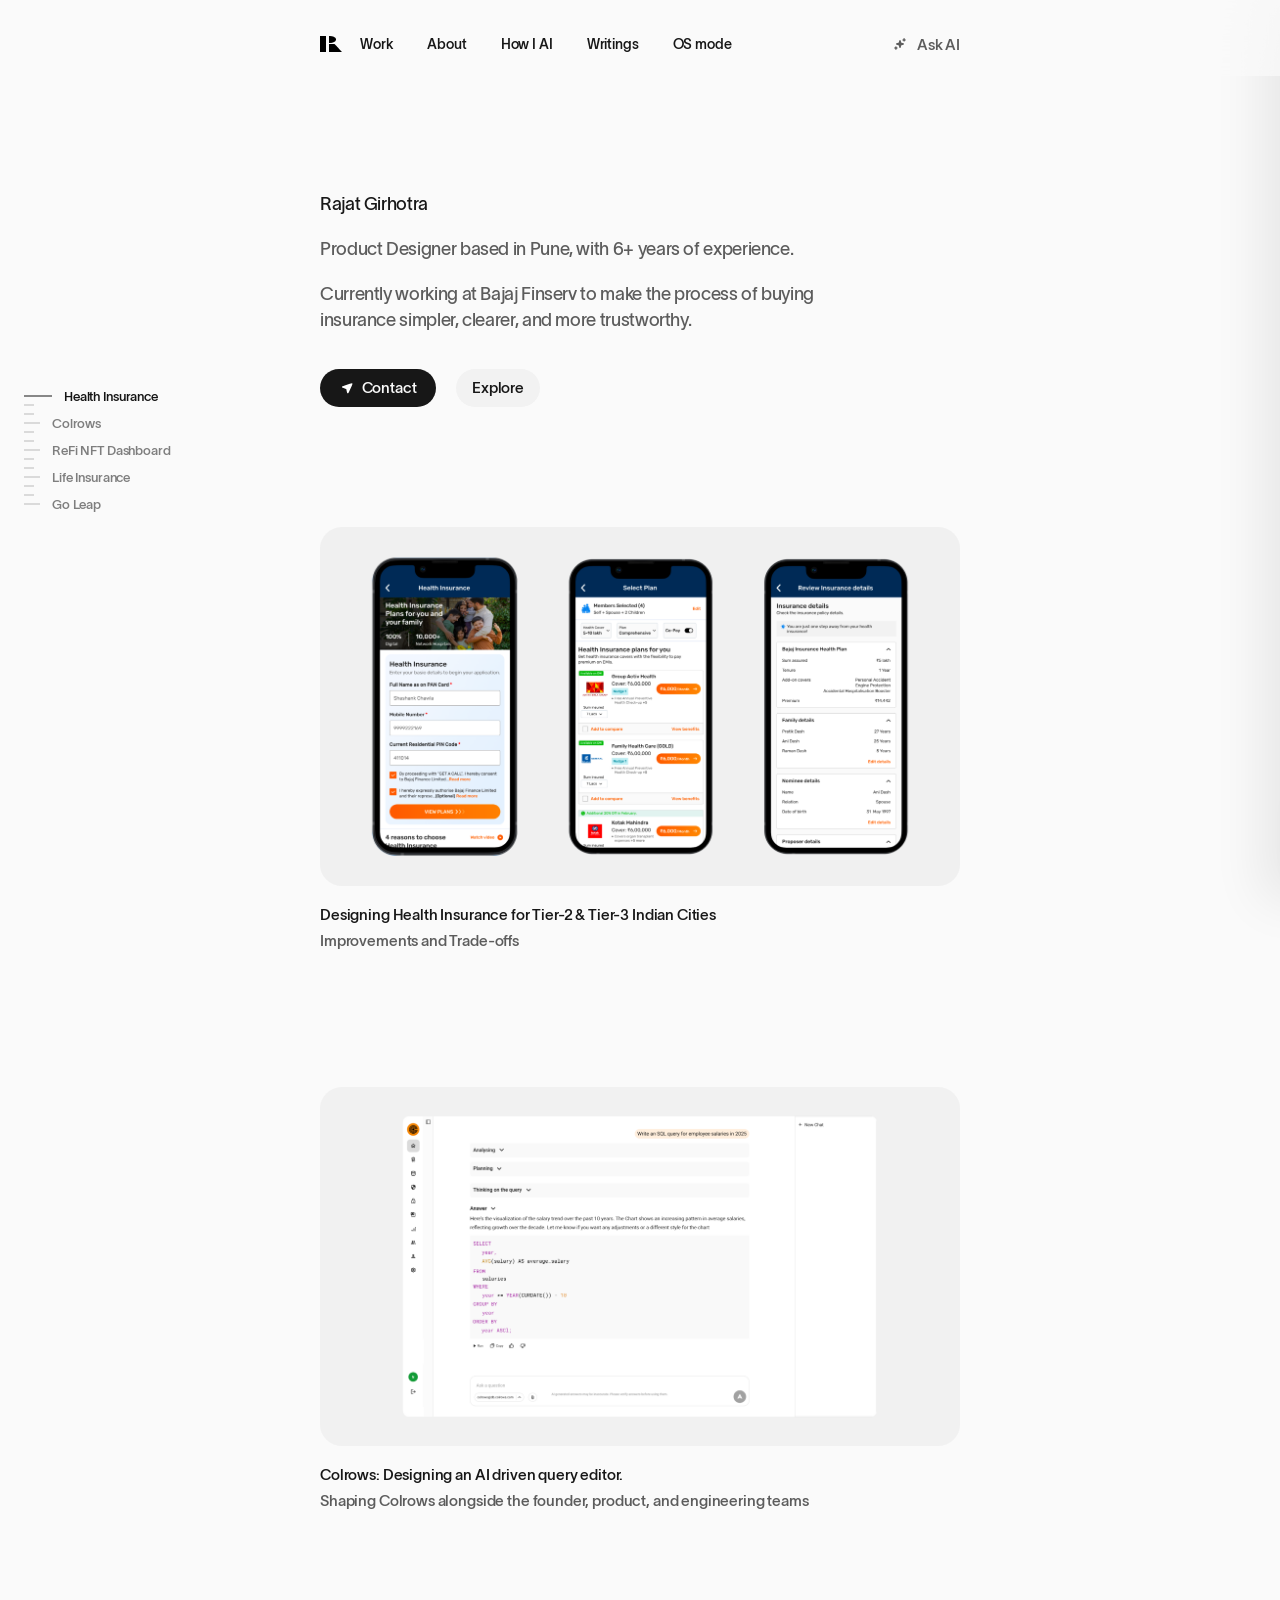
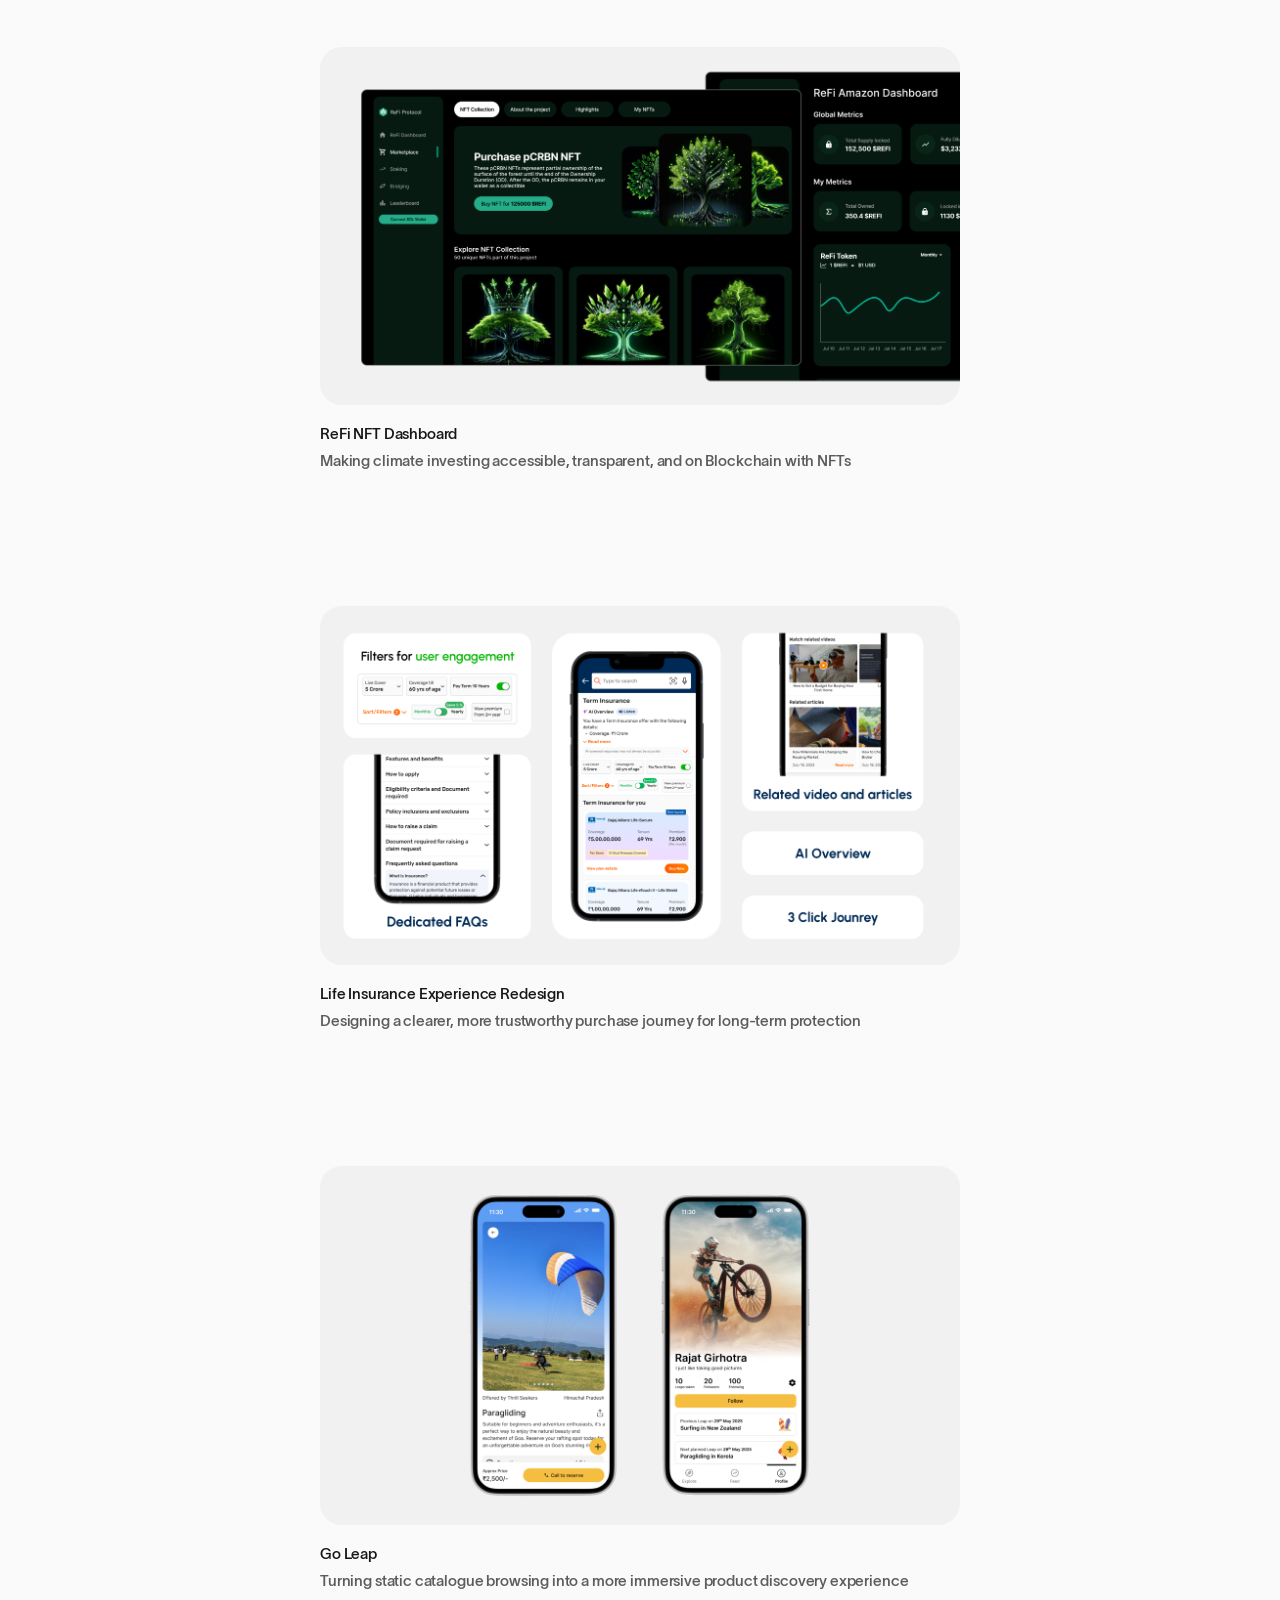
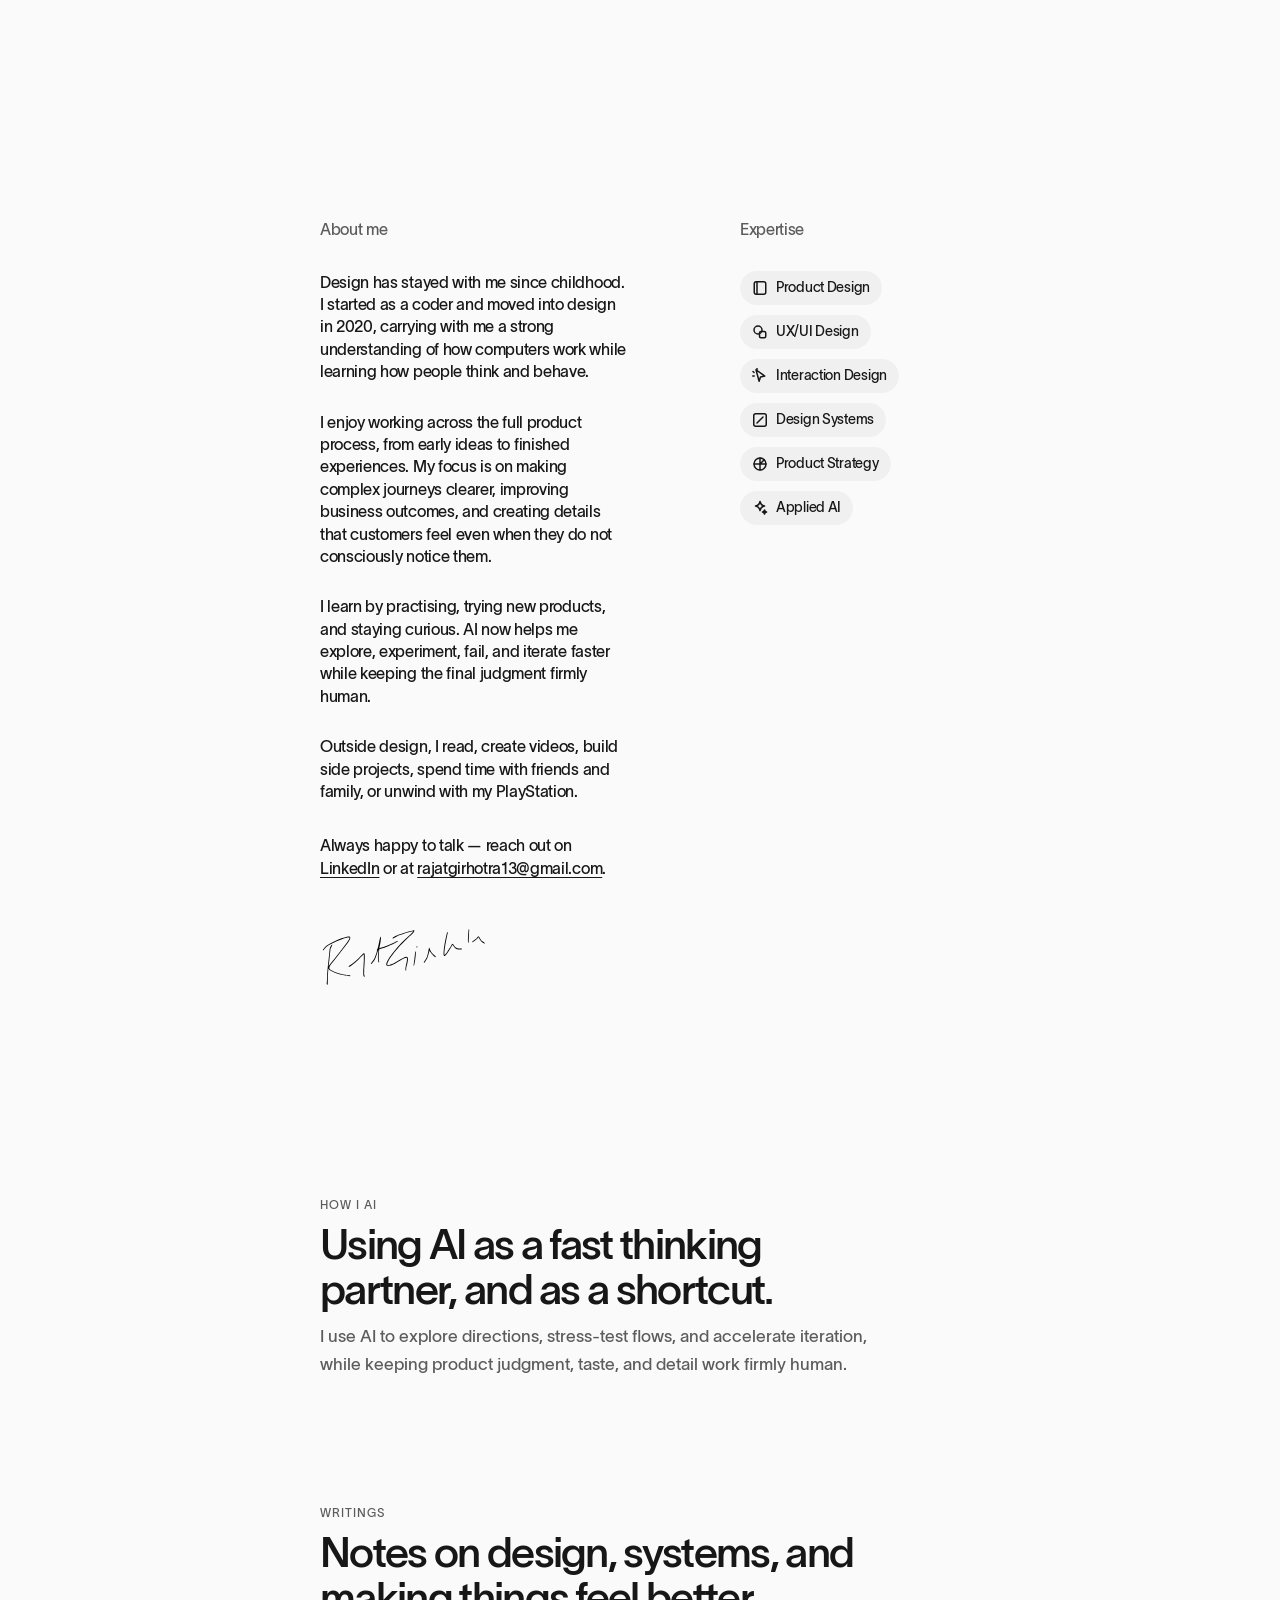
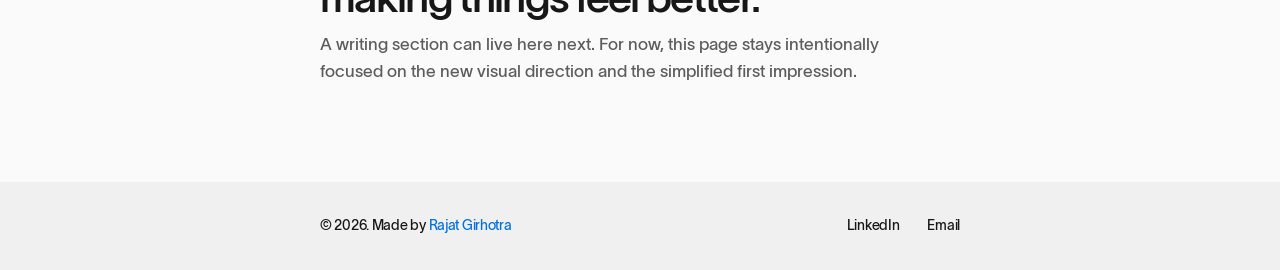
==== commit 31771307: "96" ====
--- a/index-legacy-finder.html
+++ b/index-legacy-finder.html
@@ -4,28 +4,59 @@
 <meta charset="UTF-8">
 <meta name="viewport" content="width=device-width, initial-scale=1.0">
 <title>Rajat Girhotra</title>
-<link rel="icon" href="rajatlogo.png" type="image/png">
-<link rel="shortcut icon" href="rajatlogo.png" type="image/png">
-<link rel="apple-touch-icon" href="apple-touch-icon.png">
+<link rel="icon" type="image/png" sizes="16x16" href="/favicon-16.png">
+<link rel="icon" href="/favicon.ico" sizes="any">
+<link rel="icon" type="image/png" sizes="32x32" href="/favicon.png">
+<link rel="icon" type="image/png" sizes="32x32" href="/favicon-light.png" media="(prefers-color-scheme: light)">
+<link rel="icon" type="image/png" sizes="32x32" href="/favicon-dark.png" media="(prefers-color-scheme: dark)">
+<link rel="icon" type="image/svg+xml" href="/favicon.svg">
+<link rel="apple-touch-icon" href="/apple-touch-icon.png">
 <script>
   (function () {
     const THEME_KEY = 'portfolio-theme-mode';
     const HOME_MODE_KEY = 'portfolio-home-mode';
     const PAGE_KEY = 'portfolio-active-page';
     const savedTheme = sessionStorage.getItem(THEME_KEY);
-    const isDesktop = window.innerWidth > 768;
     const savedPage = sessionStorage.getItem(PAGE_KEY);
-    const forcedMode = new URLSearchParams(window.location.search).get('mode');
-    const savedHomeMode = savedPage
-      ? (sessionStorage.getItem(HOME_MODE_KEY) || 'finder')
-      : 'finder';
+    const params = new URLSearchParams(window.location.search);
+    const forcedMode = params.get('mode');
+    const autoMode = params.get('auto');
+    const mobileQuery = window.matchMedia('(max-width: 768px)');
+    const defaultHomeMode = 'normal';
+
+    if (forcedMode !== 'finder' || (autoMode === 'mobile' && !mobileQuery.matches)) {
+      window.location.replace('index.html');
+      return;
+    }
+
+    if (autoMode === 'mobile') {
+      const handleMobileModeChange = event => {
+        if (!event.matches) {
+          window.location.replace('index.html');
+        }
+      };
+
+      if (typeof mobileQuery.addEventListener === 'function') {
+        mobileQuery.addEventListener('change', handleMobileModeChange);
+      } else if (typeof mobileQuery.addListener === 'function') {
+        mobileQuery.addListener(handleMobileModeChange);
+      }
+    }
+    let savedHomeMode = savedPage
+      ? (sessionStorage.getItem(HOME_MODE_KEY) || defaultHomeMode)
+      : defaultHomeMode;
     if (forcedMode === 'finder') {
+      savedHomeMode = 'finder';
       sessionStorage.setItem(HOME_MODE_KEY, 'finder');
+      sessionStorage.removeItem(PAGE_KEY);
+    } else if (forcedMode === 'normal' || forcedMode === 'minimal') {
+      savedHomeMode = 'normal';
+      sessionStorage.setItem(HOME_MODE_KEY, 'normal');
       sessionStorage.removeItem(PAGE_KEY);
     }
     const shouldStartDark = savedTheme
       ? savedTheme === 'dark'
-      : (isDesktop ? (forcedMode === 'finder' || savedHomeMode === 'finder') : true);
+      : savedHomeMode === 'finder';
     document.documentElement.classList.toggle('dark', shouldStartDark);
   }());
 </script>
@@ -47,7 +78,7 @@
 <link rel="preload" as="image" href="notes.svg">
 <link rel="preload" as="image" href="notedark.png">
 <link rel="preload" as="image" href="notelight.png">
-<link rel="stylesheet" href="styles-v3.css">
+<link rel="stylesheet" href="styles-v3.css?v=20260910-2">
 
 
 </head>
@@ -86,7 +117,7 @@
         <line x1="18.36" y1="5.64" x2="19.78" y2="4.22"/>
       </svg>
     </button>
-    <button class="nav-finder-toggle mac-clickable" type="button" onclick="toggleMacFinderMode()" aria-pressed="false" aria-label="Switch to regular mode">
+    <button class="nav-finder-toggle mac-clickable" type="button" onclick="toggleMacFinderMode()" aria-pressed="false" aria-label="Less messy mode?">
       <span class="nav-finder-track" aria-hidden="true"><span></span></span>
     </button>
   </div>
@@ -95,7 +126,7 @@
     <button class="nav-overlay-close" onclick="closePage()" aria-label="Close page">
       <span class="page-close-icon"></span><span>Close</span>
     </button>
-    <button class="nav-finder-toggle mac-clickable" type="button" onclick="toggleMacFinderMode()" aria-pressed="false" aria-label="Switch to regular mode">
+    <button class="nav-finder-toggle mac-clickable" type="button" onclick="toggleMacFinderMode()" aria-pressed="false" aria-label="Less messy mode?">
       <span class="nav-finder-track" aria-hidden="true"><span></span></span>
     </button>
     <button class="theme-toggle" onclick="toggleTheme()" aria-label="Toggle dark mode">
@@ -150,7 +181,7 @@
       <div class="mac-menu-item">
         <button class="mac-menu-trigger mac-clickable" type="button">Finder</button>
         <div class="mac-menu-dropdown" role="menu">
-          <button type="button" onclick="toggleMacFinderMode()">Switch to regular mode</button>
+          <button type="button" onclick="toggleMacFinderMode()">Less messy mode?</button>
           <button type="button" onclick="openMacShortcut('about')">About Rajat</button>
           <button type="button" onclick="openMacShortcut('contact')">Contact</button>
         </div>
@@ -186,8 +217,8 @@
       <button class="mac-menu-notes-button mac-clickable" type="button" onclick="toggleDesktopFinderNotes()" aria-label="Toggle notes">
         <img src="notedark.png" data-light-src="notelight.png" data-dark-src="notedark.png" alt="" width="15" height="15" aria-hidden="true">
       </button>
-      <span class="mac-menu-mode-label">Switch to regular mode</span>
-      <button class="mac-menu-normal-toggle mac-clickable" type="button" onclick="goToMinimalPortfolio()" aria-pressed="true" aria-label="Switch to regular mode">
+      <span class="mac-menu-mode-label">Less messy mode?</span>
+      <button class="mac-menu-normal-toggle mac-clickable" type="button" onclick="goToMinimalPortfolio()" aria-pressed="true" aria-label="Less messy mode?">
         <span class="mac-menu-normal-track" aria-hidden="true"><span></span></span>
       </button>
       <span class="mac-menu-divider" aria-hidden="true">|</span>
@@ -204,8 +235,8 @@
       <img class="mac-note-image" src="noteweb.png?v=20260418-yellow" alt="Hi, welcome to a different kind of portfolio. My name is Rajat Girhotra. Feel free to browse around" width="1240" height="1480" loading="eager" decoding="async" fetchpriority="high">
     </picture>
     <h2><span>Hi</span><strong>Feel free to click around.</strong></h2>
-    <button class="mac-transform-toggle mac-clickable" type="button" onclick="pressSurpriseMe(event)" aria-pressed="true" aria-label="Switch to regular mode">
-      <span class="mac-transform-label">Switch to regular mode</span>
+    <button class="mac-transform-toggle mac-clickable" type="button" onclick="pressSurpriseMe(event)" aria-pressed="true" aria-label="Less messy mode?">
+      <span class="mac-transform-label">Less messy mode?</span>
       <span class="mac-transform-switch" aria-hidden="true"><span></span></span>
     </button>
   </div>
@@ -245,9 +276,9 @@
       <span class="mac-css-app-icon mac-css-about-icon" aria-hidden="true"></span>
       <span class="mac-folder-label">About me</span>
     </button>
-    <button class="mac-folder mac-folder-switch-mode mac-clickable" type="button" onclick="goToMinimalPortfolio()" aria-label="Switch mode">
+    <button class="mac-folder mac-folder-switch-mode mac-clickable" type="button" onclick="goToMinimalPortfolio()" aria-label="Less messy mode?">
       <span class="mac-switch-app-icon" aria-hidden="true"></span>
-      <span class="mac-folder-label">Switch mode</span>
+      <span class="mac-folder-label">Less messy<br>mode?</span>
     </button>
   </div>
 
@@ -278,7 +309,7 @@
     <div class="mac-scroll-page mac-empty-page">
       <div class="mac-mobile-second-copy">
         <p>Hi<br>My name is Rajat Girhotra.</p>
-        <p>Welcome to my portfolio. You can browse around here or switch the mode for a regular view of the portfolio.</p>
+        <p>Welcome to my portfolio. You can browse around here or use Less messy mode? for a regular view of the portfolio.</p>
       </div>
     </div>
   </div>
@@ -343,7 +374,7 @@
         <button class="mac-window-control mac-window-minimize mac-clickable" type="button" onclick="minimizeMacSafariWindow()" aria-label="Minimize Safari"></button>
         <button class="mac-window-control mac-window-maximize mac-clickable" type="button" onclick="toggleMacSafariWindowMaximize()" aria-label="Maximize Safari"></button>
       </div>
-      <div class="mac-safari-url" aria-label="Safari URL">home.com</div>
+      <div class="mac-safari-url" aria-label="Safari URL">rajatgirhotra.com</div>
       <button class="mac-safari-mobile-close mac-clickable" type="button" onclick="closeMacSafariWindow()" aria-label="Close Safari">×</button>
     </div>
     <div id="macSafariContent" class="mac-safari-content"></div>
@@ -390,44 +421,16 @@
     <div class="work-tab-panel is-active" data-work-panel="office" role="tabpanel">
       <p class="work-tab-description">Professional work created in a collaborative environment, solving real-world problems and delivering impactful design solutions.</p>
       <div class="work-tab-showcase">
-        <div class="portfolio-container portfolio-container-clickable" onclick="openPage('health-insurance')" onkeydown="if(event.key === 'Enter' || event.key === ' '){ event.preventDefault(); openPage('health-insurance'); }" role="button" tabindex="0" aria-label="Open Health Insurance case study">
+        <div class="portfolio-container portfolio-container-clickable" onclick="openCaseStudyLink('health')" onkeydown="if(event.key === 'Enter' || event.key === ' '){ event.preventDefault(); openCaseStudyLink('health'); }" role="button" tabindex="0" aria-label="Open Health Insurance case study">
           <div class="portfolio-card">
             <picture class="portfolio-project-image">
-              <source media="(max-width: 768px)" srcset="Health_Mobile.png">
-              <img src="HealthDesktop.png" alt="Health Insurance project preview" loading="lazy" decoding="async" fetchpriority="low">
+              <source media="(max-width: 768px)" srcset="mobile_healthinsurance.png">
+              <img src="web_healthinsurance.png" alt="Health Insurance project preview" loading="lazy" decoding="async" fetchpriority="low">
             </picture>
           </div>
           <div class="portfolio-meta">
-            <div class="portfolio-project-name">Health Insurance</div>
-            <p class="portfolio-problem">Reducing drop offs and accelerating policy purchase through better UX</p>
-            <div class="portfolio-support-meta">
-              <div class="portfolio-support-line">Role: Product Designer</div>
-              <div class="portfolio-support-line">Scope: Discovery " UX " UI " Validation</div>
-              <div class="portfolio-support-line">Platform: Mobile Web + App</div>
-              <div class="portfolio-support-line">Duration: 3 weeks</div>
-            </div>
-            <div class="portfolio-cta" aria-hidden="true">
-              <span class="portfolio-cta-label">See Project</span>
-            </div>
-          </div>
-        </div>
-
-        <div class="portfolio-container portfolio-container-clickable" onclick="openPage('car-insurance')" onkeydown="if(event.key === 'Enter' || event.key === ' '){ event.preventDefault(); openPage('car-insurance'); }" role="button" tabindex="0" aria-label="Open Car Insurance case study">
-          <div class="portfolio-card">
-            <picture class="portfolio-project-image">
-              <source media="(max-width: 768px)" srcset="CarMobile.png">
-              <img src="CarDesktop.png" alt="Car Insurance project preview" loading="lazy" decoding="async" fetchpriority="low">
-            </picture>
-          </div>
-          <div class="portfolio-meta">
-            <div class="portfolio-project-name">Car Insurance buying journey</div>
-            <p class="portfolio-problem">Designing scalable flows, decision logic, and edge-case handling across purchase and renewal journeys</p>
-            <div class="portfolio-support-meta">
-              <div class="portfolio-support-line">Role: Experience Designer (Business + UX)</div>
-              <div class="portfolio-support-line">Scope: End-to-end flows</div>
-              <div class="portfolio-support-line">Platform: Mobile, Desktop</div>
-              <div class="portfolio-support-line">Collaboration: PM, Business, Central Design Team</div>
-            </div>
+            <div class="portfolio-project-name">Designing Health Insurance for Tier-2 &amp; Tier-3 Indian Cities</div>
+            <p class="portfolio-problem">Improvements and Trade-offs</p>
             <div class="portfolio-cta" aria-hidden="true">
               <span class="portfolio-cta-label">See Project</span>
             </div>
@@ -447,16 +450,16 @@
           </div>
         </div>
 
-        <div class="portfolio-container portfolio-container-clickable life-mobile-edge-card" onclick="openPage('life-insurance')" onkeydown="if(event.key === 'Enter' || event.key === ' '){ event.preventDefault(); openPage('life-insurance'); }" role="button" tabindex="0" aria-label="Open Life Insurance case study">
+        <div class="portfolio-container portfolio-container-clickable life-mobile-edge-card" onclick="openCaseStudyLink('life')" onkeydown="if(event.key === 'Enter' || event.key === ' '){ event.preventDefault(); openCaseStudyLink('life'); }" role="button" tabindex="0" aria-label="Open Life Insurance case study">
           <div class="portfolio-card">
             <picture class="portfolio-project-image">
-              <source media="(max-width: 768px)" srcset="LifeMobileLightMode-1400.jpg">
+              <source media="(max-width: 768px)" srcset="mobile_life.png">
               <img
                 id="life-work-preview-panel"
-                src="LifeDesktopLightMode-2400.jpg"
-                data-light-src="LifeDesktopLightMode-2400.jpg"
-                data-dark-src="LifeDesktopDarkMode-2400.jpg"
-                alt="Life Insurance, Bajaj Finserv project preview"
+                src="desktop_life.png"
+                data-light-src="desktop_life.png"
+                data-dark-src="desktop_life.png"
+                alt="Life Insurance project preview"
                 loading="lazy"
                 decoding="async"
                 fetchpriority="low"
@@ -464,35 +467,35 @@
             </picture>
           </div>
           <div class="portfolio-meta">
-            <div class="portfolio-project-name">Life Insurance, Bajaj Finserv</div>
-            <p class="portfolio-problem">Designing journey to buy Life Insurance for the customers</p>
+            <div class="portfolio-project-name">Life Insurance Experience Redesign</div>
+            <p class="portfolio-problem">Designing a clearer, more trustworthy purchase journey for long-term protection</p>
             <div class="portfolio-cta" aria-hidden="true">
               <span class="portfolio-cta-label">See Project</span>
             </div>
           </div>
         </div>
 
-        <div class="portfolio-container portfolio-container-clickable goleap-mobile-edge-card" onclick="openPage('go-leap')" onkeydown="if(event.key === 'Enter' || event.key === ' '){ event.preventDefault(); openPage('go-leap'); }" role="button" tabindex="0" aria-label="Open Go Leap case study">
+        <div class="portfolio-container portfolio-container-clickable goleap-mobile-edge-card" onclick="openCaseStudyLink('goleap')" onkeydown="if(event.key === 'Enter' || event.key === ' '){ event.preventDefault(); openCaseStudyLink('goleap'); }" role="button" tabindex="0" aria-label="Open Go Leap case study">
           <div class="portfolio-card">
             <picture class="portfolio-project-image">
-              <source media="(max-width: 768px)" srcset="GoLeapMobile-1400.jpg">
-              <img src="GoLeapDesktop-2400.jpg" alt="Go Leap project preview" loading="lazy" decoding="async" fetchpriority="low">
+              <source media="(max-width: 768px)" srcset="mobile_goleap.png">
+              <img src="desktop_GoLeap.png" alt="Go Leap project preview" loading="lazy" decoding="async" fetchpriority="low">
             </picture>
           </div>
           <div class="portfolio-meta">
             <div class="portfolio-project-name">Go Leap</div>
-            <p class="portfolio-problem">To make discovery experience more immersive</p>
+            <p class="portfolio-problem">Turning static catalogue browsing into a more immersive product discovery experience</p>
             <div class="portfolio-cta" aria-hidden="true">
               <span class="portfolio-cta-label">See Project</span>
             </div>
           </div>
         </div>
 
-        <div class="portfolio-container portfolio-container-clickable refi-mobile-edge-card" onclick="openPage('refi-nft-dashboard')" onkeydown="if(event.key === 'Enter' || event.key === ' '){ event.preventDefault(); openPage('refi-nft-dashboard'); }" role="button" tabindex="0" aria-label="Open ReFi NFT Dashboard case study">
+        <div class="portfolio-container portfolio-container-clickable refi-mobile-edge-card" onclick="openCaseStudyLink('refi')" onkeydown="if(event.key === 'Enter' || event.key === ' '){ event.preventDefault(); openCaseStudyLink('refi'); }" role="button" tabindex="0" aria-label="Open ReFi NFT Dashboard case study">
           <div class="portfolio-card">
             <picture class="portfolio-project-image">
-              <source media="(max-width: 768px)" srcset="RefiMobile-1400.jpg">
-              <img src="RefiDesktopDarkMode-2400.jpg" alt="ReFi NFT Dashboard project preview" loading="lazy" decoding="async" fetchpriority="low">
+              <source media="(max-width: 768px)" srcset="mobile_refi.png">
+              <img src="desktop_refi.png" alt="ReFi NFT Dashboard project preview" loading="lazy" decoding="async" fetchpriority="low">
             </picture>
           </div>
           <div class="portfolio-meta">
@@ -504,16 +507,16 @@
           </div>
         </div>
 
-        <div class="portfolio-container portfolio-container-clickable colrows-mobile-edge-card" onclick="openPage('colrows')" onkeydown="if(event.key === 'Enter' || event.key === ' '){ event.preventDefault(); openPage('colrows'); }" role="button" tabindex="0" aria-label="Open Colrows case study">
+        <div class="portfolio-container portfolio-container-clickable colrows-mobile-edge-card" onclick="openCaseStudyLink('colrows')" onkeydown="if(event.key === 'Enter' || event.key === ' '){ event.preventDefault(); openCaseStudyLink('colrows'); }" role="button" tabindex="0" aria-label="Open Colrows case study">
           <div class="portfolio-card">
             <picture class="portfolio-project-image">
-              <source media="(max-width: 768px)" srcset="ColrowsMobile-1400.jpg">
-              <img src="ColrowsDesktopLightMode-2400.jpg" alt="Colrows project preview" loading="lazy" decoding="async" fetchpriority="low">
+              <source media="(max-width: 768px)" srcset="Mobile_Colrows.png">
+              <img src="desktop_colrows.png" alt="Colrows project preview" loading="lazy" decoding="async" fetchpriority="low">
             </picture>
           </div>
           <div class="portfolio-meta">
-            <div class="portfolio-project-name">Colrows</div>
-            <p class="portfolio-problem">A bright brand and product direction for a more expressive digital experience</p>
+            <div class="portfolio-project-name">Colrows: Designing an AI driven query editor.</div>
+            <p class="portfolio-problem">Shaping Colrows alongside the founder, product, and engineering teams</p>
             <div class="portfolio-cta" aria-hidden="true">
               <span class="portfolio-cta-label">See Project</span>
             </div>
@@ -524,43 +527,43 @@
     <div class="work-tab-panel" data-work-panel="freelance" role="tabpanel" hidden>
       <p class="work-tab-description">Independent projects crafted for diverse clients, balancing creativity with tailored, client-focused outcomes.</p>
       <div class="work-tab-showcase">
-        <div class="portfolio-container portfolio-container-clickable goleap-mobile-edge-card" onclick="openPage('go-leap')" onkeydown="if(event.key === 'Enter' || event.key === ' '){ event.preventDefault(); openPage('go-leap'); }" role="button" tabindex="0" aria-label="Open Go Leap case study">
+        <div class="portfolio-container portfolio-container-clickable goleap-mobile-edge-card" onclick="openCaseStudyLink('goleap')" onkeydown="if(event.key === 'Enter' || event.key === ' '){ event.preventDefault(); openCaseStudyLink('goleap'); }" role="button" tabindex="0" aria-label="Open Go Leap case study">
           <div class="portfolio-card">
             <picture class="portfolio-project-image">
-              <source media="(max-width: 768px)" srcset="GoLeapMobile-1400.jpg">
-              <img src="GoLeapDesktop-2400.jpg" alt="Go Leap project preview" loading="lazy" decoding="async" fetchpriority="low">
+              <source media="(max-width: 768px)" srcset="mobile_goleap.png">
+              <img src="desktop_GoLeap.png" alt="Go Leap project preview" loading="lazy" decoding="async" fetchpriority="low">
             </picture>
           </div>
           <div class="portfolio-meta">
             <div class="portfolio-project-name">Go Leap</div>
-            <p class="portfolio-problem">To make discovery experience more immersive</p>
+            <p class="portfolio-problem">Turning static catalogue browsing into a more immersive product discovery experience</p>
             <div class="portfolio-cta" aria-hidden="true">
               <span class="portfolio-cta-label">See Project</span>
             </div>
           </div>
         </div>
 
-        <div class="portfolio-container portfolio-container-clickable colrows-mobile-edge-card" onclick="openPage('colrows')" onkeydown="if(event.key === 'Enter' || event.key === ' '){ event.preventDefault(); openPage('colrows'); }" role="button" tabindex="0" aria-label="Open Colrows case study">
+        <div class="portfolio-container portfolio-container-clickable colrows-mobile-edge-card" onclick="openCaseStudyLink('colrows')" onkeydown="if(event.key === 'Enter' || event.key === ' '){ event.preventDefault(); openCaseStudyLink('colrows'); }" role="button" tabindex="0" aria-label="Open Colrows case study">
           <div class="portfolio-card">
             <picture class="portfolio-project-image">
-              <source media="(max-width: 768px)" srcset="ColrowsMobile-1400.jpg">
-              <img src="ColrowsDesktopLightMode-2400.jpg" alt="Colrows project preview" loading="lazy" decoding="async" fetchpriority="low">
+              <source media="(max-width: 768px)" srcset="Mobile_Colrows.png">
+              <img src="desktop_colrows.png" alt="Colrows project preview" loading="lazy" decoding="async" fetchpriority="low">
             </picture>
           </div>
           <div class="portfolio-meta">
-            <div class="portfolio-project-name">Colrows</div>
-            <p class="portfolio-problem">A bright brand and product direction for a more expressive digital experience</p>
+            <div class="portfolio-project-name">Colrows: Designing an AI driven query editor.</div>
+            <p class="portfolio-problem">Shaping Colrows alongside the founder, product, and engineering teams</p>
             <div class="portfolio-cta" aria-hidden="true">
               <span class="portfolio-cta-label">See Project</span>
             </div>
           </div>
         </div>
 
-        <div class="portfolio-container portfolio-container-clickable refi-mobile-edge-card" onclick="openPage('refi-nft-dashboard')" onkeydown="if(event.key === 'Enter' || event.key === ' '){ event.preventDefault(); openPage('refi-nft-dashboard'); }" role="button" tabindex="0" aria-label="Open ReFi NFT Dashboard case study">
+        <div class="portfolio-container portfolio-container-clickable refi-mobile-edge-card" onclick="openCaseStudyLink('refi')" onkeydown="if(event.key === 'Enter' || event.key === ' '){ event.preventDefault(); openCaseStudyLink('refi'); }" role="button" tabindex="0" aria-label="Open ReFi NFT Dashboard case study">
           <div class="portfolio-card">
             <picture class="portfolio-project-image">
-              <source media="(max-width: 768px)" srcset="RefiMobile-1400.jpg">
-              <img src="RefiDesktopDarkMode-2400.jpg" alt="ReFi NFT Dashboard project preview" loading="lazy" decoding="async" fetchpriority="low">
+              <source media="(max-width: 768px)" srcset="mobile_refi.png">
+              <img src="desktop_refi.png" alt="ReFi NFT Dashboard project preview" loading="lazy" decoding="async" fetchpriority="low">
             </picture>
           </div>
           <div class="portfolio-meta">
@@ -681,14 +684,11 @@
     <div class="about-hero-title">Designer. Builder.</div>
     <div class="about-hero-subtitle">Lifelong learner.</div>
     <div class="about-text">
-      <p>Design was something that always stayed with me from the childhood. I used to be a coder until 2020. That’s when I decided to switch careers and move into design.</p>
-      <p>In hindsight, design probably came from my father. He always cared about how things were around him. From how footpaths connect to roads, to how easy an electronic device is to use. He paid attention to all of it.</p>
-      <p>Being a coder gave me the perspective of how computer works. Design is teraching me how humans work.</p>
-      <p>After getting a design job, I realised design is also about working with the business. Hitting numbers. Improving metrics. Fixing funnels. Reducing friction. All while still delighting and helping customers. That’s what I focus on now.</p>
-      <p>I learned design by practicing. By trying new products and apps. But mostly by staying curious.</p>
-      <p>With the rise of AI, I can now create what’s in my head at the speed of light. Iterate -> Experiment -> Fail -> Iterate again.</p>
-      <p><strong>Fail fast. Learn fast.</strong></p>
-      <p>In my free time, I read books, create videos, work on side projects, spend time with friends &amp; family or on my Playstation.</p>
+      <p>Design has stayed with me since childhood. I started as a coder and moved into design in 2020, carrying with me a strong understanding of how computers work while learning how people think and behave.</p>
+      <p>I enjoy working across the full product process, from early ideas to finished experiences. My focus is on making complex journeys clearer, improving business outcomes, and creating details that customers feel even when they do not consciously notice them.</p>
+      <p>I learn by practising, trying new products, and staying curious. AI now helps me explore, experiment, fail, and iterate faster while keeping the final judgment firmly human.</p>
+      <p>Outside design, I read, create videos, build side projects, spend time with friends and family, or unwind with my PlayStation.</p>
+      <p>Always happy to talk &mdash; reach out on <a href="https://www.linkedin.com/in/rajat-girhotra/" target="_blank" rel="noreferrer">LinkedIn</a> or at <a href="mailto:rajatgirhotra13@gmail.com">rajatgirhotra13@gmail.com</a>.</p>
     </div>
     <div class="about-work-experience">
       <!-- WORK EXPERIENCE -->
@@ -808,11 +808,11 @@
     <div class="ps-cs-line"></div><div class="ps-cs-line"></div><div class="ps-cs-line"></div><div class="ps-cs-line"></div>
   </div>
   <div class="case-study-page">
-    <h1 class="cs-hero-title">Health Insurance Experience Redesign</h1>
+    <h1 class="cs-hero-title">Designing Health Insurance for Tier-2 &amp; Tier-3 Indian Cities</h1>
     <div class="case-study-hero">
       <picture class="case-study-hero-media">
-        <source media="(max-width: 768px)" srcset="Health%20Mobile.png">
-        <img src="HealthDesktop.png" alt="Health Insurance case study hero" loading="lazy" decoding="async" fetchpriority="low">
+        <source media="(max-width: 768px)" srcset="mobile_healthinsurance.png">
+        <img src="web_healthinsurance.png" alt="Health Insurance case study hero" loading="lazy" decoding="async" fetchpriority="low">
       </picture>
     </div>
     <div class="case-study-body">
@@ -1009,11 +1009,11 @@
     <div class="ps-cs-line"></div><div class="ps-cs-line"></div><div class="ps-cs-line"></div><div class="ps-cs-line"></div>
   </div>
   <div class="case-study-page">
-    <h1 class="cs-hero-title">Life Insurance, Bajaj Finserv</h1>
+    <h1 class="cs-hero-title">Life Insurance Experience Redesign</h1>
     <div class="case-study-hero">
       <picture class="case-study-hero-media">
-        <source media="(max-width: 768px)" srcset="LifeMobileLightMode-1400.jpg">
-        <img src="Desktop1-1800.jpg" alt="Life Insurance, Bajaj Finserv case study hero" loading="lazy" decoding="async" fetchpriority="low">
+        <source media="(max-width: 768px)" srcset="mobile_life.png">
+        <img src="desktop_life.png" alt="Life Insurance case study hero" loading="lazy" decoding="async" fetchpriority="low">
       </picture>
     </div>
     <div class="case-study-body">
@@ -1142,8 +1142,8 @@
     <h1 class="cs-hero-title">Go Leap</h1>
     <div class="case-study-hero">
       <picture class="case-study-hero-media">
-        <source media="(max-width: 768px)" srcset="GoLeapMobile-1400.jpg">
-        <img src="GoLeapDesktop-2400.jpg" alt="Go Leap case study hero" loading="lazy" decoding="async" fetchpriority="low">
+        <source media="(max-width: 768px)" srcset="mobile_goleap.png">
+        <img src="desktop_GoLeap.png" alt="Go Leap case study hero" loading="lazy" decoding="async" fetchpriority="low">
       </picture>
     </div>
     <div class="case-study-body">
@@ -1446,8 +1446,8 @@
     <h1 class="cs-hero-title">ReFi NFT Dashboard</h1>
     <div class="case-study-hero">
       <picture class="case-study-hero-media">
-        <source media="(max-width: 768px)" srcset="RefiMobile-1400.jpg">
-        <img src="RefiDesktopDarkMode-2400.jpg" alt="ReFi NFT Dashboard case study hero" loading="lazy" decoding="async" fetchpriority="low">
+        <source media="(max-width: 768px)" srcset="mobile_refi.png">
+        <img src="desktop_refi.png" alt="ReFi NFT Dashboard case study hero" loading="lazy" decoding="async" fetchpriority="low">
       </picture>
     </div>
     <div class="case-study-body">
@@ -1665,11 +1665,11 @@
     <div class="ps-cs-line"></div><div class="ps-cs-line"></div><div class="ps-cs-line"></div><div class="ps-cs-line"></div>
   </div>
   <div class="case-study-page">
-    <h1 class="cs-hero-title">Colrows</h1>
+    <h1 class="cs-hero-title">Colrows: Designing an AI driven query editor.</h1>
     <div class="case-study-hero">
       <picture class="case-study-hero-media">
-        <source media="(max-width: 768px)" srcset="ColrowsMobile-1400.jpg">
-        <img src="ColrowsDesktopLightMode-2400.jpg" alt="Colrows case study hero" loading="lazy" decoding="async" fetchpriority="low">
+        <source media="(max-width: 768px)" srcset="Mobile_Colrows.png">
+        <img src="desktop_colrows.png" alt="Colrows case study hero" loading="lazy" decoding="async" fetchpriority="low">
       </picture>
     </div>
     <div class="case-study-body">
@@ -1898,11 +1898,11 @@
 <section class="hero">
   <div class="hero-center">
     <h1 class="mobile-hero-name">RAJAT<br>GIRHOTRA</h1>
-    <p class="tagline">Designer of digital and visual products based in Pune.</p>
-    <p class="sub-tagline">Currently working as product designer at Bajaj Finserv.</p>
+    <p class="tagline">Product Designer based in Pune, with 6+ years of experience.</p>
+    <p class="sub-tagline">Currently working at Bajaj Finserv to make the process of buying insurance simpler, clearer, and more trustworthy.</p>
     <div class="stats">
       <div>
-        <div class="stat-num">5+</div>
+        <div class="stat-num">6+</div>
         <div class="stat-label">Years of experience</div>
       </div>
       <div>
@@ -1915,8 +1915,8 @@
       </div>
     </div>
     <p class="fun-fact">Fun fact - This website is fully vibe coded by me.</p>
-    <button class="mac-transform-toggle hero-transform-toggle mac-clickable" type="button" onclick="pressSurpriseMe(event)" aria-pressed="false" aria-label="Switch to regular mode">
-      <span class="mac-transform-label">Switch to regular mode</span>
+    <button class="mac-transform-toggle hero-transform-toggle mac-clickable" type="button" onclick="pressSurpriseMe(event)" aria-pressed="false" aria-label="Less messy mode?">
+      <span class="mac-transform-label">Less messy mode?</span>
       <span class="mac-transform-switch" aria-hidden="true"><span></span></span>
     </button>
   </div>
@@ -1928,8 +1928,8 @@
     </svg>
   </div>
 </section>
-<button class="mac-transform-toggle floating-transform-toggle mac-clickable" type="button" onclick="pressSurpriseMe(event)" aria-pressed="false" aria-label="Switch to regular mode">
-  <span class="mac-transform-label">Switch to regular mode</span>
+<button class="mac-transform-toggle floating-transform-toggle mac-clickable" type="button" onclick="pressSurpriseMe(event)" aria-pressed="false" aria-label="Less messy mode?">
+  <span class="mac-transform-label">Less messy mode?</span>
   <span class="mac-transform-switch" aria-hidden="true"><span></span></span>
 </button>
 <div class="mobile-home-experience" aria-label="Bajaj Finserv experience">
@@ -1974,24 +1974,24 @@
   <p class="portfolio-description">A curated selection of projects that reflect my approach to thoughtful, user-centered design.</p>
 
   <!-- Portfolio item 1 -->
-  <div class="portfolio-container portfolio-container-clickable life-mobile-edge-card" onclick="openPage('life-insurance')" onkeydown="if(event.key === 'Enter' || event.key === ' '){ event.preventDefault(); openPage('life-insurance'); }" role="button" tabindex="0" aria-label="Open Life Insurance case study">
+  <div class="portfolio-container portfolio-container-clickable life-mobile-edge-card" onclick="openCaseStudyLink('life')" onkeydown="if(event.key === 'Enter' || event.key === ' '){ event.preventDefault(); openCaseStudyLink('life'); }" role="button" tabindex="0" aria-label="Open Life Insurance case study">
     <div class="portfolio-card">
       <picture class="portfolio-project-image">
-        <source media="(max-width: 768px)" srcset="LifeMobileLightMode-1400.jpg">
+        <source media="(max-width: 768px)" srcset="mobile_life.png">
         <img
           id="life-work-preview"
-          src="LifeDesktopLightMode-2400.jpg"
-          data-light-src="LifeDesktopLightMode-2400.jpg"
-          data-dark-src="LifeDesktopDarkMode-2400.jpg"
-          alt="Life Insurance, Bajaj Finserv project preview"
+          src="desktop_life.png"
+          data-light-src="desktop_life.png"
+          data-dark-src="desktop_life.png"
+          alt="Life Insurance project preview"
           loading="lazy"
           decoding="async"
           fetchpriority="low">
       </picture>
     </div>
     <div class="portfolio-meta">
-      <div class="portfolio-project-name">Life Insurance, Bajaj Finserv</div>
-      <p class="portfolio-problem">Designing journey to buy Life Insurance for the customers</p>
+      <div class="portfolio-project-name">Life Insurance Experience Redesign</div>
+      <p class="portfolio-problem">Designing a clearer, more trustworthy purchase journey for long-term protection</p>
       <div class="portfolio-cta" aria-hidden="true">
         <span class="portfolio-cta-label">See Project</span>
       </div>
@@ -1999,27 +1999,27 @@
   </div>
 
   <!-- Portfolio item 2 -->
-  <div class="portfolio-container portfolio-container-clickable goleap-mobile-edge-card" onclick="openPage('go-leap')" onkeydown="if(event.key === 'Enter' || event.key === ' '){ event.preventDefault(); openPage('go-leap'); }" role="button" tabindex="0" aria-label="Open Go Leap case study">
+  <div class="portfolio-container portfolio-container-clickable goleap-mobile-edge-card" onclick="openCaseStudyLink('goleap')" onkeydown="if(event.key === 'Enter' || event.key === ' '){ event.preventDefault(); openCaseStudyLink('goleap'); }" role="button" tabindex="0" aria-label="Open Go Leap case study">
     <div class="portfolio-card">
       <picture class="portfolio-project-image">
-        <source media="(max-width: 768px)" srcset="GoLeapMobile-1400.jpg">
-        <img src="GoLeapDesktop-2400.jpg" alt="Go Leap project preview" loading="lazy" decoding="async" fetchpriority="low">
+        <source media="(max-width: 768px)" srcset="mobile_goleap.png">
+        <img src="desktop_GoLeap.png" alt="Go Leap project preview" loading="lazy" decoding="async" fetchpriority="low">
       </picture>
     </div>
     <div class="portfolio-meta">
       <div class="portfolio-project-name">Go Leap</div>
-      <p class="portfolio-problem">To make discovery experience more immersive</p>
+      <p class="portfolio-problem">Turning static catalogue browsing into a more immersive product discovery experience</p>
       <div class="portfolio-cta" aria-hidden="true">
         <span class="portfolio-cta-label">See Project</span>
       </div>
     </div>
   </div>
 
-  <div class="portfolio-container portfolio-container-clickable refi-mobile-edge-card" onclick="openPage('refi-nft-dashboard')" onkeydown="if(event.key === 'Enter' || event.key === ' '){ event.preventDefault(); openPage('refi-nft-dashboard'); }" role="button" tabindex="0" aria-label="Open ReFi NFT Dashboard case study">
+  <div class="portfolio-container portfolio-container-clickable refi-mobile-edge-card" onclick="openCaseStudyLink('refi')" onkeydown="if(event.key === 'Enter' || event.key === ' '){ event.preventDefault(); openCaseStudyLink('refi'); }" role="button" tabindex="0" aria-label="Open ReFi NFT Dashboard case study">
     <div class="portfolio-card">
       <picture class="portfolio-project-image">
-        <source media="(max-width: 768px)" srcset="RefiMobile-1400.jpg">
-        <img src="RefiDesktopDarkMode-2400.jpg" alt="ReFi NFT Dashboard project preview" loading="lazy" decoding="async" fetchpriority="low">
+        <source media="(max-width: 768px)" srcset="mobile_refi.png">
+        <img src="desktop_refi.png" alt="ReFi NFT Dashboard project preview" loading="lazy" decoding="async" fetchpriority="low">
       </picture>
     </div>
     <div class="portfolio-meta">
@@ -2031,16 +2031,16 @@
     </div>
   </div>
 
-  <div class="portfolio-container portfolio-container-clickable colrows-mobile-edge-card" onclick="openPage('colrows')" onkeydown="if(event.key === 'Enter' || event.key === ' '){ event.preventDefault(); openPage('colrows'); }" role="button" tabindex="0" aria-label="Open Colrows case study">
+  <div class="portfolio-container portfolio-container-clickable colrows-mobile-edge-card" onclick="openCaseStudyLink('colrows')" onkeydown="if(event.key === 'Enter' || event.key === ' '){ event.preventDefault(); openCaseStudyLink('colrows'); }" role="button" tabindex="0" aria-label="Open Colrows case study">
     <div class="portfolio-card">
       <picture class="portfolio-project-image">
-        <source media="(max-width: 768px)" srcset="ColrowsMobile-1400.jpg">
-        <img src="ColrowsDesktopLightMode-2400.jpg" alt="Colrows project preview" loading="lazy" decoding="async" fetchpriority="low">
+        <source media="(max-width: 768px)" srcset="Mobile_Colrows.png">
+        <img src="desktop_colrows.png" alt="Colrows project preview" loading="lazy" decoding="async" fetchpriority="low">
       </picture>
     </div>
     <div class="portfolio-meta">
-      <div class="portfolio-project-name">Colrows</div>
-      <p class="portfolio-problem">Creating a collaborative color workspace for creative teams to explore and decide faster.</p>
+      <div class="portfolio-project-name">Colrows: Designing an AI driven query editor.</div>
+      <p class="portfolio-problem">Shaping Colrows alongside the founder, product, and engineering teams</p>
       <div class="portfolio-cta" aria-hidden="true">
         <span class="portfolio-cta-label">See Project</span>
       </div>
@@ -2061,14 +2061,11 @@
   <div class="about-hero-title">Designer. Builder.</div>
   <div class="about-hero-subtitle">Lifelong learner.</div>
   <div class="about-text">
-    <p>Design was something that always stayed with me from the childhood. I used to be a coder until 2020. That’s when I decided to switch careers and move into design.</p>
-    <p>In hindsight, design probably came from my father. He always cared about how things were around him. From how footpaths connect to roads, to how easy an electronic device is to use. He paid attention to all of it.</p>
-    <p>Being a coder gave me the perspective of how computer works. Design is teraching me how humans work.</p>
-    <p>After getting a design job, I realised design is also about working with the business. Hitting numbers. Improving metrics. Fixing funnels. Reducing friction. All while still delighting and helping customers. That’s what I focus on now.</p>
-    <p>I learned design by practicing. By trying new products and apps. But mostly by staying curious.</p>
-    <p>With the rise of AI, I can now create what’s in my head at the speed of light. Iterate -> Experiment -> Fail -> Iterate again.</p>
-    <p><strong>Fail fast. Learn fast.</strong></p>
-    <p>In my free time, I read books, create videos, work on side projects, spend time with friends &amp; family or on my Playstation.</p>
+    <p>Design has stayed with me since childhood. I started as a coder and moved into design in 2020, carrying with me a strong understanding of how computers work while learning how people think and behave.</p>
+    <p>I enjoy working across the full product process, from early ideas to finished experiences. My focus is on making complex journeys clearer, improving business outcomes, and creating details that customers feel even when they do not consciously notice them.</p>
+    <p>I learn by practising, trying new products, and staying curious. AI now helps me explore, experiment, fail, and iterate faster while keeping the final judgment firmly human.</p>
+    <p>Outside design, I read, create videos, build side projects, spend time with friends and family, or unwind with my PlayStation.</p>
+    <p>Always happy to talk &mdash; reach out on <a href="https://www.linkedin.com/in/rajat-girhotra/" target="_blank" rel="noreferrer">LinkedIn</a> or at <a href="mailto:rajatgirhotra13@gmail.com">rajatgirhotra13@gmail.com</a>.</p>
   </div>
 </div>
 
@@ -2141,6 +2138,6 @@
 
 
 
-<script src="script-v2.js"></script>
+<script src="script-v2.js?v=20260910-4"></script>
 </body>
 </html>
--- a/styles-v3.css
+++ b/styles-v3.css
@@ -961,6 +961,14 @@
     display: none;
   }
 
+  .mac-safari-site-frame {
+    display: block;
+    width: 100%;
+    height: 100%;
+    border: 0;
+    background: #fafafa;
+  }
+
   @media (min-width: 769px) {
     body.mac-finder-active {
       overflow: hidden;
@@ -2950,9 +2958,10 @@
     }
 
     .mac-folder-switch-mode .mac-folder-label {
-      width: 70px;
+      width: 88px;
       line-height: 1.2;
       text-align: center;
+      white-space: nowrap;
     }
 
     html:not(.dark) .mac-folder,
@@ -4930,9 +4939,9 @@
     .tagline {
       max-width: 320px;
       margin: 0 auto 25px;
-      font-size: 21px;
+      font-size: 15px;
       font-weight: 400;
-      line-height: 1.2;
+      line-height: 1.4;
       color: #777777;
     }
 
